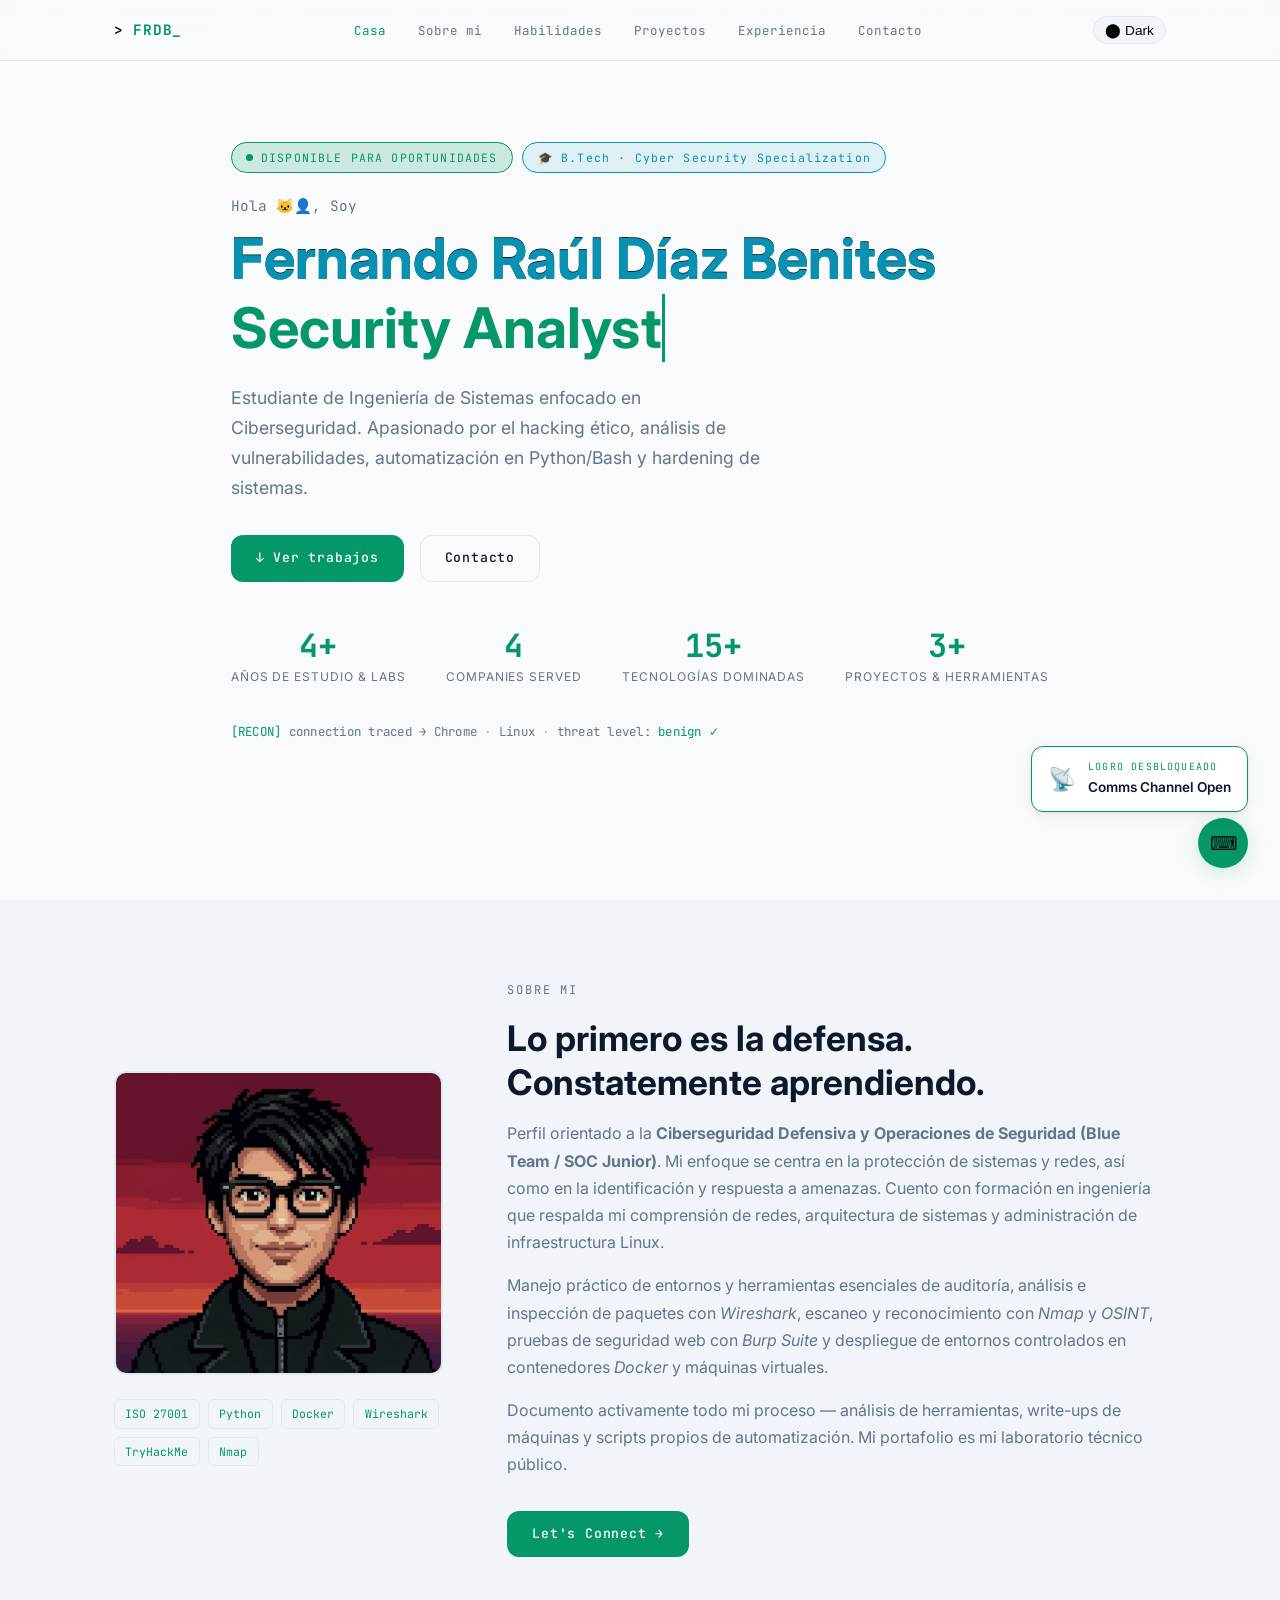
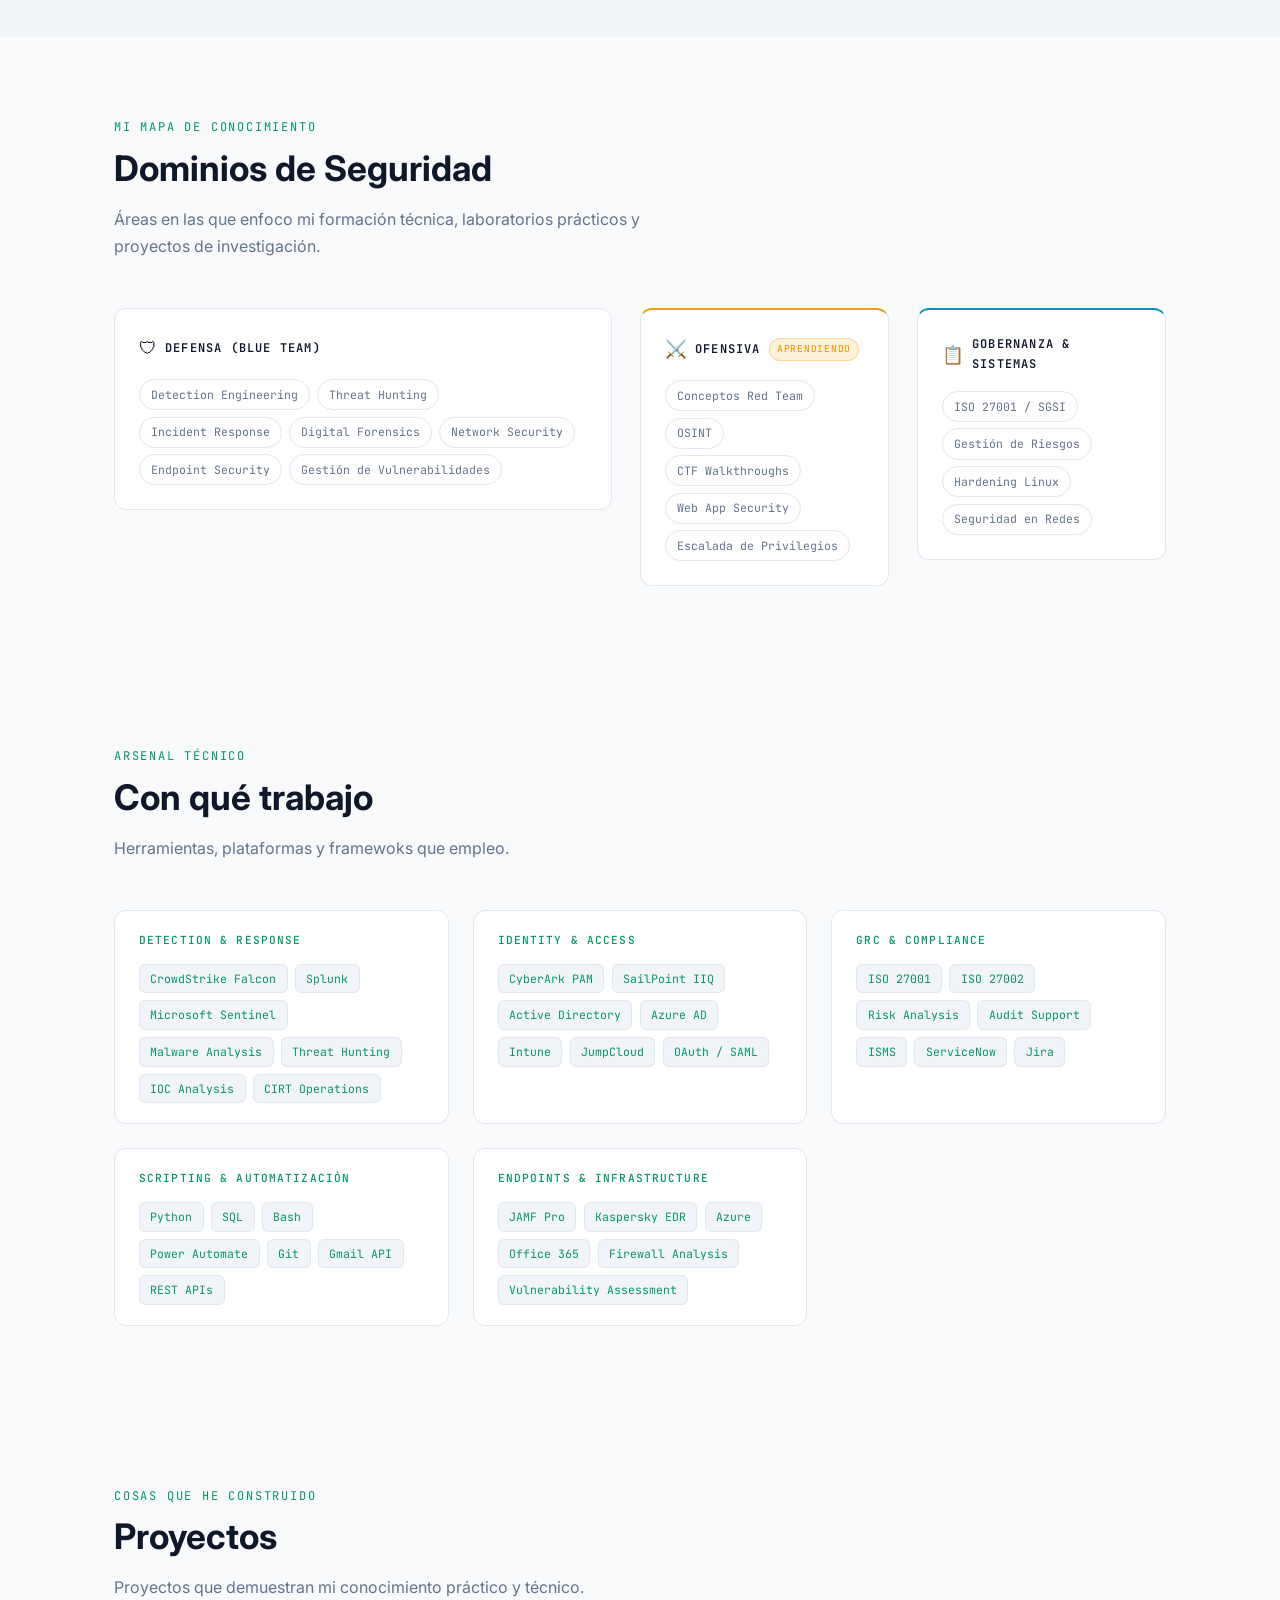
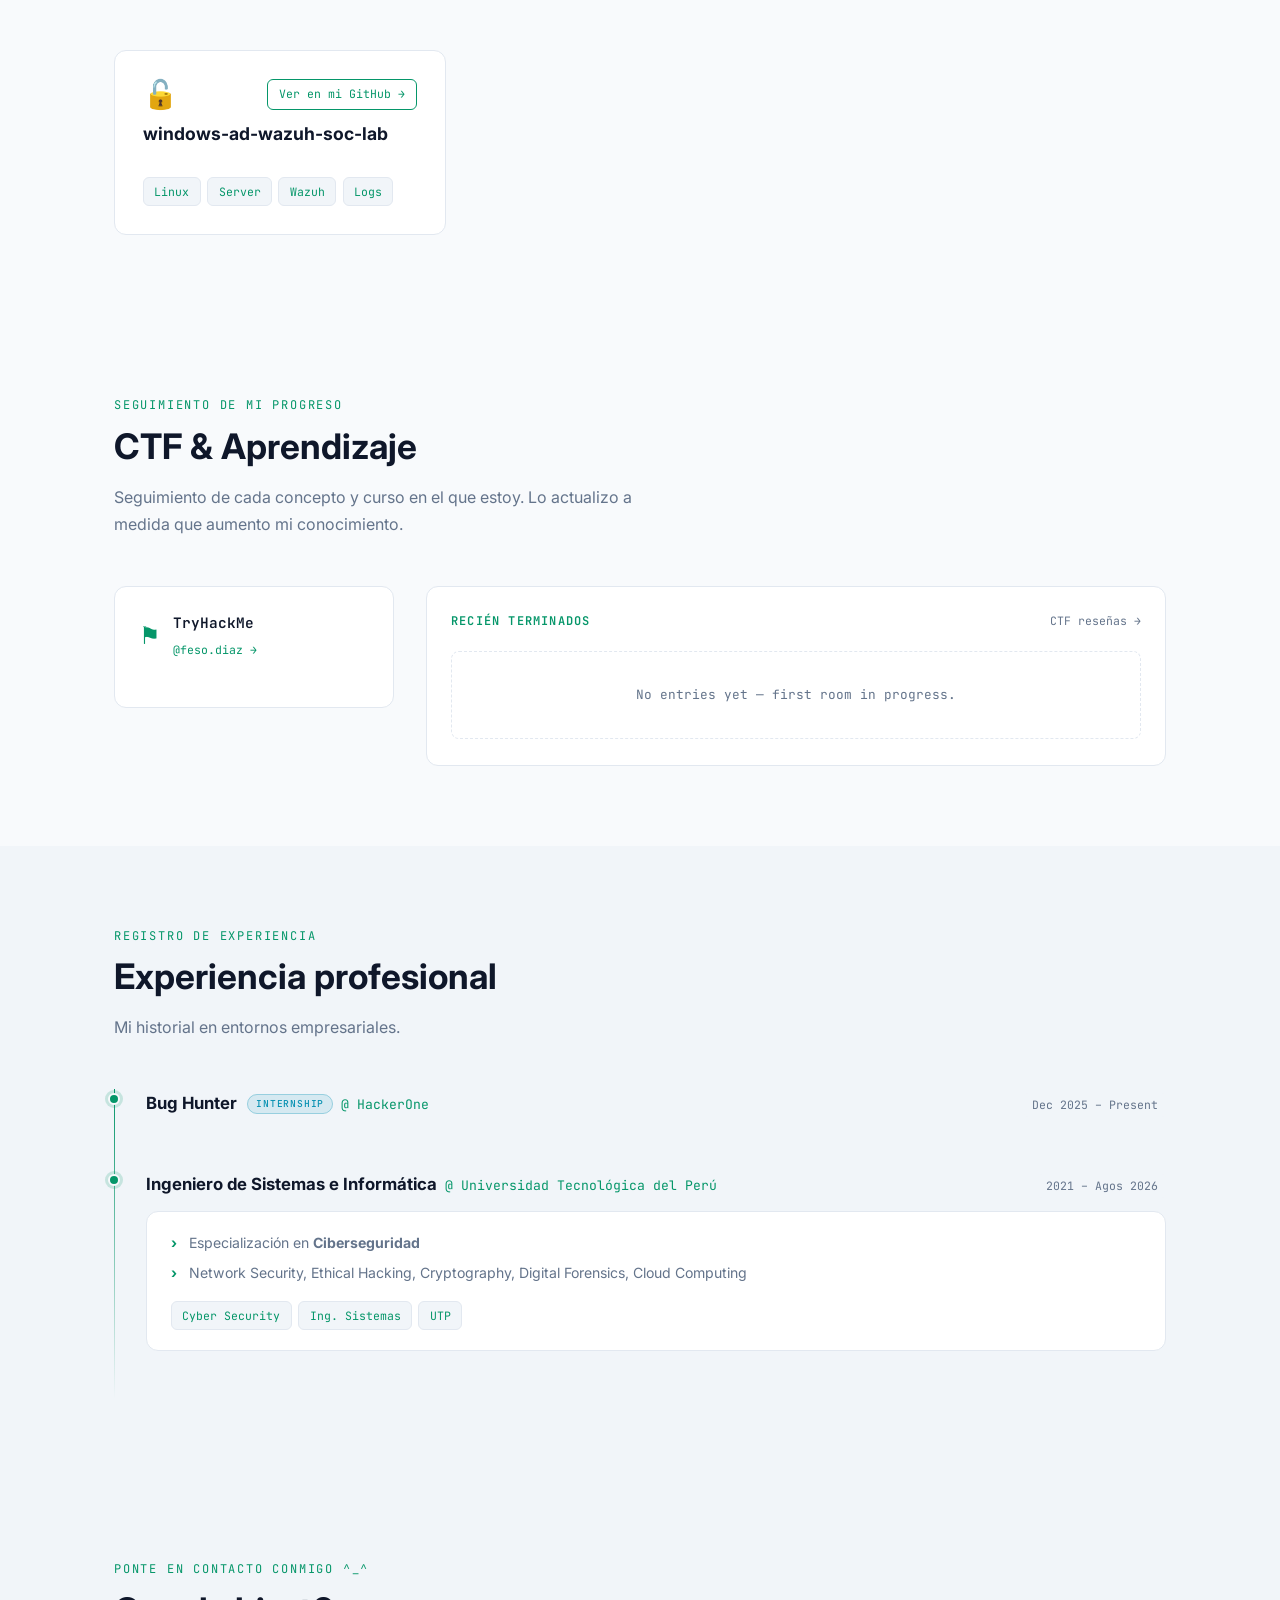
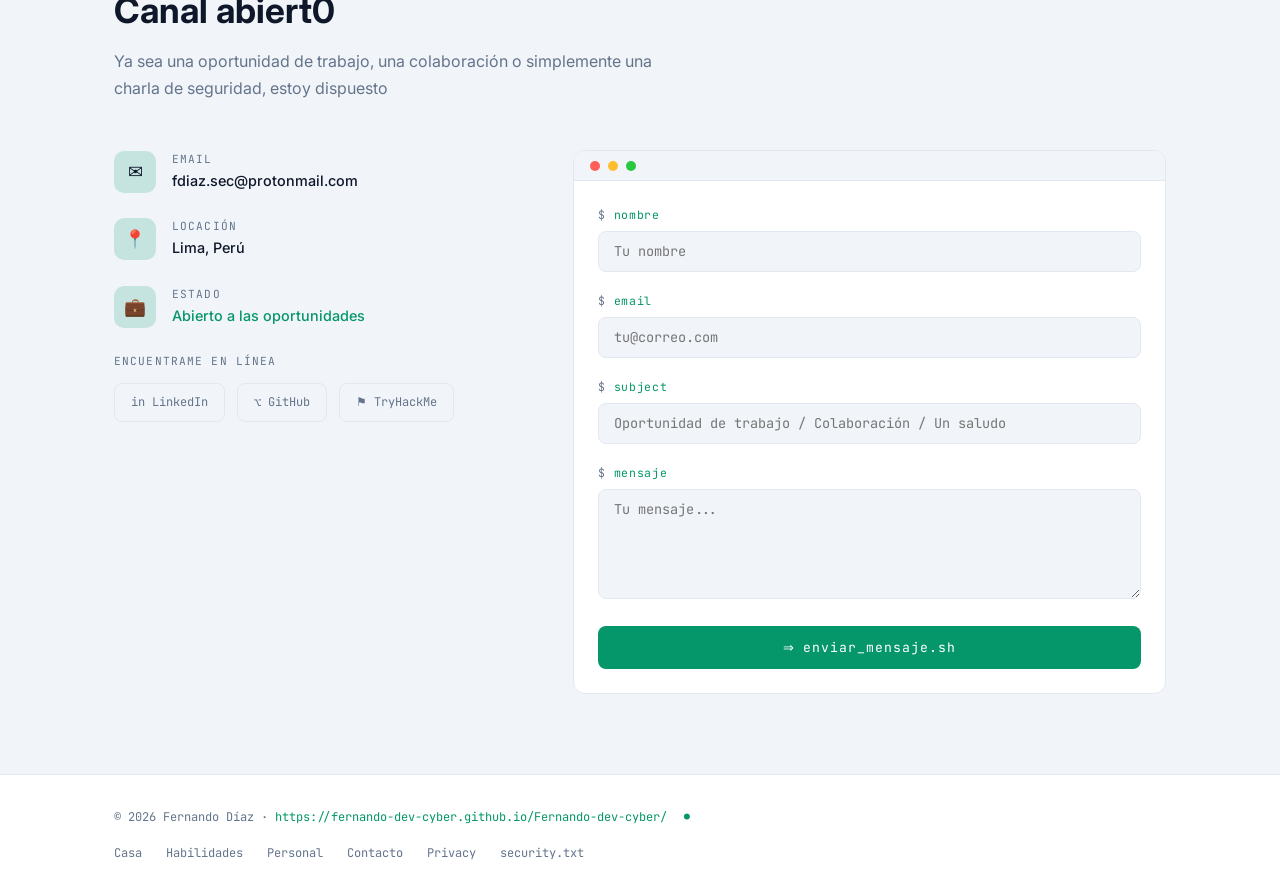
==== index.html @ c115261d "feat: initial commit - cybersecurity portfolio" ====
<!DOCTYPE html>
<html lang="en" data-theme="light">

<head>
  <meta charset="UTF-8">
  <meta name="viewport" content="width=device-width, initial-scale=1.0">

  <!-- SEO -->
  <title>Fernando Raúl Díaz Benites · Security & Automation</title>
  <meta name="description"
    content="Fernando Raúl Díaz Benites – 4+ years building security systems, automation tooling, and detection infrastructure across enterprise environments. Based in Hyderabad, India.">
  <meta name="keywords"
    content="cybersecurity, pentesting, red team, blue team, python, bash, tryhackme, hackthebox, burpsuite, iso27001">
  <meta name="author" content="Fernando Raúl Díaz Benites">
  <link rel="canonical" href="https://fernando-dev-cyber.github.io/Fernando-dev-cyber/">

  <!-- Open Graph -->
  <meta property="og:type" content="website">
  <meta property="og:url" content="https://fernando-dev-cyber.github.io/Fernando-dev-cyber/">
  <meta property="og:title" content="Fernando Raúl Díaz Benites · Ciberseguridad">
  <meta property="og:description"
    content="Portafolio Técnico: Write-ups de CTFs, Análisis de Vulnerabilidades y Proyectos de Ciberseguridad.">
  <meta property="og:image" content="https://fernando-dev-cyber.github.io/Fernando-dev-cyber/winpixel.png">

  <!-- Twitter Card -->
  <meta name="twitter:card" content="summary_large_image">
  <meta name="twitter:title" content="Fernando Raúl Díaz Benites · Ciberseguridad">
  <meta name="twitter:description"
    content="cybersecurity, pentesting, red team, blue team, python, bash, tryhackme, hackthebox, burpsuite, iso27001">

  <!-- JSON-LD Structured Data -->
  <script type="application/ld+json">
  {
    "@context": "https://schema.org",
    "@type": "Person",
    "name": "Fernando Raúl Díaz Benites",
    "jobTitle": "Cybersecurity & Systems Engineer",
    "address": { "@type": "PostalAddress", "addressLocality": "Lima", "addressCountry": "PE" },
    "email": "feso.diaz@gmail.com || fdiaz.sec@proton.me",
    "url": "https://fernando-dev-cyber.github.io/Fernando-dev-cyber/",
    "knowsAbout": ["Cybersecurity", "wireshark", "Pentesting", "Threat Hunting", "Python", "Linux", "TryHackMe"]
  }
  </script>

  <link rel="stylesheet" href="css/style.css">
  <link rel="icon"
    href="data:image/svg+xml,<svg xmlns='http://www.w3.org/2000/svg' viewBox='0 0 100 100'><text y='.9em' font-size='90'>🛡</text></svg>">
</head>

<body>

  <!-- ========== NAV ========== -->
  <nav role="navigation" aria-label="Main navigation">
    <div class="nav-inner">
      <a href="#home" class="nav-logo"><span>&gt;</span> FRDB_</a>
      <ul class="nav-links" id="nav-links" role="list">
        <li><a href="#home">Casa</a></li>
        <li><a href="#about">Sobre mi</a></li>
        <li><a href="#skills">Habilidades</a></li>
        <li><a href="#projects">Proyectos</a></li>
        <!-- <li><a href="blog.html">Blog</a></li> -->
        <li><a href="#experience">Experiencia</a></li>
        <!-- <li><a href="links.html">Personal</a></li> -->
        <li><a href="#contact">Contacto</a></li>
      </ul>
      <div class="nav-actions">
        <button class="theme-toggle" id="theme-toggle" aria-label="Toggle dark/light mode">⬤ Dark</button>
        <button class="hamburger" id="hamburger" aria-label="Open menu" aria-expanded="false">
          <span></span><span></span><span></span>
        </button>
      </div>
    </div>
  </nav>

  <!-- ========== HERO ========== -->
  <section id="home" aria-label="Introduction">
    <canvas id="matrix-canvas" aria-hidden="true"></canvas>
    <div class="container hero-content">
      <div class="hero-badges">
        <div class="hero-badge">
          <span class="status-dot"></span>
          DISPONIBLE PARA OPORTUNIDADES
        </div>
        <div class="hero-badge hero-badge--spec">
          🎓 B.Tech · Cyber Security Specialization
        </div>
      </div>
      <h1 class="hero-title">
        <span class="greeting">Hola 🐱‍👤, Soy</span>
        <span class="glitch" data-text="Fernando Raúl Díaz Benites">Fernando Raúl Díaz Benites</span>
        <span class="typewriter-wrap">
          <span id="typewriter" class="typewriter accent"></span>
        </span>
      </h1>
      <p class="hero-sub">
        Estudiante de Ingeniería de Sistemas enfocado en Ciberseguridad.
        Apasionado por el hacking ético, análisis de vulnerabilidades, automatización en Python/Bash y hardening de
        sistemas.
      </p>
      <div class="hero-cta">
        <a href="#projects" class="btn btn-primary">↓ Ver trabajos</a>
        <a href="#contact" class="btn btn-outline">Contacto</a>
      </div>
      <div class="hero-stats">
        <div class="stat">
          <span class="stat-num counter" data-target="4" data-suffix="+">0</span>
          <span class="stat-label">Años de estudio & labs</span>
        </div>
        <div class="stat">
          <span class="stat-num counter" data-target="4" data-suffix="">0</span>
          <span class="stat-label">Companies Served</span>
        </div>
        <div class="stat">
          <span class="stat-num counter" data-target="15" data-suffix="+">0</span>
          <span class="stat-label">Tecnologías dominadas</span>
        </div>
        <div class="stat">
          <span class="stat-num counter" data-target="3" data-suffix="+">0</span>
          <span class="stat-label">Proyectos & herramientas</span>
        </div>
      </div>
      <div class="recon-line" id="recon-line" hidden aria-hidden="true"></div>
    </div>
  </section>

  <!-- ========== ABOUT ========== -->
  <section id="about" aria-labelledby="about-heading">
    <div class="container">
      <div class="about-grid">
        <div class="about-img-wrap reveal">
          <div class="about-img-frame">
            <img src="winpixel.png" alt="Fernando Díaz" width="300" height="300">
          </div>
          <div class="about-tags">
            <span class="tag">ISO 27001</span>
            <span class="tag">Python</span>
            <span class="tag">Docker</span>
            <span class="tag">Wireshark</span>
            <span class="tag">TryHackMe</span>
            <span class="tag">Nmap</span>
          </div>
        </div>
        <div class="about-text reveal">
          <p class="section-label">Sobre mi</p>
          <h2 id="about-heading" class="section-title">Lo primero es la defensa.<br>Constatemente aprendiendo.</h2>
          <p>
            Perfil orientado a la <strong>Ciberseguridad Defensiva y Operaciones de Seguridad (Blue Team / SOC
              Junior)</strong>.
            Mi enfoque se centra en la protección de sistemas y redes, así como en la identificación y respuesta a
            amenazas.
            Cuento con formación en ingeniería que respalda mi comprensión de redes, arquitectura de sistemas y
            administración de infraestructura Linux.
          </p>
          <p>
            Manejo práctico de entornos y herramientas esenciales de auditoría, análisis e inspección
            de paquetes con <em>Wireshark</em>, escaneo y reconocimiento con <em>Nmap</em> y
            <em>OSINT</em>,
            pruebas de seguridad web con <em>Burp Suite</em> y despliegue de entornos controlados en contenedores
            <em>Docker</em> y máquinas virtuales.
          </p>
          <p>
            Documento activamente todo mi proceso — análisis de herramientas, write-ups de máquinas y scripts propios de
            automatización. Mi portafolio es mi laboratorio técnico público.
          </p>
          <a href="#contact" class="btn btn-primary" style="margin-top:1rem; display:inline-flex;">Let's Connect →</a>
        </div>
      </div>
    </div>
  </section>

  <!-- ========== DOMAINS ========== -->
  <section id="domains" aria-labelledby="domains-heading">
    <div class="container">
      <p class="section-label reveal">MI MAPA DE CONOCIMIENTO</p>
      <h2 id="domains-heading" class="section-title reveal">Dominios de Seguridad</h2>
      <p class="section-subtitle reveal">
        Áreas en las que enfoco mi formación técnica, laboratorios prácticos y proyectos de investigación.
      </p>

      <div class="domain-clusters">

        <!-- DEFENSA -->
        <div class="domain-cluster reveal">
          <div class="domain-cluster-header">
            <span class="domain-cluster-icon">🛡</span>
            <span class="domain-cluster-label">Defensa (Blue Team)</span>
          </div>
          <div class="domain-tags">
            <span class="domain-tag">Detection Engineering</span>
            <span class="domain-tag">Threat Hunting</span>
            <span class="domain-tag">Incident Response</span>
            <span class="domain-tag">Digital Forensics</span>
            <span class="domain-tag">Network Security</span>
            <span class="domain-tag">Endpoint Security</span>
            <span class="domain-tag">Gestión de Vulnerabilidades</span>
          </div>
        </div>

        <!-- OFENSIVA -->
        <div class="domain-cluster domain-cluster--offense reveal">
          <div class="domain-cluster-header">
            <span class="domain-cluster-icon">⚔️</span>
            <span class="domain-cluster-label">Ofensiva <span class="learning-badge">Aprendiendo</span></span>
          </div>
          <div class="domain-tags">
            <span class="domain-tag domain-tag--offense">Conceptos Red Team</span>
            <span class="domain-tag domain-tag--offense">OSINT</span>
            <span class="domain-tag domain-tag--offense">CTF Walkthroughs</span>
            <span class="domain-tag domain-tag--offense">Web App Security</span>
            <span class="domain-tag domain-tag--offense">Escalada de Privilegios</span>
          </div>
        </div>

        <!-- GOBERNANZA Y SISTEMAS -->
        <div class="domain-cluster domain-cluster--gov reveal">
          <div class="domain-cluster-header">
            <span class="domain-cluster-icon">📋</span>
            <span class="domain-cluster-label">Gobernanza & Sistemas</span>
          </div>
          <div class="domain-tags">
            <span class="domain-tag domain-tag--gov">ISO 27001 / SGSI</span>
            <span class="domain-tag domain-tag--gov">Gestión de Riesgos</span>
            <span class="domain-tag domain-tag--gov">Hardening Linux</span>
            <span class="domain-tag domain-tag--gov">Seguridad en Redes</span>
          </div>
        </div>

      </div>
    </div>
  </section>

  <!-- ========== SKILLS ========== -->
  <section id="skills" aria-labelledby="skills-heading">
    <div class="container">
      <p class="section-label reveal">Arsenal técnico</p>
      <h2 id="skills-heading" class="section-title reveal">Con qué trabajo</h2>
      <p class="section-subtitle reveal">Herramientas, plataformas y framewoks que empleo.</p>
      <div class="skills-categories">

        <div class="skill-category reveal">
          <p class="skill-category-label">Detection &amp; Response</p>
          <div class="skill-tags">
            <span class="tag">CrowdStrike Falcon</span>
            <span class="tag">Splunk</span>
            <span class="tag">Microsoft Sentinel</span>
            <span class="tag">Malware Analysis</span>
            <span class="tag">Threat Hunting</span>
            <span class="tag">IOC Analysis</span>
            <span class="tag">CIRT Operations</span>
          </div>
        </div>

        <div class="skill-category reveal">
          <p class="skill-category-label">Identity &amp; Access</p>
          <div class="skill-tags">
            <span class="tag">CyberArk PAM</span>
            <span class="tag">SailPoint IIQ</span>
            <span class="tag">Active Directory</span>
            <span class="tag">Azure AD</span>
            <span class="tag">Intune</span>
            <span class="tag">JumpCloud</span>
            <span class="tag">OAuth / SAML</span>
          </div>
        </div>

        <div class="skill-category reveal">
          <p class="skill-category-label">GRC &amp; Compliance</p>
          <div class="skill-tags">
            <span class="tag">ISO 27001</span>
            <span class="tag">ISO 27002</span>
            <span class="tag">Risk Analysis</span>
            <span class="tag">Audit Support</span>
            <span class="tag">ISMS</span>
            <span class="tag">ServiceNow</span>
            <span class="tag">Jira</span>
          </div>
        </div>

        <div class="skill-category reveal">
          <p class="skill-category-label">Scripting &amp; Automatización</p>
          <div class="skill-tags">
            <span class="tag">Python</span>
            <span class="tag">SQL</span>
            <span class="tag">Bash</span>
            <span class="tag">Power Automate</span>
            <span class="tag">Git</span>
            <span class="tag">Gmail API</span>
            <span class="tag">REST APIs</span>
          </div>
        </div>

        <div class="skill-category reveal">
          <p class="skill-category-label">Endpoints &amp; Infrastructure</p>
          <div class="skill-tags">
            <span class="tag">JAMF Pro</span>
            <span class="tag">Kaspersky EDR</span>
            <span class="tag">Azure</span>
            <span class="tag">Office 365</span>
            <span class="tag">Firewall Analysis</span>
            <span class="tag">Vulnerability Assessment</span>
          </div>
        </div>

      </div>
    </div>
  </section>

  <!-- ========== PROJECTS ========== -->
  <section id="projects" aria-labelledby="projects-heading">
    <div class="container">
      <p class="section-label reveal">Cosas que he construido</p>
      <h2 id="projects-heading" class="section-title reveal">Proyectos</h2>
      <p class="section-subtitle reveal">Proyectos que demuestran mi conocimiento práctico y técnico.</p>
      <div class="projects-grid">

        <div class="project-card reveal">
          <div class="project-header">
            <div class="project-icon">🔓</div>
            <a href="https://github.com/Fernando-dev-cyber/windows-ad-wazuh-soc-lab" target="_blank" rel="noopener"
              class="project-link">Ver en mi
              GitHub →</a>
          </div>
          <h3 class="project-title">windows-ad-wazuh-soc-lab</h3>
          <p class="project-desc"> </p>
          <div class="project-tags">
            <span class="tag">Linux</span><span class="tag">Server</span><span class="tag">Wazuh</span><span
              class="tag">Logs</span>
          </div>
        </div>

      </div>

      <div class="gh-live" id="gh-live" hidden>
        <div class="gh-live-header">
          <span class="gh-live-title"><span class="gh-live-dot"></span> Actualmente en mi Github</span>
          <a href="https://github.com/Fernando-dev-cyber" target="_blank" rel="noopener" class="project-link">@FernanDEV
            →</a>
        </div>
        <div class="gh-repos" id="gh-repos"></div>
      </div>
    </div>
  </section>

  <!-- ========== CTF & LEARNING ========== -->
  <section id="ctf" aria-labelledby="ctf-heading">
    <div class="container">
      <p class="section-label reveal">SEGUIMIENTO DE MI PROGRESO</p>
      <h2 id="ctf-heading" class="section-title reveal">CTF &amp; Aprendizaje</h2>
      <p class="section-subtitle reveal">Seguimiento de cada concepto y curso en el que estoy.
        Lo actualizo a medida que aumento mi conocimiento.</p>
      <div class="ctf-grid">

        <div class="ctf-platform-card reveal">
          <div class="ctf-platform-header">
            <span class="ctf-platform-icon">⚑</span>
            <div>
              <div class="ctf-platform-name">TryHackMe</div>
              <a href="https://tryhackme.com/p/feso.diaz" target="_blank" rel="noopener"
                class="ctf-profile-link">@feso.diaz →</a>
            </div>
          </div>
          <img src="https://tryhackme-badges.s3.amazonaws.com/feso.diaz.png" alt="TryHackMe rank badge para feso.diaz"
            class="ctf-badge-img" loading="lazy" onerror="this.style.display='none'">
          <div class="thm-stats" id="thm-stats" hidden></div>
        </div>

        <div class="ctf-log reveal">
          <div class="ctf-log-header">
            <span class="ctf-log-title">Recién terminados</span>
            <a href="blog.html?domain=ctf" class="ctf-view-all">CTF reseñas →</a>
          </div>
          <div id="ctf-completions-list"></div>
          <!-- populated by ctf-data.js -->
        </div>
      </div>

    </div>
    </div>
  </section>

  <!-- ========== EXPERIENCE ========== -->
  <section id="experience" aria-labelledby="exp-heading">
    <div class="container">
      <p class="section-label reveal">REGISTRO DE EXPERIENCIA</p>
      <h2 id="exp-heading" class="section-title reveal">Experiencia profesional</h2>
      <p class="section-subtitle reveal">Mi historial en entornos empresariales.</p>

      <div class="timeline">



        <div class="timeline-item">
          <div class="timeline-dot"></div>
          <div class="timeline-header">
            <span class="timeline-role">Bug Hunter <span class="timeline-type-badge">Internship</span></span>
            <span class="timeline-company">@ HackerOne</span>
            <span class="timeline-period">Dec 2025 – Present</span>
          </div>
        </div>



        <!-- Education -->
        <div class="timeline-item">
          <div class="timeline-dot"></div>
          <div class="timeline-header">
            <span class="timeline-role">Ingeniero de Sistemas e Informática</span>
            <span class="timeline-company">@ Universidad Tecnológica del Perú</span>
            <span class="timeline-period"> 2021 – Agos 2026</span>
          </div>
          <div class="timeline-card">
            <ul class="timeline-bullets">
              <li>Especialización en <strong>Ciberseguridad</strong></li>
              <li>Network Security, Ethical Hacking, Cryptography, Digital Forensics, Cloud Computing</li>
            </ul>
            <div class="timeline-tags">
              <span class="tag">Cyber Security</span><span class="tag">Ing. Sistemas</span><span class="tag">UTP
              </span>
            </div>
          </div>
        </div>

      </div>
    </div>
  </section>

  <!-- ========== CONTACT ========== -->
  <section id="contact" aria-labelledby="contact-heading">
    <div class="container">
      <p class="section-label reveal">Ponte en contacto conmigo ^_^</p>
      <h2 id="contact-heading" class="section-title reveal">Canal abierto</h2>
      <p class="section-subtitle reveal">Ya sea una oportunidad de trabajo, una colaboración o simplemente una charla de
        seguridad, estoy
        dispuesto</p>
      <div class="contact-grid">
        <div class="contact-info reveal">
          <div class="contact-item">
            <div class="contact-icon">✉</div>
            <div>
              <div class="contact-label">Email</div>
              <div class="contact-val">fdiaz.sec@protonmail.com</div>
            </div>
          </div>
          <div class="contact-item">
            <div class="contact-icon">📍</div>
            <div>
              <div class="contact-label">Locación</div>
              <div class="contact-val">Lima, Perú</div>
            </div>
          </div>
          <div class="contact-item">
            <div class="contact-icon">💼</div>
            <div>
              <div class="contact-label">Estado</div>
              <div class="contact-val" style="color:var(--accent);">Abierto a las oportunidades</div>
            </div>
          </div>
          <div>
            <div class="contact-label" style="margin-bottom:0.75rem;">Encuentrame en línea</div>
            <div class="contact-links">
              <a href="https://www.linkedin.com/in/fernando-ra%C3%BAl-d%C3%ADaz-benites-161936354/" target="_blank"
                rel="noopener" class="social-btn">in
                LinkedIn</a>
              <a href="https://github.com/Fernando-dev-cyber" target="_blank" rel="noopener" class="social-btn">⌥
                GitHub</a>
              <a href="https://tryhackme.com/p/feso.diaz" target="_blank" rel="noopener" class="social-btn">⚑
                TryHackMe</a>
            </div>
          </div>
        </div>
        <div class="reveal">
          <div class="terminal-form">
            <div class="term-bar">
              <div class="term-dot term-dot-r"></div>
              <div class="term-dot term-dot-y"></div>
              <div class="term-dot term-dot-g"></div>
              <span class="term-title"></span>
            </div>
            <form class="term-body" id="contact-form">
              <div class="form-group">
                <label class="form-label" for="f-name">nombre</label>
                <input type="text" id="f-name" name="name" class="form-input" placeholder="Tu nombre" required
                  autocomplete="name">
              </div>
              <div class="form-group">
                <label class="form-label" for="f-email">email</label>
                <input type="email" id="f-email" name="email" class="form-input" placeholder="tu@correo.com" required
                  autocomplete="email">
              </div>
              <div class="form-group">
                <label class="form-label" for="f-subject">subject</label>
                <input type="text" id="f-subject" name="subject" class="form-input"
                  placeholder="Oportunidad de trabajo / Colaboración / Un saludo">
              </div>
              <div class="form-group">
                <label class="form-label" for="f-message">mensaje</label>
                <textarea id="f-message" name="message" class="form-textarea" placeholder="Tu mensaje..."
                  required></textarea>
              </div>
              <button type="submit" class="form-submit">
                <span>⇒</span> enviar_mensaje.sh
              </button>

            </form>
          </div>
        </div>
      </div>
    </div>
  </section>



  <!-- ========== FOOTER ========== -->
  <footer>
    <div class="container footer-inner">
      <div class="footer-copy">
        © 2026 Fernando Díaz · <span class="mono"
          style="color:var(--accent);">https://fernando-dev-cyber.github.io/Fernando-dev-cyber/</span>
        <span class="last-updated" id="last-updated" hidden></span>
      </div>

      <nav class="footer-links" aria-label="Footer navigation">
        <a href="#home">Casa</a>
        <a href="#skills">Habilidades</a>
        <a href="links.html">Personal</a>
        <a href="#contact">Contacto</a>
        <a href="privacy.txt">Privacy</a>
        <a href=".well-known/security.txt">security.txt</a>
      </nav>
    </div>
  </footer>

  <!-- ========== TERMINAL FAB ========== -->
  <button class="terminal-fab" id="terminal-fab" aria-label="Open terminal" title="Open terminal">⌨</button>

  <div class="terminal-window" id="terminal-window" role="dialog" aria-label="Interactive terminal">
    <div class="term-bar">
      <div class="term-dot term-dot-r"></div>
      <div class="term-dot term-dot-y"></div>
      <div class="term-dot term-dot-g"></div>
      <span class="term-title">FRDB@pm-terminal ~ bash</span>
    </div>
    <div class="terminal-output" id="term-output"></div>
    <div class="terminal-input-wrap">
      <span class="term-prompt">FRDB@pm ~ $</span>
      <input type="text" class="terminal-input" id="term-input" placeholder="type a command... 👻" autocomplete="off"
        spellcheck="false">
    </div>
  </div>

  <!-- ========== ACHIEVEMENT TOAST ========== -->
  <div class="achievement-toast" id="achievement-toast" role="status" aria-live="polite">
    <div class="achievement-icon">🏆</div>
    <div class="achievement-text">
      <div class="achievement-label">Logro Desbloqueado</div>
      <div class="achievement-name"></div>
    </div>
  </div>

  <script src="ctf-data.js"></script>
  <script>
    (function () {
      var list = document.getElementById('ctf-completions-list');
      if (!list || typeof CTF_DATA === 'undefined') return;
      var items = CTF_DATA.completions;
      if (!items || items.length === 0) {
        list.innerHTML = '<div class="ctf-empty">No entries yet — first room in progress.</div>';
        return;
      }
      list.innerHTML = items.slice(0, 5).map(function (c) {
        return '<a href="' + (c.url || '#') + '" target="_blank" rel="noopener" class="ctf-entry">' +
          '<div class="ctf-entry-name">' + c.name + '</div>' +
          '<div class="ctf-entry-meta">' +
          '<span class="ctf-platform-tag">' + c.platform + '</span>' +
          '<span class="ctf-category">' + c.category + '</span>' +
          '<span class="ctf-diff ctf-diff--' + c.difficulty + '">' + c.difficulty + '</span>' +
          '<span class="ctf-date">' + c.date + '</span>' +
          '</div>' +
          '</a>';
      }).join('');
    })();

    /* TryHackMe live stats — points / rank / rooms.
      THM has no official public API and most endpoints don't send CORS headers,
      so this is best-effort: it tries the public-profile endpoint and, on
      failure, falls back to a CORS proxy. If both fail it stays hidden and the
       badge still shows. Nothing here ever blocks or errors the page. */
    (function () {
      var box = document.getElementById('thm-stats');
      if (!box || typeof CTF_DATA === 'undefined') return;
      var thm = (CTF_DATA.platforms || []).find(function (p) { return p.name === 'TryHackMe'; });
      var user = thm && thm.handle;
      if (!user) return;

      var cacheKey = 'pm-thm-stats';
      function fmt(n) { return (typeof n === 'number') ? n.toLocaleString() : n; }

      function pick(obj, keys) {
        for (var i = 0; i < keys.length; i++) {
          var v = obj && obj[keys[i]];
          if (v !== undefined && v !== null && v !== '') return v;
        }
        return null;
      }

      function render(data) {
        var d = (data && data.data) ? data.data : data;
        if (!d) return;
        var points = pick(d, ['points', 'userPoints', 'totalPoints']);
        var rank = pick(d, ['rank', 'userRank']);
        var rooms = pick(d, ['completedRoomsCount', 'roomsCompleted', 'completedRooms', 'rooms']);
        if (typeof rooms === 'object' && rooms) rooms = rooms.length || pick(rooms, ['count', 'total']);
        var cells = [];
        if (points != null) cells.push(['Points', fmt(points)]);
        if (rank != null) cells.push(['Rank', '#' + fmt(rank)]);
        if (rooms != null) cells.push(['Rooms', fmt(rooms)]);
        if (!cells.length) return;
        box.innerHTML = cells.map(function (c) {
          return '<div class="thm-stat"><span class="thm-stat-num">' + c[1] +
            '</span><span class="thm-stat-lbl">' + c[0] + '</span></div>';
        }).join('');
        box.hidden = false;
      }

      // Serve instantly from cache (24h) so it shows even if the network is slow.
      try {
        var c = JSON.parse(sessionStorage.getItem(cacheKey) || 'null');
        if (c && Date.now() - c.t < 86400000) render(c.data);
      } catch (e) { }

      var api = 'https://tryhackme.com/api/v2/public-profile?username=' + encodeURIComponent(user);
      var proxy = 'https://api.allorigins.win/raw?url=' + encodeURIComponent(api);

      function tryFetch(url) {
        return fetch(url, { headers: { 'Accept': 'application/json' } })
          .then(function (r) { return r.ok ? r.json() : Promise.reject(); });
      }

      tryFetch(api).catch(function () { return tryFetch(proxy); })
        .then(function (data) {
          render(data);
          try { sessionStorage.setItem(cacheKey, JSON.stringify({ t: Date.now(), data: data })); } catch (e) { }
        })
        .catch(function () { /* keep hidden; badge still shows */ });
    })();
  </script>
  <script src="js/main.js"></script>
</body>

</html>





<!--
  Portafolio Técnico de Fernando Raúl Díaz Benites
  Basado en la arquitectura web original de Pranay Mokida (github.com/pranayesse/home).
  Modificado y optimizado para entornos de Ciberseguridad / Blue Team.
-->
---- css/style.css ----
/* ============================================================
  Fernando Raúl Díaz Benites – Cybersecurity Portfolio
  style.css
   ============================================================ */

/* ---------- Google Fonts ---------- */
@import url('https://fonts.googleapis.com/css2?family=JetBrains+Mono:wght@300;400;500;700&family=Inter:wght@300;400;500;600;700&display=swap');

/* ---------- CSS Custom Properties ---------- */
:root {
  --bg: #f8fafc;
  --surface: #ffffff;
  --surface2: #f1f5f9;
  --text: #0f172a;
  --muted: #64748b;
  --accent: #059669;
  --accent2: #0891b2;
  --accent-glow: rgba(5, 150, 105, 0.18);
  --border: #e2e8f0;
  --code-bg: #f1f5f9;
  --nav-bg: rgba(248, 250, 252, 0.85);
  --shadow: 0 1px 3px rgba(0, 0, 0, 0.08), 0 4px 16px rgba(0, 0, 0, 0.06);
  --radius: 12px;
  --mono: 'JetBrains Mono', monospace;
  --sans: 'Inter', sans-serif;
  --transition: 0.25s cubic-bezier(0.4, 0, 0.2, 1);
}

[data-theme="dark"] {
  --bg: #030712;
  /* Casi negro absoluto */
  --surface: #0f172a;
  /* Azul noche muy oscuro */
  --surface2: #1e293b;
  --text: #f1f5f9;
  --muted: #94a3b8;
  --accent: #10b981;
  /* Verde Neón / Matrix */
  --accent2: #06b6d4;
  /* Cian Electrónico */
  --accent-glow: rgba(16, 185, 129, 0.15);
  --border: #1e293b;
  --code-bg: #1e293b;
  --nav-bg: rgba(3, 7, 18, 0.85);
  --shadow: 0 1px 3px rgba(0, 0, 0, 0.4), 0 4px 16px rgba(0, 0, 0, 0.3);
}

/* ---------- Reset & Base ---------- */
*,
*::before,
*::after {
  box-sizing: border-box;
  margin: 0;
  padding: 0;
}

html {
  scroll-behavior: smooth;
  font-size: 16px;
}

body {
  background-color: var(--bg);
  color: var(--text);
  font-family: var(--sans);
  line-height: 1.7;
  transition: background-color var(--transition), color var(--transition);
  overflow-x: hidden;
}

a {
  color: var(--accent);
  text-decoration: none;
  transition: color var(--transition);
}

a:hover {
  color: var(--accent2);
}

img {
  max-width: 100%;
  display: block;
}

/* ---------- Scrollbar ---------- */
::-webkit-scrollbar {
  width: 6px;
}

::-webkit-scrollbar-track {
  background: var(--bg);
}

::-webkit-scrollbar-thumb {
  background: var(--border);
  border-radius: 3px;
}

::-webkit-scrollbar-thumb:hover {
  background: var(--accent);
}

/* ---------- Selection ---------- */
::-moz-selection {
  background: var(--accent-glow);
  color: var(--accent);
}

::selection {
  background: var(--accent-glow);
  color: var(--accent);
}

/* ---------- Typography ---------- */
h1,
h2,
h3,
h4 {
  line-height: 1.25;
  font-weight: 700;
}

h1 {
  font-size: clamp(2rem, 5vw, 3.5rem);
}

h2 {
  font-size: clamp(1.5rem, 3vw, 2rem);
}

h3 {
  font-size: 1.15rem;
}

.mono {
  font-family: var(--mono);
}

.muted {
  color: var(--muted);
}

.accent {
  color: var(--accent);
}

/* ---------- Layout Helpers ---------- */
.container {
  max-width: 1100px;
  margin: 0 auto;
  padding: 0 1.5rem;
}

section {
  padding: 5rem 0;
}

.section-label {
  font-family: var(--mono);
  font-size: 0.75rem;
  letter-spacing: 0.15em;
  text-transform: uppercase;
  color: var(--accent);
  margin-bottom: 0.5rem;
}

.section-title {
  font-size: clamp(1.6rem, 3vw, 2.2rem);
  margin-bottom: 1rem;
}

.section-subtitle {
  color: var(--muted);
  max-width: 560px;
  margin-bottom: 3rem;
}

/* ---------- Navigation ---------- */
nav:not(.footer-links) {
  position: fixed;
  top: 0;
  left: 0;
  right: 0;
  z-index: 100;
  background: var(--nav-bg);
  backdrop-filter: blur(12px);
  -webkit-backdrop-filter: blur(12px);
  border-bottom: 1px solid var(--border);
  transition: background var(--transition), border-color var(--transition);
}

.nav-inner {
  display: flex;
  align-items: center;
  justify-content: space-between;
  padding: 1rem 1.5rem;
  max-width: 1100px;
  margin: 0 auto;
}

.nav-logo {
  font-family: var(--mono);
  font-size: 0.9rem;
  font-weight: 700;
  color: var(--accent);
  letter-spacing: 0.05em;
}

.nav-logo span {
  color: var(--text);
}

.nav-links {
  display: flex;
  align-items: center;
  gap: 2rem;
  list-style: none;
}

.nav-links a {
  font-family: var(--mono);
  font-size: 0.78rem;
  letter-spacing: 0.08em;
  color: var(--muted);
  transition: color var(--transition);
}

.nav-links a:hover,
.nav-links a.active {
  color: var(--accent);
}

.nav-actions {
  display: flex;
  align-items: center;
  gap: 1rem;
}

/* Theme Toggle */
.theme-toggle {
  background: var(--surface2);
  border: 1px solid var(--border);
  border-radius: 20px;
  padding: 0.3rem 0.7rem;
  cursor: pointer;
  font-size: 0.85rem;
  transition: all var(--transition);
  display: flex;
  align-items: center;
  gap: 0.4rem;
}

.theme-toggle:hover {
  border-color: var(--accent);
}

.hamburger {
  display: none;
  background: none;
  border: none;
  cursor: pointer;
  padding: 0.4rem;
  flex-direction: column;
  gap: 5px;
}

.hamburger span {
  display: block;
  width: 22px;
  height: 2px;
  background: var(--text);
  border-radius: 2px;
  transition: all var(--transition);
}

/* ---------- Hero ---------- */
#home {
  min-height: 100vh;
  display: flex;
  align-items: center;
  position: relative;
  overflow: hidden;
  padding-top: 4rem;
}

#matrix-canvas {
  position: absolute;
  inset: 0;
  opacity: 0.04;
  pointer-events: none;
}

[data-theme="dark"] #matrix-canvas {
  opacity: 0.12;
}

.hero-content {
  position: relative;
  z-index: 2;
}

.hero-badges {
  display: flex;
  flex-wrap: wrap;
  gap: 0.6rem;
  margin-bottom: 1.5rem;
}

.hero-badge {
  display: inline-flex;
  align-items: center;
  gap: 0.5rem;
  background: var(--accent-glow);
  border: 1px solid var(--accent);
  border-radius: 20px;
  padding: 0.3rem 0.9rem;
  font-family: var(--mono);
  font-size: 0.72rem;
  letter-spacing: 0.1em;
  color: var(--accent);
}

.hero-badge--spec {
  background: rgba(8, 145, 178, 0.1);
  border-color: var(--accent2);
  color: var(--accent2);
}

.status-dot {
  width: 7px;
  height: 7px;
  border-radius: 50%;
  background: var(--accent);
  -webkit-animation: pulse 2s infinite;
  animation: pulse 2s infinite;
}

@-webkit-keyframes pulse {

  0%,
  100% {
    opacity: 1;
    box-shadow: 0 0 0 0 var(--accent-glow);
  }

  50% {
    opacity: 0.6;
    box-shadow: 0 0 0 6px transparent;
  }
}

@keyframes pulse {

  0%,
  100% {
    opacity: 1;
    box-shadow: 0 0 0 0 var(--accent-glow);
  }

  50% {
    opacity: 0.6;
    box-shadow: 0 0 0 6px transparent;
  }
}

.hero-title {
  margin-bottom: 0.5rem;
}

.hero-title .greeting {
  display: block;
  font-family: var(--mono);
  font-size: 0.9rem;
  color: var(--muted);
  font-weight: 400;
  margin-bottom: 0.5rem;
}

.typewriter-wrap {
  display: block;
  overflow: hidden;
}

.typewriter {
  color: var(--accent);
  border-right: 3px solid var(--accent);
  white-space: nowrap;
  -webkit-animation: blink-cursor 0.8s step-end infinite;
  animation: blink-cursor 0.8s step-end infinite;
}

@-webkit-keyframes blink-cursor {

  0%,
  100% {
    border-color: var(--accent);
  }

  50% {
    border-color: transparent;
  }
}

@keyframes blink-cursor {

  0%,
  100% {
    border-color: var(--accent);
  }

  50% {
    border-color: transparent;
  }
}

.hero-sub {
  font-size: 1.1rem;
  color: var(--muted);
  max-width: 540px;
  margin: 1.25rem 0 2rem;
}

.hero-cta {
  display: flex;
  gap: 1rem;
  flex-wrap: wrap;
}

.btn {
  display: inline-flex;
  align-items: center;
  gap: 0.5rem;
  padding: 0.7rem 1.5rem;
  border-radius: var(--radius);
  font-family: var(--mono);
  font-size: 0.82rem;
  letter-spacing: 0.06em;
  font-weight: 500;
  cursor: pointer;
  transition: all var(--transition);
  border: 1px solid transparent;
  text-decoration: none;
}

.btn-primary {
  background: var(--accent);
  color: #fff;
}

.btn-primary:hover {
  background: var(--accent2);
  color: #fff;
  transform: translateY(-2px);
  box-shadow: 0 8px 24px var(--accent-glow);
}

.btn-outline {
  background: transparent;
  border-color: var(--border);
  color: var(--text);
}

.btn-outline:hover {
  border-color: var(--accent);
  color: var(--accent);
  transform: translateY(-2px);
}

.hero-stats {
  display: flex;
  gap: 2.5rem;
  margin-top: 3rem;
  flex-wrap: wrap;
}

.stat {
  text-align: center;
}

.stat-num {
  font-family: var(--mono);
  font-size: 2rem;
  font-weight: 700;
  color: var(--accent);
  display: block;
  line-height: 1;
}

.stat-label {
  font-size: 0.75rem;
  color: var(--muted);
  letter-spacing: 0.08em;
  text-transform: uppercase;
  margin-top: 0.3rem;
}

/* ---------- About ---------- */
#about {
  background: var(--surface2);
}

.about-grid {
  display: grid;
  grid-template-columns: 1fr 2fr;
  gap: 4rem;
  align-items: center;
}

.about-img-wrap {
  position: relative;
}

.about-img-frame {
  border-radius: var(--radius);
  overflow: hidden;
  border: 2px solid var(--border);
  position: relative;
}

.about-img-frame::after {
  content: '';
  position: absolute;
  inset: 0;
  border-radius: var(--radius);
  border: 2px solid var(--accent);
  transform: translate(8px, 8px);
  z-index: -1;
}

.about-img-frame img {
  width: 100%;
  -o-object-fit: cover;
  object-fit: cover;
  display: block;
  -webkit-filter: grayscale(20%);
  filter: grayscale(20%);
  transition: -webkit-filter var(--transition);
  transition: filter var(--transition);
  transition: filter var(--transition), -webkit-filter var(--transition);
}

.about-img-frame:hover img {
  -webkit-filter: grayscale(0%);
  filter: grayscale(0%);
}

.about-tags {
  display: flex;
  flex-wrap: wrap;
  gap: 0.5rem;
  margin-top: 1.5rem;
}

.tag {
  background: var(--code-bg);
  border: 1px solid var(--border);
  border-radius: 6px;
  padding: 0.25rem 0.65rem;
  font-family: var(--mono);
  font-size: 0.72rem;
  color: var(--accent);
}

.about-text p {
  color: var(--muted);
  margin-bottom: 1rem;
}

/* ---------- Skills ---------- */
#skills {}

.skills-header {
  display: flex;
  justify-content: space-between;
  align-items: flex-end;
  flex-wrap: wrap;
  gap: 1rem;
  margin-bottom: 3rem;
}

.scan-btn {
  font-family: var(--mono);
  font-size: 0.78rem;
  background: transparent;
  border: 1px solid var(--accent);
  color: var(--accent);
  padding: 0.5rem 1.1rem;
  border-radius: 6px;
  cursor: pointer;
  letter-spacing: 0.08em;
  transition: all var(--transition);
  display: flex;
  align-items: center;
  gap: 0.5rem;
}

.scan-btn:hover {
  background: var(--accent);
  color: #fff;
}

.scan-btn.scanning {
  -webkit-animation: scanning 1s steps(2) infinite;
  animation: scanning 1s steps(2) infinite;
}

@-webkit-keyframes scanning {

  0%,
  100% {
    opacity: 1;
  }

  50% {
    opacity: 0.4;
  }
}

@keyframes scanning {

  0%,
  100% {
    opacity: 1;
  }

  50% {
    opacity: 0.4;
  }
}

.skills-grid {
  display: grid;
  grid-template-columns: repeat(auto-fill, minmax(320px, 1fr));
  gap: 1.5rem;
}

.skill-card {
  background: var(--surface);
  border: 1px solid var(--border);
  border-radius: var(--radius);
  padding: 1.5rem;
  transition: all var(--transition);
  position: relative;
  overflow: hidden;
}

.skill-card::before {
  content: '';
  position: absolute;
  top: 0;
  left: 0;
  right: 0;
  height: 2px;
  background: linear-gradient(90deg, var(--accent), var(--accent2));
  transform: scaleX(0);
  transform-origin: left;
  transition: transform 0.4s ease;
}

.skill-card:hover {
  border-color: var(--accent);
  box-shadow: var(--shadow);
}

.skill-card:hover::before {
  transform: scaleX(1);
}

.skill-card-header {
  display: flex;
  align-items: center;
  gap: 0.75rem;
  margin-bottom: 1.2rem;
}

.skill-icon {
  width: 36px;
  height: 36px;
  background: var(--accent-glow);
  border-radius: 8px;
  display: flex;
  align-items: center;
  justify-content: center;
  font-size: 1rem;
}

.skill-card-title {
  font-family: var(--mono);
  font-size: 0.82rem;
  font-weight: 600;
  letter-spacing: 0.06em;
  color: var(--text);
}

.skill-items {
  display: flex;
  flex-direction: column;
  gap: 0.6rem;
}

.skill-item {}

.skill-item-top {
  display: flex;
  justify-content: space-between;
  align-items: center;
  margin-bottom: 0.3rem;
}

.skill-name {
  font-size: 0.82rem;
  color: var(--text);
}

.skill-pct {
  font-family: var(--mono);
  font-size: 0.7rem;
  color: var(--accent);
}

.skill-bar {
  height: 4px;
  background: var(--surface2);
  border-radius: 2px;
  overflow: hidden;
}

.skill-bar-fill {
  height: 100%;
  background: linear-gradient(90deg, var(--accent), var(--accent2));
  border-radius: 2px;
  width: 0;
  transition: width 1.2s cubic-bezier(0.4, 0, 0.2, 1);
}

/* ---------- Experience ---------- */
#experience {
  background: var(--surface2);
}

.timeline {
  position: relative;
  padding-left: 2rem;
}

.timeline::before {
  content: '';
  position: absolute;
  left: 0;
  top: 0;
  bottom: 0;
  width: 1px;
  background: linear-gradient(to bottom, var(--accent), transparent);
}

.timeline-item {
  position: relative;
  padding-bottom: 3rem;
  opacity: 0;
  transform: translateY(24px);
  transition: opacity 0.6s ease, transform 0.6s ease;
}

.timeline-item.visible {
  opacity: 1;
  transform: translateY(0);
}

.timeline-dot {
  position: absolute;
  left: -2.35rem;
  top: 0.25rem;
  width: 12px;
  height: 12px;
  border-radius: 50%;
  background: var(--accent);
  border: 2px solid var(--bg);
  box-shadow: 0 0 0 3px var(--accent-glow);
}

.timeline-header {
  display: flex;
  flex-wrap: wrap;
  gap: 0.5rem;
  align-items: baseline;
  margin-bottom: 0.25rem;
}

.timeline-role {
  font-weight: 700;
  font-size: 1.05rem;
}

.timeline-company {
  font-family: var(--mono);
  font-size: 0.82rem;
  color: var(--accent);
}

.timeline-period {
  font-family: var(--mono);
  font-size: 0.72rem;
  color: var(--muted);
  background: var(--code-bg);
  padding: 0.15rem 0.5rem;
  border-radius: 4px;
  margin-left: auto;
}

.timeline-type-badge {
  font-family: var(--mono);
  font-size: 0.6rem;
  font-weight: 500;
  text-transform: uppercase;
  letter-spacing: 0.08em;
  padding: 0.15rem 0.5rem;
  border-radius: 20px;
  background: rgba(8, 145, 178, 0.12);
  color: var(--accent2);
  border: 1px solid rgba(8, 145, 178, 0.3);
  vertical-align: middle;
  margin-left: 0.4rem;
}

.timeline-card {
  background: var(--surface);
  border: 1px solid var(--border);
  border-radius: var(--radius);
  padding: 1.25rem 1.5rem;
  margin-top: 0.75rem;
  transition: border-color var(--transition);
}

.timeline-card:hover {
  border-color: var(--accent);
}

.timeline-bullets {
  list-style: none;
  display: flex;
  flex-direction: column;
  gap: 0.5rem;
}

.timeline-bullets li {
  font-size: 0.88rem;
  color: var(--muted);
  padding-left: 1.1rem;
  position: relative;
  line-height: 1.6;
}

.timeline-bullets li::before {
  content: '›';
  position: absolute;
  left: 0;
  color: var(--accent);
  font-weight: 700;
}

.timeline-tags {
  display: flex;
  flex-wrap: wrap;
  gap: 0.4rem;
  margin-top: 1rem;
}

/* ---------- Blog ---------- */
#blog {}

.blog-grid {
  display: grid;
  grid-template-columns: repeat(auto-fill, minmax(300px, 1fr));
  gap: 1.5rem;
}

.blog-card {
  background: var(--surface);
  border: 1px solid var(--border);
  border-radius: var(--radius);
  padding: 1.5rem;
  transition: all var(--transition);
  display: flex;
  flex-direction: column;
  text-decoration: none;
  color: inherit;
  position: relative;
  overflow: hidden;
}

.blog-card::after {
  content: '';
  position: absolute;
  bottom: 0;
  left: 0;
  right: 0;
  height: 2px;
  background: linear-gradient(90deg, var(--accent), var(--accent2));
  transform: scaleX(0);
  transition: transform 0.3s ease;
}

.blog-card:hover {
  border-color: var(--accent);
  box-shadow: var(--shadow);
  transform: translateY(-3px);
}

.blog-card:hover::after {
  transform: scaleX(1);
}

.blog-card-meta {
  display: flex;
  gap: 0.75rem;
  font-family: var(--mono);
  font-size: 0.7rem;
  color: var(--muted);
  margin-bottom: 0.75rem;
  align-items: center;
}

.blog-cat {
  background: var(--accent-glow);
  color: var(--accent);
  padding: 0.15rem 0.5rem;
  border-radius: 4px;
}

.blog-card-title {
  font-size: 1rem;
  font-weight: 600;
  margin-bottom: 0.5rem;
  line-height: 1.4;
  color: var(--text);
}

.blog-card-excerpt {
  font-size: 0.85rem;
  color: var(--muted);
  flex: 1;
  line-height: 1.6;
}

.blog-card-footer {
  display: flex;
  justify-content: space-between;
  align-items: center;
  margin-top: 1rem;
  font-family: var(--mono);
  font-size: 0.72rem;
  color: var(--muted);
}

.blog-read-more {
  color: var(--accent);
}

.blog-empty {
  text-align: center;
  padding: 3rem;
  color: var(--muted);
  font-family: var(--mono);
  font-size: 0.85rem;
  grid-column: 1/-1;
}

/* ---------- Contact ---------- */
#contact {
  background: var(--surface2);
}

.contact-grid {
  display: grid;
  grid-template-columns: 1fr 1.5fr;
  gap: 4rem;
  align-items: start;
}

.contact-info {
  display: flex;
  flex-direction: column;
  gap: 1.5rem;
}

.contact-item {
  display: flex;
  align-items: center;
  gap: 1rem;
}

.contact-icon {
  width: 42px;
  height: 42px;
  background: var(--accent-glow);
  border-radius: 10px;
  display: flex;
  align-items: center;
  justify-content: center;
  font-size: 1.1rem;
  flex-shrink: 0;
}

.contact-label {
  font-family: var(--mono);
  font-size: 0.7rem;
  color: var(--muted);
  text-transform: uppercase;
  letter-spacing: 0.1em;
}

.contact-val {
  font-size: 0.9rem;
  color: var(--text);
  font-weight: 500;
}

.contact-links {
  display: flex;
  gap: 0.75rem;
  flex-wrap: wrap;
  margin-top: 0.5rem;
}

.social-btn {
  display: inline-flex;
  align-items: center;
  gap: 0.4rem;
  padding: 0.5rem 1rem;
  border-radius: 8px;
  border: 1px solid var(--border);
  font-family: var(--mono);
  font-size: 0.75rem;
  color: var(--muted);
  transition: all var(--transition);
}

.social-btn:hover {
  border-color: var(--accent);
  color: var(--accent);
  transform: translateY(-2px);
}

/* Terminal Form */
.terminal-form {
  background: var(--surface);
  border: 1px solid var(--border);
  border-radius: var(--radius);
  overflow: hidden;
}

.term-bar {
  background: var(--surface2);
  padding: 0.6rem 1rem;
  display: flex;
  align-items: center;
  gap: 0.5rem;
  border-bottom: 1px solid var(--border);
}

.term-dot {
  width: 10px;
  height: 10px;
  border-radius: 50%;
}

.term-dot-r {
  background: #ff5f57;
}

.term-dot-y {
  background: #febc2e;
}

.term-dot-g {
  background: #28c840;
}

.term-title {
  font-family: var(--mono);
  font-size: 0.72rem;
  color: var(--muted);
  margin-left: 0.5rem;
}

.term-body {
  padding: 1.5rem;
}

.form-group {
  margin-bottom: 1.2rem;
}

.form-label {
  display: block;
  font-family: var(--mono);
  font-size: 0.72rem;
  color: var(--accent);
  margin-bottom: 0.4rem;
  letter-spacing: 0.06em;
}

.form-label::before {
  content: '$ ';
  color: var(--muted);
}

.form-input,
.form-textarea {
  width: 100%;
  background: var(--code-bg);
  border: 1px solid var(--border);
  border-radius: 8px;
  padding: 0.65rem 0.9rem;
  font-family: var(--mono);
  font-size: 0.85rem;
  color: var(--text);
  transition: border-color var(--transition);
  resize: vertical;
}

.form-input:focus,
.form-textarea:focus {
  outline: none;
  border-color: var(--accent);
  box-shadow: 0 0 0 3px var(--accent-glow);
}

.form-textarea {
  min-height: 110px;
}

.form-submit {
  width: 100%;
  padding: 0.8rem;
  background: var(--accent);
  color: #fff;
  border: none;
  border-radius: 8px;
  font-family: var(--mono);
  font-size: 0.82rem;
  letter-spacing: 0.08em;
  cursor: pointer;
  transition: all var(--transition);
  display: flex;
  align-items: center;
  justify-content: center;
  gap: 0.5rem;
}

.form-submit:hover {
  background: var(--accent2);
  transform: translateY(-1px);
}

.form-hint {
  margin-top: 0.6rem;
  font-family: var(--mono);
  font-size: 0.7rem;
  letter-spacing: 0.05em;
  color: var(--muted);
  text-align: center;
}

/* ---------- Explore More (pre-footer CTA) ---------- */
.explore-section {
  padding-top: 0;
}

.explore-grid {
  display: grid;
  grid-template-columns: 1fr 1fr;
  gap: 1.5rem;
}

.explore-card {
  display: flex;
  align-items: center;
  gap: 1.25rem;
  background: var(--surface);
  border: 1px solid var(--border);
  border-radius: var(--radius);
  padding: 1.75rem;
  color: inherit;
  transition: all var(--transition);
}

.explore-card:hover {
  border-color: var(--accent);
  box-shadow: var(--shadow);
  transform: translateY(-3px);
}

.explore-icon {
  font-size: 1.8rem;
}

.explore-text {
  display: flex;
  flex-direction: column;
  gap: 0.35rem;
}

.explore-title {
  font-family: var(--mono);
  font-weight: 700;
  color: var(--accent);
  letter-spacing: 0.04em;
}

.explore-desc {
  color: var(--muted);
  font-size: 0.9rem;
}

.explore-arrow {
  margin-left: auto;
  font-size: 1.4rem;
  color: var(--accent);
  flex-shrink: 0;
  transition: transform var(--transition);
}

.explore-card:hover .explore-arrow {
  transform: translateX(4px);
}

/* ---------- Footer ---------- */
footer {
  background: var(--surface);
  border-top: 1px solid var(--border);
  padding: 2rem 0;
}

.footer-inner {
  display: flex;
  justify-content: space-between;
  align-items: center;
  flex-wrap: wrap;
  gap: 1rem;
}

.footer-copy {
  font-family: var(--mono);
  font-size: 0.75rem;
  color: var(--muted);
}

.footer-links {
  display: flex;
  gap: 1.5rem;
}

.footer-links a {
  font-family: var(--mono);
  font-size: 0.75rem;
  color: var(--muted);
  transition: color var(--transition);
}

.footer-links a:hover {
  color: var(--accent);
}

/* ---------- Terminal Easter Egg ---------- */
.terminal-fab {
  position: fixed;
  bottom: 2rem;
  right: 2rem;
  width: 50px;
  height: 50px;
  background: var(--accent);
  border-radius: 50%;
  border: none;
  cursor: pointer;
  display: flex;
  align-items: center;
  justify-content: center;
  font-size: 1.2rem;
  box-shadow: 0 4px 20px var(--accent-glow);
  transition: all var(--transition);
  z-index: 200;
}

.terminal-fab:hover {
  transform: scale(1.1);
  background: var(--accent2);
}

.terminal-overlay {
  position: fixed;
  inset: 0;
  background: rgba(0, 0, 0, 0.5);
  z-index: 300;
  opacity: 0;
  pointer-events: none;
  transition: opacity var(--transition);
}

.terminal-overlay.open {
  opacity: 1;
  pointer-events: all;
}

.terminal-window {
  position: fixed;
  bottom: 6rem;
  right: 2rem;
  width: 480px;
  max-width: calc(100vw - 2rem);
  background: #0d1117;
  border: 1px solid var(--accent);
  border-radius: var(--radius);
  overflow: hidden;
  z-index: 301;
  transform: translateY(20px) scale(0.97);
  opacity: 0;
  pointer-events: none;
  transition: all 0.25s cubic-bezier(0.4, 0, 0.2, 1);
  box-shadow: 0 0 40px rgba(16, 185, 129, 0.2);
}

.terminal-window.open {
  transform: translateY(0) scale(1);
  opacity: 1;
  pointer-events: all;
}

.terminal-window .term-bar {
  background: #161b22;
}

.terminal-output {
  padding: 1rem;
  height: 280px;
  overflow-y: auto;
  font-family: var(--mono);
  font-size: 0.78rem;
  line-height: 1.7;
  color: #c9d1d9;
}

.term-line-accent {
  color: #10b981;
}

.term-line-muted {
  color: #6e7681;
}

.term-line-cyan {
  color: #06b6d4;
}

.term-line-err {
  color: #f85149;
}

.terminal-input-wrap {
  display: flex;
  align-items: center;
  padding: 0.6rem 1rem;
  border-top: 1px solid #21262d;
  gap: 0.5rem;
}

.term-prompt {
  font-family: var(--mono);
  font-size: 0.78rem;
  color: #10b981;
  white-space: nowrap;
}

.terminal-input {
  flex: 1;
  background: transparent;
  border: none;
  font-family: var(--mono);
  font-size: 0.78rem;
  color: #c9d1d9;
  outline: none;
  caret-color: #10b981;
}

/* ---------- Achievement Toast ---------- */
.achievement-toast {
  position: fixed;
  bottom: 5.5rem;
  right: 2rem;
  background: var(--surface);
  border: 1px solid var(--accent);
  border-radius: var(--radius);
  padding: 0.75rem 1rem;
  display: flex;
  align-items: center;
  gap: 0.75rem;
  z-index: 500;
  transform: translateX(110%);
  transition: transform 0.4s cubic-bezier(0.34, 1.56, 0.64, 1);
  box-shadow: var(--shadow);
  max-width: 300px;
}

.achievement-toast.show {
  transform: translateX(0);
}

.achievement-icon {
  font-size: 1.4rem;
}

.achievement-text {}

.achievement-label {
  font-family: var(--mono);
  font-size: 0.62rem;
  color: var(--accent);
  text-transform: uppercase;
  letter-spacing: 0.12em;
}

.achievement-name {
  font-size: 0.85rem;
  font-weight: 600;
  color: var(--text);
}

/* ---------- Blog Page ---------- */
.blog-page-hero {
  padding: 8rem 0 4rem;
  background: var(--surface2);
}

.blog-page-grid {
  padding: 4rem 0;
}

.blog-filters {
  display: flex;
  gap: 0.5rem;
  flex-wrap: wrap;
  margin-bottom: 2rem;
}

.filter-btn {
  font-family: var(--mono);
  font-size: 0.75rem;
  padding: 0.4rem 0.9rem;
  border-radius: 20px;
  border: 1px solid var(--border);
  background: transparent;
  color: var(--muted);
  cursor: pointer;
  transition: all var(--transition);
}

.filter-btn.active,
.filter-btn:hover {
  border-color: var(--accent);
  color: var(--accent);
  background: var(--accent-glow);
}

/* ---------- Post Page ---------- */
.post-hero {
  padding: 8rem 0 3rem;
  background: var(--surface2);
}

.post-meta {
  display: flex;
  gap: 1rem;
  flex-wrap: wrap;
  align-items: center;
  font-family: var(--mono);
  font-size: 0.75rem;
  color: var(--muted);
  margin-top: 0.75rem;
}

.post-body {
  max-width: 740px;
  margin: 3rem auto;
  padding: 0 1.5rem;
}

.post-body h2 {
  margin: 2rem 0 1rem;
}

.post-body h3 {
  margin: 1.5rem 0 0.75rem;
}

.post-body p {
  color: var(--muted);
  margin-bottom: 1rem;
}

.post-body ul,
.post-body ol {
  margin: 1rem 0 1rem 1.5rem;
  color: var(--muted);
}

.post-body li {
  margin-bottom: 0.4rem;
}

.post-body pre {
  background: var(--code-bg);
  padding: 1.25rem;
  border-radius: 8px;
  overflow-x: auto;
  margin: 1.25rem 0;
  border: 1px solid var(--border);
}

.post-body code {
  font-family: var(--mono);
  font-size: 0.85rem;
  background: var(--code-bg);
  padding: 0.15em 0.4em;
  border-radius: 4px;
  color: var(--accent);
}

.post-body pre code {
  background: transparent;
  padding: 0;
  color: #c9d1d9;
}

.post-body blockquote {
  border-left: 3px solid var(--accent);
  padding-left: 1.25rem;
  margin: 1.25rem 0;
  color: var(--muted);
  font-style: italic;
}

.post-body a {
  color: var(--accent);
  text-decoration: underline;
}

.post-body hr {
  border: none;
  border-top: 1px solid var(--border);
  margin: 2rem 0;
}

/* ---------- Glitch effect ---------- */
@-webkit-keyframes glitch {

  0%,
  100% {
    -webkit-clip-path: inset(0 0 98% 0);
    clip-path: inset(0 0 98% 0);
    transform: translateX(-3px);
  }

  20% {
    -webkit-clip-path: inset(30% 0 60% 0);
    clip-path: inset(30% 0 60% 0);
    transform: translateX(3px);
  }

  40% {
    -webkit-clip-path: inset(60% 0 30% 0);
    clip-path: inset(60% 0 30% 0);
    transform: translateX(-3px);
  }

  60% {
    -webkit-clip-path: inset(80% 0 10% 0);
    clip-path: inset(80% 0 10% 0);
    transform: translateX(2px);
  }

  80% {
    -webkit-clip-path: inset(10% 0 80% 0);
    clip-path: inset(10% 0 80% 0);
    transform: translateX(-2px);
  }
}

@keyframes glitch {

  0%,
  100% {
    -webkit-clip-path: inset(0 0 98% 0);
    clip-path: inset(0 0 98% 0);
    transform: translateX(-3px);
  }

  20% {
    -webkit-clip-path: inset(30% 0 60% 0);
    clip-path: inset(30% 0 60% 0);
    transform: translateX(3px);
  }

  40% {
    -webkit-clip-path: inset(60% 0 30% 0);
    clip-path: inset(60% 0 30% 0);
    transform: translateX(-3px);
  }

  60% {
    -webkit-clip-path: inset(80% 0 10% 0);
    clip-path: inset(80% 0 10% 0);
    transform: translateX(2px);
  }

  80% {
    -webkit-clip-path: inset(10% 0 80% 0);
    clip-path: inset(10% 0 80% 0);
    transform: translateX(-2px);
  }
}

.glitch {
  position: relative;
}

.glitch::before,
.glitch::after {
  content: attr(data-text);
  position: absolute;
  top: 0;
  left: 0;
  width: 100%;
  color: var(--text);
}

.glitch::before {
  color: var(--accent);
  animation: glitch 3s infinite linear alternate-reverse;
}

.glitch::after {
  color: var(--accent2);
  -webkit-animation: glitch 2.5s infinite linear alternate;
  animation: glitch 2.5s infinite linear alternate;
}

/* ---------- Scroll reveal ---------- */
.reveal {
  opacity: 0;
  transform: translateY(30px);
  transition: opacity 0.7s ease, transform 0.7s ease;
}

.reveal.visible {
  opacity: 1;
  transform: translateY(0);
}

/* ---------- Domain Knowledge Map ---------- */
.domain-clusters {
  display: grid;
  grid-template-columns: 2fr 1fr 1fr;
  gap: 1.75rem;
  margin-top: 2.5rem;
  align-items: start;
}

.domain-cluster {
  background: var(--surface);
  border: 1px solid var(--border);
  border-radius: var(--radius);
  padding: 1.5rem;
  transition: border-color var(--transition);
}

.domain-cluster:hover {
  border-color: var(--accent);
}

.domain-cluster--offense {
  border-top: 2px solid #f59e0b;
}

.domain-cluster--gov {
  border-top: 2px solid var(--accent2);
}

.domain-cluster-header {
  display: flex;
  align-items: center;
  gap: 0.5rem;
  margin-bottom: 1rem;
}

.domain-cluster-icon {
  font-size: 1.1rem;
}

.domain-cluster-label {
  font-family: var(--mono);
  font-size: 0.75rem;
  font-weight: 600;
  text-transform: uppercase;
  letter-spacing: 0.1em;
  color: var(--text);
  display: flex;
  align-items: center;
  gap: 0.5rem;
}

.learning-badge {
  font-family: var(--mono);
  font-size: 0.6rem;
  font-weight: 500;
  padding: 0.15rem 0.45rem;
  border-radius: 20px;
  background: rgba(245, 158, 11, 0.15);
  color: #f59e0b;
  border: 1px solid rgba(245, 158, 11, 0.3);
  text-transform: uppercase;
  letter-spacing: 0.08em;
}

.domain-tags {
  display: flex;
  flex-wrap: wrap;
  gap: 0.4rem;
}

.domain-tag {
  font-family: var(--mono);
  font-size: 0.72rem;
  padding: 0.3rem 0.7rem;
  border-radius: 20px;
  border: 1px solid var(--border);
  color: var(--muted);
  background: transparent;
  text-decoration: none;
  transition: all var(--transition);
  white-space: nowrap;
}

.domain-tag:hover {
  border-color: var(--accent);
  color: var(--accent);
  background: var(--accent-glow);
}

.domain-tag--offense:hover {
  border-color: #f59e0b;
  color: #f59e0b;
  background: rgba(245, 158, 11, 0.1);
}

.domain-tag--gov:hover {
  border-color: var(--accent2);
  color: var(--accent2);
  background: rgba(8, 145, 178, 0.1);
}

/* ---------- CTF & Learning ---------- */
.ctf-grid {
  display: grid;
  grid-template-columns: 280px 1fr;
  gap: 2rem;
  margin-top: 2rem;
  align-items: start;
}

.ctf-platform-card {
  background: var(--surface);
  border: 1px solid var(--border);
  border-radius: var(--radius);
  padding: 1.5rem;
}

.ctf-platform-header {
  display: flex;
  align-items: center;
  gap: 0.75rem;
  margin-bottom: 1.25rem;
}

.ctf-platform-icon {
  font-size: 1.5rem;
  color: var(--accent);
}

.ctf-platform-name {
  font-family: var(--mono);
  font-weight: 600;
  font-size: 0.9rem;
  color: var(--text);
}

.ctf-profile-link {
  font-family: var(--mono);
  font-size: 0.72rem;
  color: var(--accent);
  text-decoration: none;
}

.ctf-profile-link:hover {
  text-decoration: underline;
}

.ctf-badge-img {
  width: 100%;
  border-radius: 8px;
  display: block;
}

.ctf-log {
  background: var(--surface);
  border: 1px solid var(--border);
  border-radius: var(--radius);
  padding: 1.5rem;
  min-height: 180px;
}

.ctf-log-header {
  display: flex;
  justify-content: space-between;
  align-items: center;
  margin-bottom: 1.25rem;
}

.ctf-log-title {
  font-family: var(--mono);
  font-size: 0.75rem;
  font-weight: 600;
  text-transform: uppercase;
  letter-spacing: 0.1em;
  color: var(--accent);
}

.ctf-view-all {
  font-family: var(--mono);
  font-size: 0.72rem;
  color: var(--muted);
  text-decoration: none;
  transition: color var(--transition);
}

.ctf-view-all:hover {
  color: var(--accent);
}

.ctf-empty {
  font-family: var(--mono);
  font-size: 0.8rem;
  color: var(--muted);
  padding: 2rem 0;
  text-align: center;
  border: 1px dashed var(--border);
  border-radius: 8px;
}

.ctf-entry {
  display: block;
  padding: 0.75rem 0;
  border-bottom: 1px solid var(--border);
  text-decoration: none;
  transition: background var(--transition);
}

.ctf-entry:last-child {
  border-bottom: none;
}

.ctf-entry:hover .ctf-entry-name {
  color: var(--accent);
}

.ctf-entry-name {
  font-size: 0.9rem;
  font-weight: 500;
  color: var(--text);
  margin-bottom: 0.3rem;
  transition: color var(--transition);
}

.ctf-entry-meta {
  display: flex;
  gap: 0.5rem;
  flex-wrap: wrap;
  align-items: center;
  font-family: var(--mono);
  font-size: 0.68rem;
  color: var(--muted);
}

.ctf-platform-tag {
  background: var(--accent-glow);
  color: var(--accent);
  padding: 0.1rem 0.4rem;
  border-radius: 4px;
}

.ctf-diff--easy {
  color: var(--accent);
}

.ctf-diff--medium {
  color: #f59e0b;
}

.ctf-diff--hard {
  color: #ef4444;
}

.ctf-diff--info {
  color: var(--muted);
}

.ctf-diff--insane {
  color: #b91c1c;
}

/* ---------- Blog domain & type badges ---------- */
.blog-filter-section {
  display: flex;
  flex-direction: column;
  gap: 0.6rem;
  margin-bottom: 2rem;
}

.blog-filters--type {
  margin-top: 0;
}

.filter-label {
  font-family: var(--mono);
  font-size: 0.65rem;
  text-transform: uppercase;
  letter-spacing: 0.1em;
  color: var(--muted);
  margin-right: 0.25rem;
}

.filter-btn--defense.active,
.filter-btn--defense:hover {
  border-color: var(--accent);
  color: var(--accent);
  background: var(--accent-glow);
}

.filter-btn--offense.active,
.filter-btn--offense:hover {
  border-color: #f59e0b;
  color: #f59e0b;
  background: rgba(245, 158, 11, 0.1);
}

.filter-btn--gov.active,
.filter-btn--gov:hover {
  border-color: var(--accent2);
  color: var(--accent2);
  background: rgba(8, 145, 178, 0.1);
}

.blog-domain-badge {
  font-family: var(--mono);
  font-size: 0.65rem;
  padding: 0.15rem 0.45rem;
  border-radius: 4px;
  font-weight: 500;
}

.blog-domain-badge--defense {
  background: var(--accent-glow);
  color: var(--accent);
}

.blog-domain-badge--offense {
  background: rgba(245, 158, 11, 0.12);
  color: #f59e0b;
}

.blog-domain-badge--governance {
  background: rgba(8, 145, 178, 0.12);
  color: var(--accent2);
}

.blog-domain-badge--automation {
  background: var(--surface2);
  color: var(--muted);
}

.blog-domain-badge--other {
  background: var(--surface2);
  color: var(--muted);
}

.blog-type-badge {
  font-family: var(--mono);
  font-size: 0.65rem;
  color: var(--muted);
}

.blog-difficulty {
  font-size: 0.55rem;
}

.blog-difficulty--beginner {
  color: var(--accent);
}

.blog-difficulty--intermediate {
  color: #f59e0b;
}

.blog-difficulty--advanced {
  color: #ef4444;
}

.blog-active-filter {
  display: inline-block;
  margin-top: 0.75rem;
  font-family: var(--mono);
  font-size: 0.72rem;
  color: var(--accent);
  background: var(--accent-glow);
  padding: 0.3rem 0.75rem;
  border-radius: 20px;
  border: 1px solid var(--accent);
}

.blog-tag-list {
  display: flex;
  gap: 0.3rem;
  flex-wrap: wrap;
}

.tag--sm {
  font-size: 0.65rem;
  padding: 0.1rem 0.4rem;
}

/* Post page diff badge */
.post-diff {
  font-family: var(--mono);
  font-size: 0.65rem;
  padding: 0.15rem 0.45rem;
  border-radius: 4px;
  margin-left: 0.25rem;
}

.post-diff--beginner {
  background: var(--accent-glow);
  color: var(--accent);
}

.post-diff--intermediate {
  background: rgba(245, 158, 11, 0.12);
  color: #f59e0b;
}

.post-diff--advanced {
  background: rgba(239, 68, 68, 0.12);
  color: #ef4444;
}

/* ---------- Skills Categories ---------- */
.skills-categories {
  display: grid;
  grid-template-columns: repeat(auto-fit, minmax(260px, 1fr));
  gap: 1.5rem;
  margin-top: 2rem;
}

.skill-category {
  background: var(--surface);
  border: 1px solid var(--border);
  border-radius: var(--radius);
  padding: 1.25rem 1.5rem;
  transition: border-color var(--transition), box-shadow var(--transition);
}

.skill-category:hover {
  border-color: var(--accent);
  box-shadow: 0 0 0 1px var(--accent-glow), var(--shadow);
}

.skill-category-label {
  font-family: var(--mono);
  font-size: 0.7rem;
  font-weight: 500;
  text-transform: uppercase;
  letter-spacing: 0.1em;
  color: var(--accent);
  margin-bottom: 0.85rem;
}

.skill-tags {
  display: flex;
  flex-wrap: wrap;
  gap: 0.45rem;
}

/* ---------- Projects ---------- */
.projects-grid {
  display: grid;
  grid-template-columns: repeat(auto-fill, minmax(320px, 1fr));
  gap: 1.75rem;
  margin-top: 2rem;
}

.project-card {
  background: var(--surface);
  border: 1px solid var(--border);
  border-radius: var(--radius);
  padding: 1.75rem;
  display: flex;
  flex-direction: column;
  gap: 0.85rem;
  transition: border-color var(--transition), box-shadow var(--transition), transform var(--transition);
  position: relative;
  overflow: hidden;
}

.project-card::after {
  content: '';
  position: absolute;
  bottom: 0;
  left: 0;
  right: 0;
  height: 3px;
  background: linear-gradient(90deg, var(--accent), var(--accent2));
  transform: scaleX(0);
  transform-origin: left;
  transition: transform 0.35s cubic-bezier(0.4, 0, 0.2, 1);
}

.project-card:hover {
  border-color: var(--accent);
  box-shadow: var(--shadow);
  transform: translateY(-3px);
}

.project-card:hover::after {
  transform: scaleX(1);
}

.project-header {
  display: flex;
  align-items: center;
  justify-content: space-between;
}

.project-icon {
  font-size: 1.75rem;
  line-height: 1;
}

.project-link {
  font-family: var(--mono);
  font-size: 0.72rem;
  color: var(--accent);
  text-decoration: none;
  border: 1px solid var(--accent);
  padding: 0.3rem 0.7rem;
  border-radius: 6px;
  transition: background var(--transition), color var(--transition);
}

.project-link:hover {
  background: var(--accent);
  color: #fff;
}

.project-title {
  font-size: 1.1rem;
  font-weight: 700;
  color: var(--text);
  margin: 0;
}

.project-desc {
  font-size: 0.88rem;
  color: var(--muted);
  line-height: 1.65;
  flex: 1;
}

.project-tags {
  display: flex;
  flex-wrap: wrap;
  gap: 0.4rem;
  margin-top: 0.25rem;
}

/* ---------- Responsive ---------- */
@media (max-width: 768px) {
  .nav-links {
    display: none;
    flex-direction: column;
    position: absolute;
    top: 100%;
    left: 0;
    right: 0;
    background: var(--nav-bg);
    -webkit-backdrop-filter: blur(12px);
    backdrop-filter: blur(12px);
    border-bottom: 1px solid var(--border);
    padding: 1rem 1.5rem;
    gap: 1rem;
  }

  .nav-links.open {
    display: flex;
  }

  .hamburger {
    display: flex;
  }

  .about-grid {
    grid-template-columns: 1fr;
    gap: 2rem;
  }

  .about-img-wrap {
    max-width: 260px;
    margin: 0 auto;
  }

  .contact-grid {
    grid-template-columns: 1fr;
    gap: 2rem;
  }

  .explore-grid {
    grid-template-columns: 1fr;
  }

  .hero-stats {
    gap: 1.5rem;
  }

  .skills-grid {
    grid-template-columns: 1fr;
  }

  .skills-categories {
    grid-template-columns: 1fr;
  }

  .projects-grid {
    grid-template-columns: 1fr;
  }

  .domain-clusters {
    grid-template-columns: 1fr;
  }

  .ctf-grid {
    grid-template-columns: 1fr;
  }

  .terminal-window {
    bottom: 4.5rem;
    right: 1rem;
    width: calc(100vw - 2rem);
  }

  .achievement-toast {
    right: 1rem;
    bottom: 5rem;
  }
}

@media (max-width: 480px) {
  section {
    padding: 3.5rem 0;
  }

  .timeline {
    padding-left: 1.5rem;
  }

  .timeline-dot {
    left: -1.85rem;
  }
}

/* ---------- Utility ---------- */
.sr-only {
  position: absolute;
  width: 1px;
  height: 1px;
  padding: 0;
  margin: -1px;
  overflow: hidden;
  clip: rect(0, 0, 0, 0);
  white-space: nowrap;
  border: 0;
}

/* ---------- Scroll Progress Bar ---------- */
#scroll-progress {
  position: fixed;
  top: 0;
  left: 0;
  width: 100%;
  height: 3px;
  background: linear-gradient(90deg, var(--accent), var(--accent2));
  transform: scaleX(0);
  transform-origin: left;
  z-index: 600;
  pointer-events: none;
}

/* ---------- Cursor Spotlight ---------- */
#cursor-spotlight {
  position: fixed;
  inset: 0;
  pointer-events: none;
  z-index: 550;
  background: radial-gradient(480px circle at var(--spot-x, 50%) var(--spot-y, 50%), var(--accent-glow), transparent 65%);
  opacity: 0;
  transition: opacity 0.5s ease;
}

#cursor-spotlight.on {
  opacity: 0.35;
}

[data-theme="dark"] #cursor-spotlight.on {
  opacity: 0.6;
}

/* ---------- Recon Line (hero) ---------- */
.recon-line {
  margin-top: 2rem;
  font-family: var(--mono);
  font-size: 0.78rem;
  color: var(--muted);
  letter-spacing: 0.02em;
  opacity: 0;
  transform: translateY(6px);
  transition: opacity 0.7s ease, transform 0.7s ease;
}

.recon-line.on {
  opacity: 1;
  transform: none;
}

.recon-line .ok {
  color: var(--accent);
}

.recon-line .sep {
  margin: 0 0.45rem;
  opacity: 0.5;
}

/* ---------- Live from GitHub ---------- */
.gh-live {
  margin-top: 2.75rem;
}

.gh-live-header {
  display: flex;
  align-items: center;
  justify-content: space-between;
  margin-bottom: 1.1rem;
}

.gh-live-title {
  font-family: var(--mono);
  font-size: 0.78rem;
  letter-spacing: 0.12em;
  text-transform: uppercase;
  color: var(--muted);
  display: inline-flex;
  align-items: center;
  gap: 0.5rem;
}

.gh-live-dot {
  width: 8px;
  height: 8px;
  border-radius: 50%;
  background: var(--accent);
  -webkit-animation: pulse-dot 2s ease-in-out infinite;
  animation: pulse-dot 2s ease-in-out infinite;
}

@-webkit-keyframes pulse-dot {

  0%,
  100% {
    box-shadow: 0 0 0 0 var(--accent-glow);
  }

  50% {
    box-shadow: 0 0 0 6px transparent;
  }
}

@keyframes pulse-dot {

  0%,
  100% {
    box-shadow: 0 0 0 0 var(--accent-glow);
  }

  50% {
    box-shadow: 0 0 0 6px transparent;
  }
}

.gh-repos {
  display: grid;
  grid-template-columns: repeat(auto-fill, minmax(250px, 1fr));
  gap: 1rem;
}

.gh-repo {
  display: flex;
  flex-direction: column;
  gap: 0.45rem;
  background: var(--surface);
  border: 1px solid var(--border);
  border-radius: var(--radius);
  padding: 1.1rem 1.25rem;
  text-decoration: none;
  transition: border-color var(--transition), transform var(--transition), box-shadow var(--transition);
}

.gh-repo:hover {
  border-color: var(--accent);
  transform: translateY(-2px);
  box-shadow: var(--shadow);
}

.gh-repo-name {
  font-family: var(--mono);
  font-size: 0.85rem;
  font-weight: 700;
  color: var(--accent);
  word-break: break-word;
}

.gh-repo-desc {
  font-size: 0.8rem;
  color: var(--muted);
  line-height: 1.55;
  flex: 1;
}

.gh-repo-meta {
  display: flex;
  flex-wrap: wrap;
  align-items: center;
  gap: 0.85rem;
  font-family: var(--mono);
  font-size: 0.7rem;
  color: var(--muted);
}

.gh-repo-meta .lang-dot {
  display: inline-block;
  width: 8px;
  height: 8px;
  border-radius: 50%;
  background: var(--accent2);
  margin-right: 0.3rem;
  vertical-align: middle;
}

/* ---------- Last Updated Badge ---------- */
.last-updated {
  display: inline-block;
  margin-left: 0.6rem;
  font-family: var(--mono);
  font-size: 0.72rem;
  color: var(--muted);
}

.last-updated::before {
  content: '●';
  color: var(--accent);
  margin-right: 0.35rem;
  font-size: 0.6rem;
  vertical-align: middle;
}

/* ---------- Reduced Motion ---------- */
@media (prefers-reduced-motion: reduce) {
  #cursor-spotlight {
    display: none;
  }

  html {
    scroll-behavior: auto;
  }
}

/* ---------- TryHackMe live stats ---------- */
.thm-stats {
  display: grid;
  grid-template-columns: repeat(3, 1fr);
  gap: 0.5rem;
  margin-top: 1rem;
}

.thm-stat {
  background: var(--surface2);
  border: 1px solid var(--border);
  border-radius: 8px;
  padding: 0.6rem 0.4rem;
  text-align: center;
}

.thm-stat-num {
  display: block;
  font-family: var(--mono);
  font-size: 1rem;
  font-weight: 700;
  color: var(--accent);
  line-height: 1.1;
}

.thm-stat-lbl {
  display: block;
  font-family: var(--mono);
  font-size: 0.6rem;
  letter-spacing: 0.1em;
  text-transform: uppercase;
  color: var(--muted);
  margin-top: 0.25rem;
}
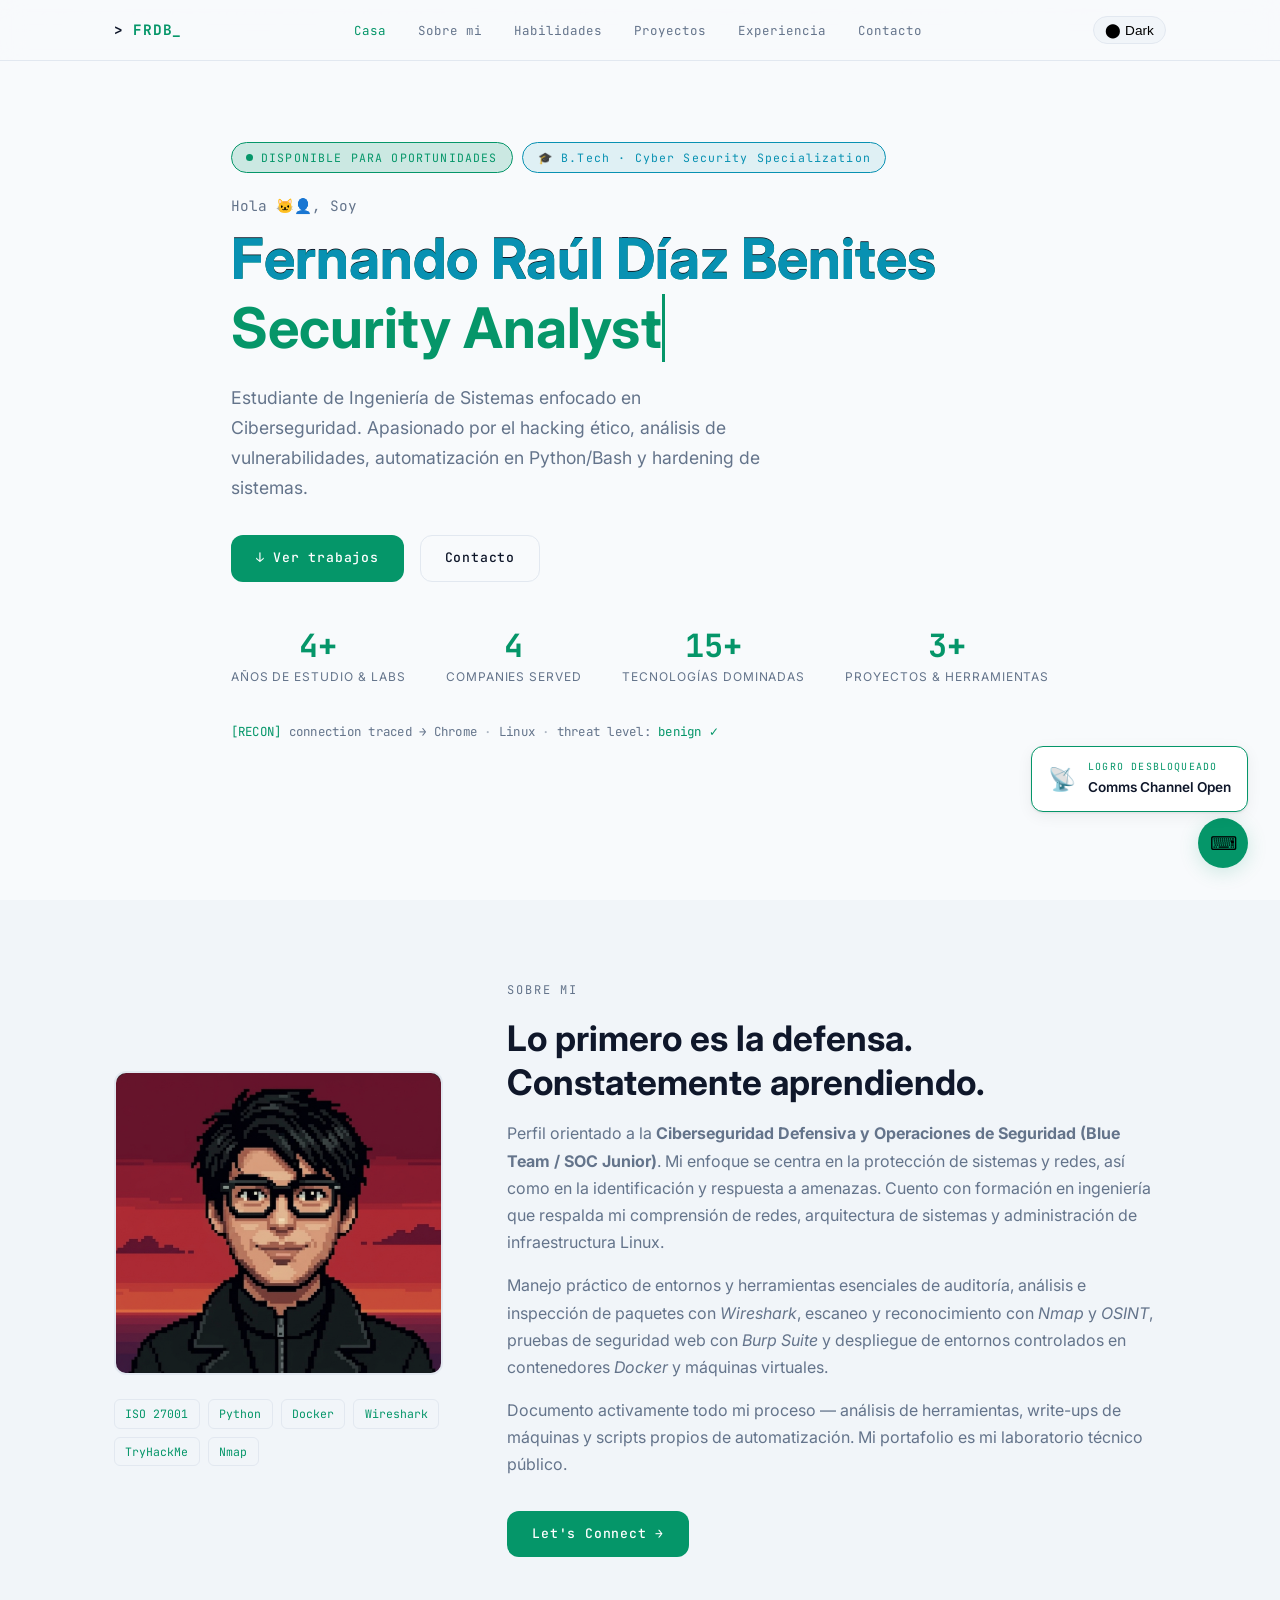
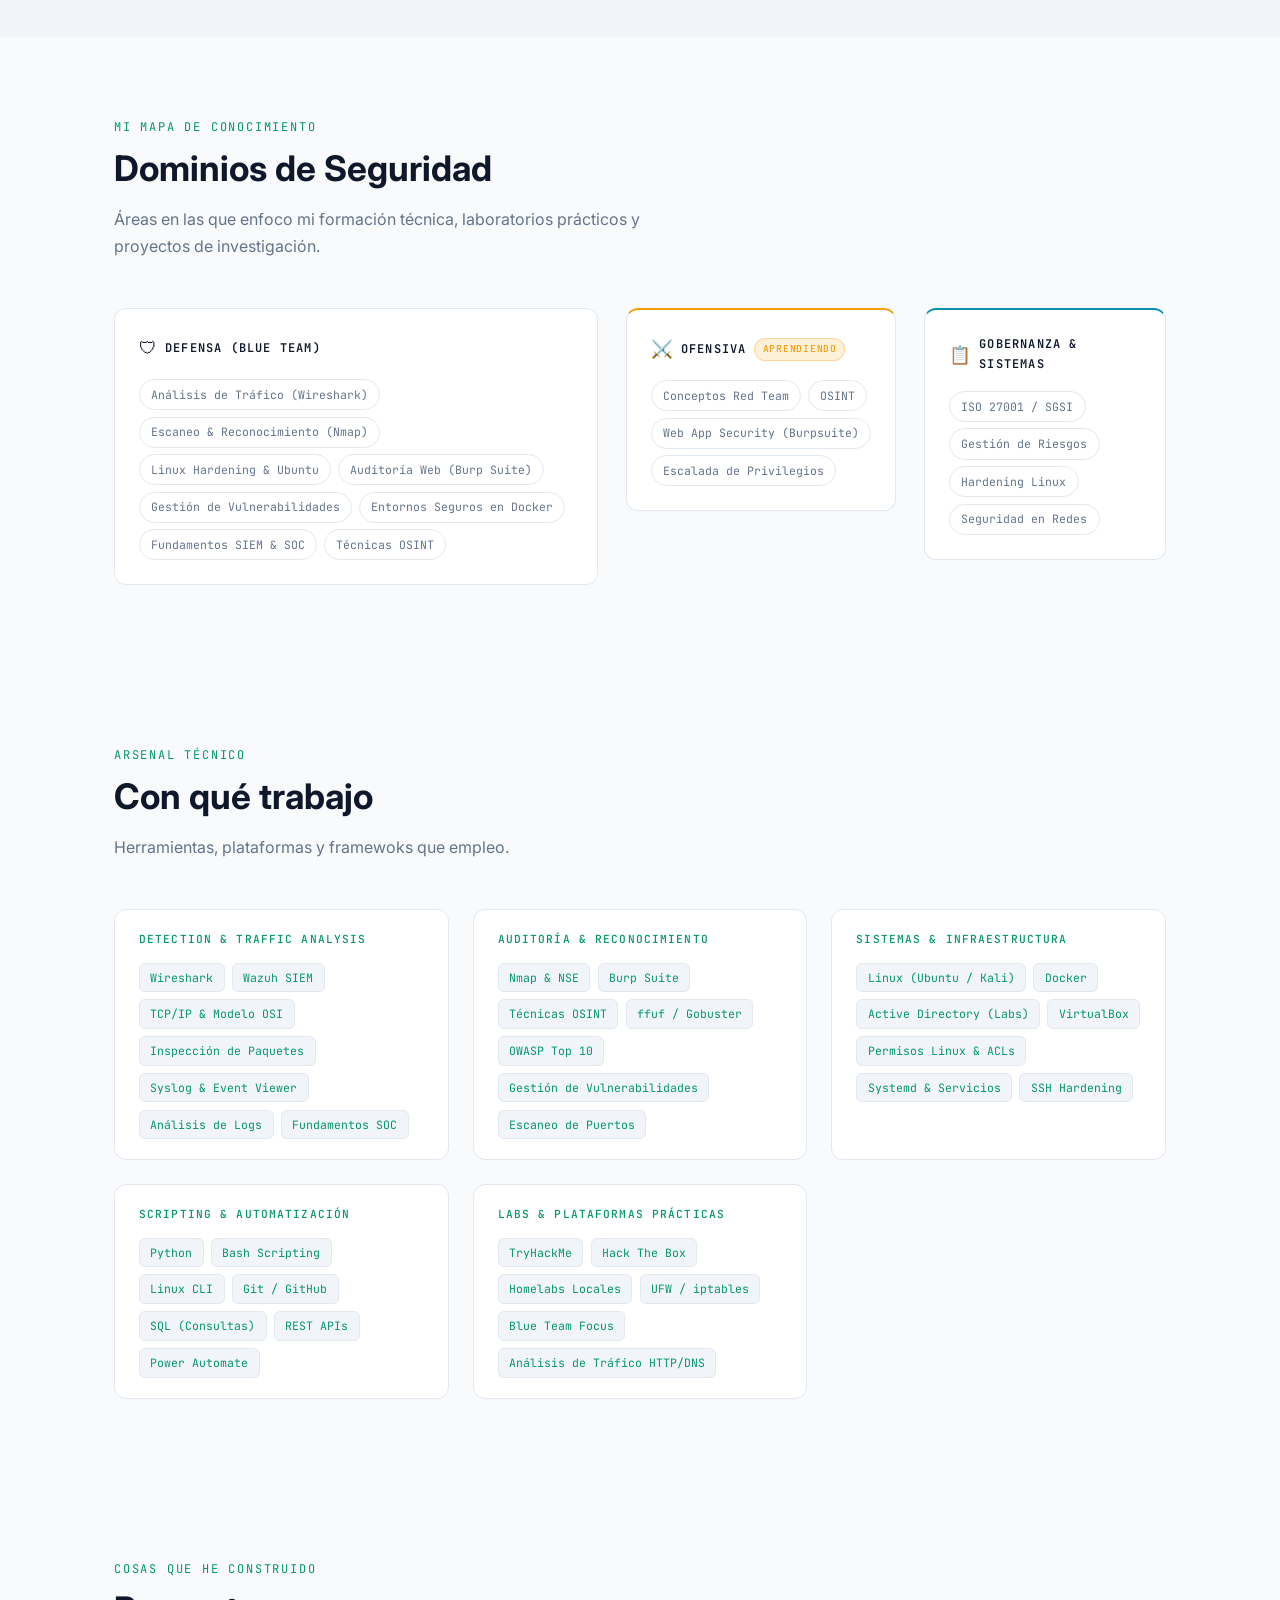
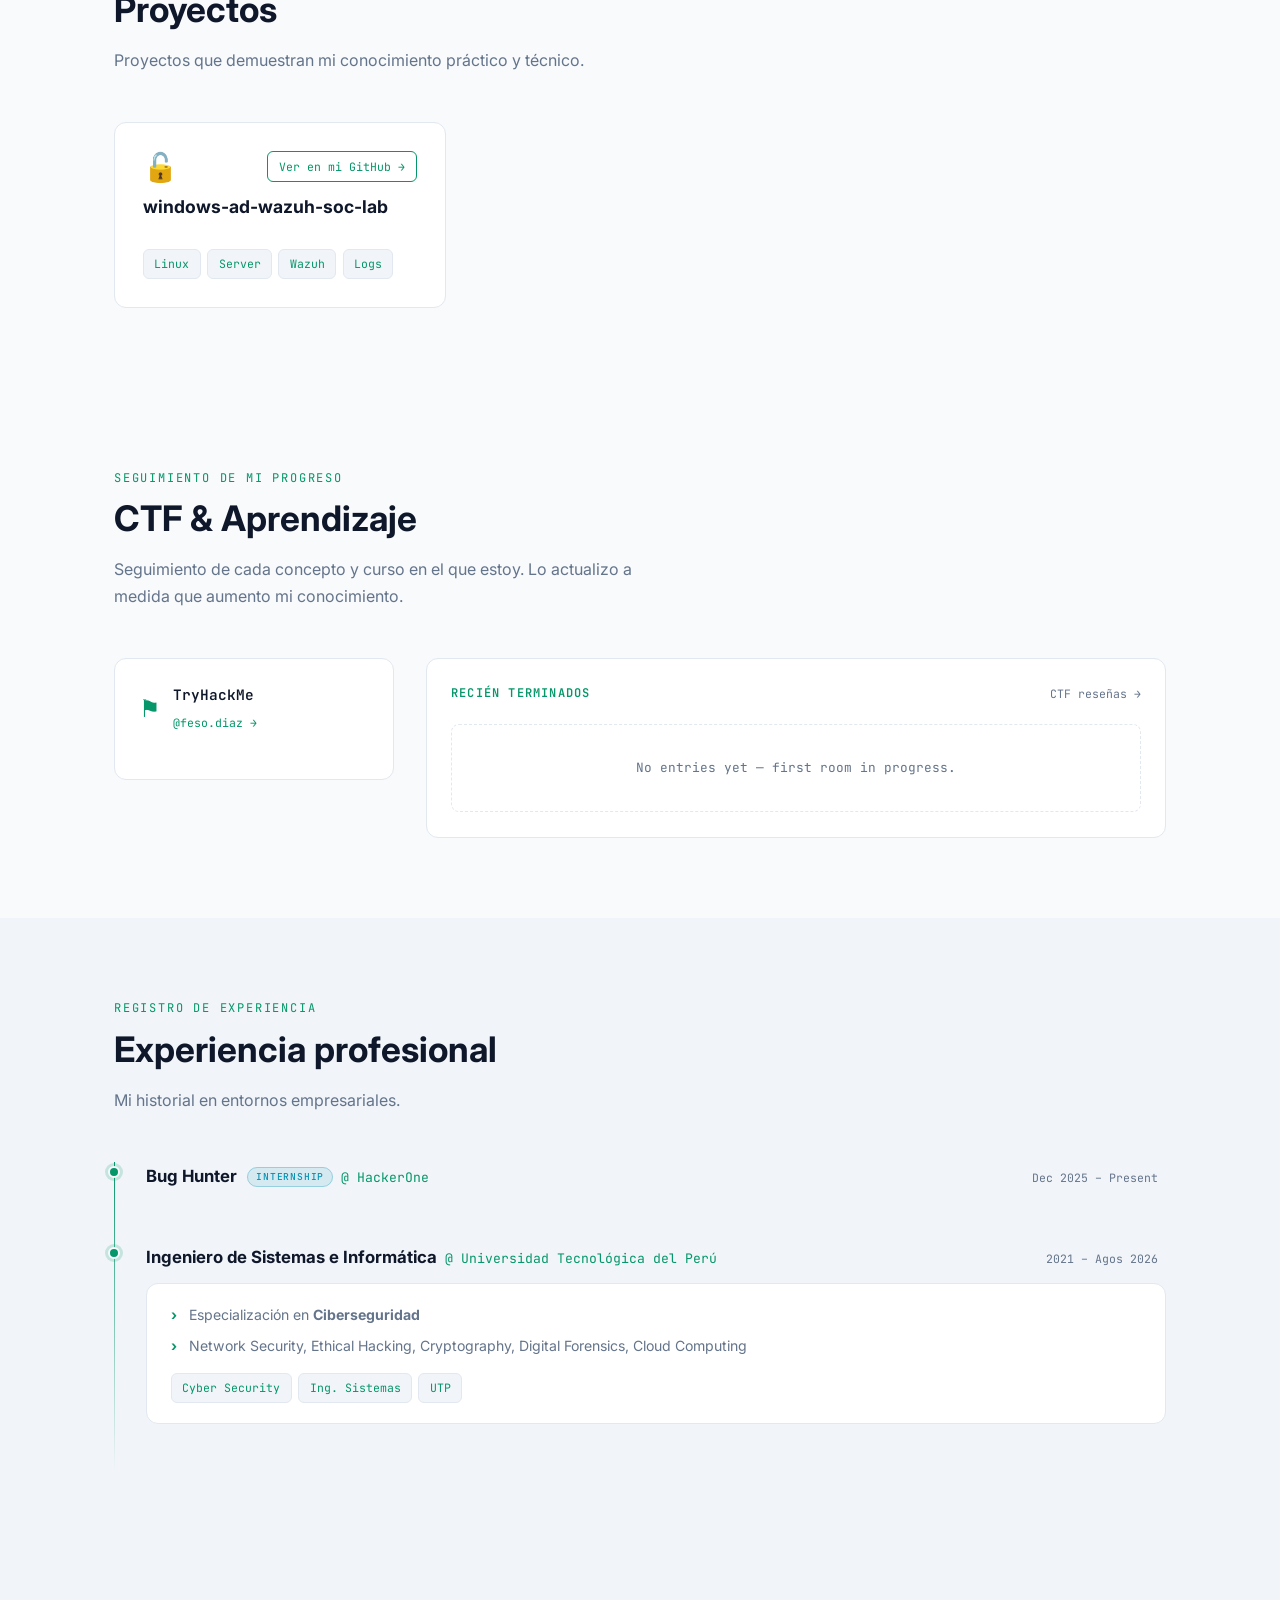
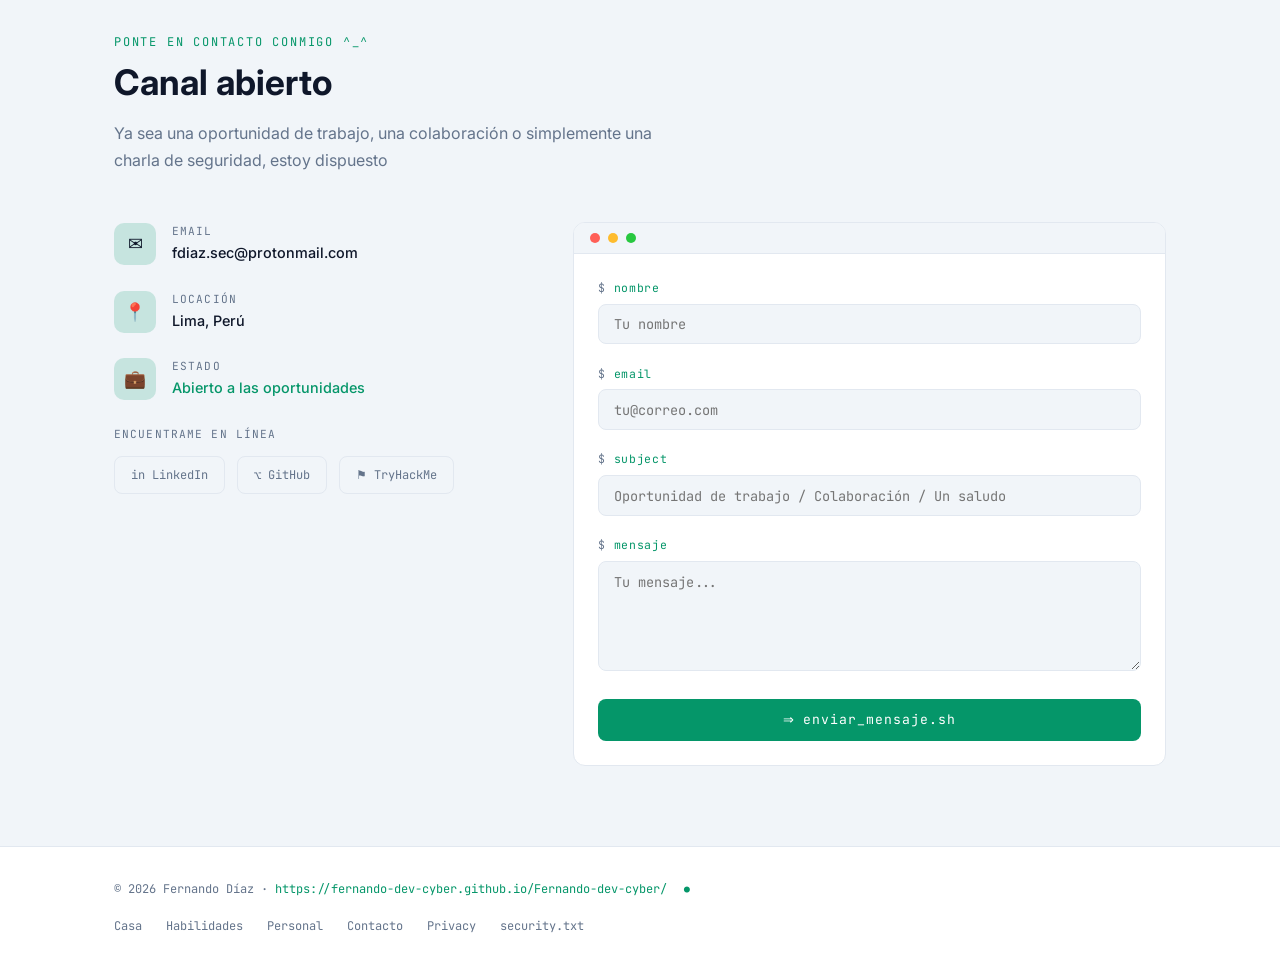
==== commit d201844a: "fix:Update" ====
--- a/index.html
+++ b/index.html
@@ -7,8 +7,7 @@
 
   <!-- SEO -->
   <title>Fernando Raúl Díaz Benites · Security & Automation</title>
-  <meta name="description"
-    content="Fernando Raúl Díaz Benites – 4+ years building security systems, automation tooling, and detection infrastructure across enterprise environments. Based in Hyderabad, India.">
+  <meta name="description" content="Fernando Raúl Díaz Benites –">
   <meta name="keywords"
     content="cybersecurity, pentesting, red team, blue team, python, bash, tryhackme, hackthebox, burpsuite, iso27001">
   <meta name="author" content="Fernando Raúl Díaz Benites">
@@ -43,8 +42,8 @@
   </script>
 
   <link rel="stylesheet" href="css/style.css">
-  <link rel="icon"
-    href="data:image/svg+xml,<svg xmlns='http://www.w3.org/2000/svg' viewBox='0 0 100 100'><text y='.9em' font-size='90'>🛡</text></svg>">
+  <link rel="icon" <link rel="icon"
+    href="data:image/svg+xml,<svg xmlns='http://www.w3.org/2000/svg' viewBox='0 0 100 100'><text y='.85em' font-size='75' font-family='monospace' font-weight='bold' fill='%2310b981'>&gt;&gt;_</text></svg>">
 </head>
 
 <body>
@@ -186,13 +185,14 @@
             <span class="domain-cluster-label">Defensa (Blue Team)</span>
           </div>
           <div class="domain-tags">
-            <span class="domain-tag">Detection Engineering</span>
-            <span class="domain-tag">Threat Hunting</span>
-            <span class="domain-tag">Incident Response</span>
-            <span class="domain-tag">Digital Forensics</span>
-            <span class="domain-tag">Network Security</span>
-            <span class="domain-tag">Endpoint Security</span>
+            <span class="domain-tag">Análisis de Tráfico (Wireshark)</span>
+            <span class="domain-tag">Escaneo & Reconocimiento (Nmap)</span>
+            <span class="domain-tag">Linux Hardening & Ubuntu</span>
+            <span class="domain-tag">Auditoría Web (Burp Suite)</span>
             <span class="domain-tag">Gestión de Vulnerabilidades</span>
+            <span class="domain-tag">Entornos Seguros en Docker</span>
+            <span class="domain-tag">Fundamentos SIEM & SOC</span>
+            <span class="domain-tag">Técnicas OSINT</span>
           </div>
         </div>
 
@@ -205,8 +205,7 @@
           <div class="domain-tags">
             <span class="domain-tag domain-tag--offense">Conceptos Red Team</span>
             <span class="domain-tag domain-tag--offense">OSINT</span>
-            <span class="domain-tag domain-tag--offense">CTF Walkthroughs</span>
-            <span class="domain-tag domain-tag--offense">Web App Security</span>
+            <span class="domain-tag domain-tag--offense">Web App Security (Burpsuite)</span>
             <span class="domain-tag domain-tag--offense">Escalada de Privilegios</span>
           </div>
         </div>
@@ -238,66 +237,69 @@
       <div class="skills-categories">
 
         <div class="skill-category reveal">
-          <p class="skill-category-label">Detection &amp; Response</p>
+          <p class="skill-category-label">Detection &amp; Traffic Analysis</p>
           <div class="skill-tags">
-            <span class="tag">CrowdStrike Falcon</span>
-            <span class="tag">Splunk</span>
-            <span class="tag">Microsoft Sentinel</span>
-            <span class="tag">Malware Analysis</span>
-            <span class="tag">Threat Hunting</span>
-            <span class="tag">IOC Analysis</span>
-            <span class="tag">CIRT Operations</span>
-          </div>
-        </div>
-
+            <span class="tag">Wireshark</span>
+            <span class="tag">Wazuh SIEM</span>
+            <span class="tag">TCP/IP &amp; Modelo OSI</span>
+            <span class="tag">Inspección de Paquetes</span>
+            <span class="tag">Syslog &amp; Event Viewer</span>
+            <span class="tag">Análisis de Logs</span>
+            <span class="tag">Fundamentos SOC</span>
+          </div>
+        </div>
+
+        <!-- Categoría 2: Auditoría y Reconocimiento -->
         <div class="skill-category reveal">
-          <p class="skill-category-label">Identity &amp; Access</p>
+          <p class="skill-category-label">Auditoría &amp; Reconocimiento</p>
           <div class="skill-tags">
-            <span class="tag">CyberArk PAM</span>
-            <span class="tag">SailPoint IIQ</span>
-            <span class="tag">Active Directory</span>
-            <span class="tag">Azure AD</span>
-            <span class="tag">Intune</span>
-            <span class="tag">JumpCloud</span>
-            <span class="tag">OAuth / SAML</span>
-          </div>
-        </div>
-
+            <span class="tag">Nmap &amp; NSE</span>
+            <span class="tag">Burp Suite</span>
+            <span class="tag">Técnicas OSINT</span>
+            <span class="tag">ffuf / Gobuster</span>
+            <span class="tag">OWASP Top 10</span>
+            <span class="tag">Gestión de Vulnerabilidades</span>
+            <span class="tag">Escaneo de Puertos</span>
+          </div>
+        </div>
+
+        <!-- Categoría 3: Sistemas, Virtualización y Hardening -->
         <div class="skill-category reveal">
-          <p class="skill-category-label">GRC &amp; Compliance</p>
+          <p class="skill-category-label">Sistemas &amp; Infraestructura</p>
           <div class="skill-tags">
-            <span class="tag">ISO 27001</span>
-            <span class="tag">ISO 27002</span>
-            <span class="tag">Risk Analysis</span>
-            <span class="tag">Audit Support</span>
-            <span class="tag">ISMS</span>
-            <span class="tag">ServiceNow</span>
-            <span class="tag">Jira</span>
-          </div>
-        </div>
-
+            <span class="tag">Linux (Ubuntu / Kali)</span>
+            <span class="tag">Docker</span>
+            <span class="tag">Active Directory (Labs)</span>
+            <span class="tag">VirtualBox</span>
+            <span class="tag">Permisos Linux &amp; ACLs</span>
+            <span class="tag">Systemd &amp; Servicios</span>
+            <span class="tag">SSH Hardening</span>
+          </div>
+        </div>
+
+        <!-- Categoría 4: Scripting y Automatización -->
         <div class="skill-category reveal">
           <p class="skill-category-label">Scripting &amp; Automatización</p>
           <div class="skill-tags">
             <span class="tag">Python</span>
-            <span class="tag">SQL</span>
-            <span class="tag">Bash</span>
+            <span class="tag">Bash Scripting</span>
+            <span class="tag">Linux CLI</span>
+            <span class="tag">Git / GitHub</span>
+            <span class="tag">SQL (Consultas)</span>
+            <span class="tag">REST APIs</span>
             <span class="tag">Power Automate</span>
-            <span class="tag">Git</span>
-            <span class="tag">Gmail API</span>
-            <span class="tag">REST APIs</span>
           </div>
         </div>
 
         <div class="skill-category reveal">
-          <p class="skill-category-label">Endpoints &amp; Infrastructure</p>
+          <p class="skill-category-label">Labs &amp; Plataformas Prácticas</p>
           <div class="skill-tags">
-            <span class="tag">JAMF Pro</span>
-            <span class="tag">Kaspersky EDR</span>
-            <span class="tag">Azure</span>
-            <span class="tag">Office 365</span>
-            <span class="tag">Firewall Analysis</span>
-            <span class="tag">Vulnerability Assessment</span>
+            <span class="tag">TryHackMe</span>
+            <span class="tag">Hack The Box</span>
+            <span class="tag">Homelabs Locales</span>
+            <span class="tag">UFW / iptables</span>
+            <span class="tag">Blue Team Focus</span>
+            <span class="tag">Análisis de Tráfico HTTP/DNS</span>
           </div>
         </div>
 
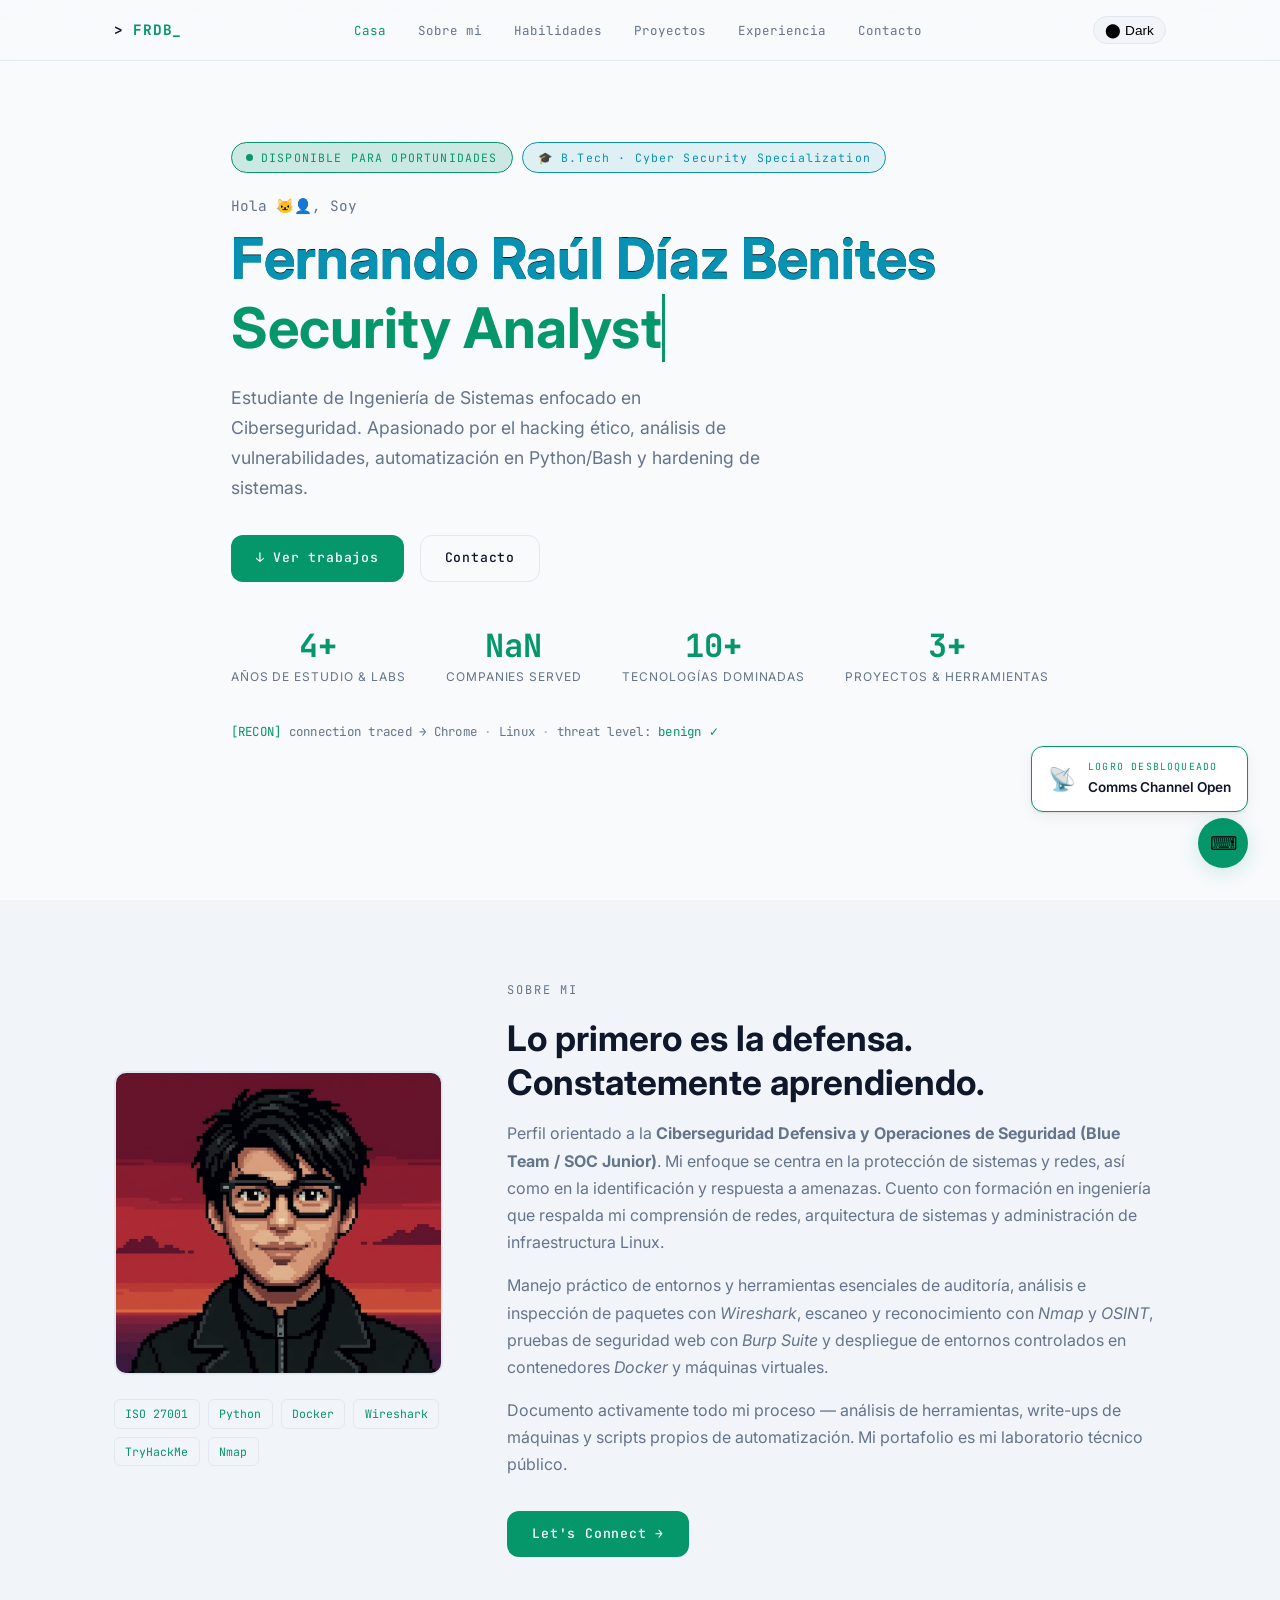
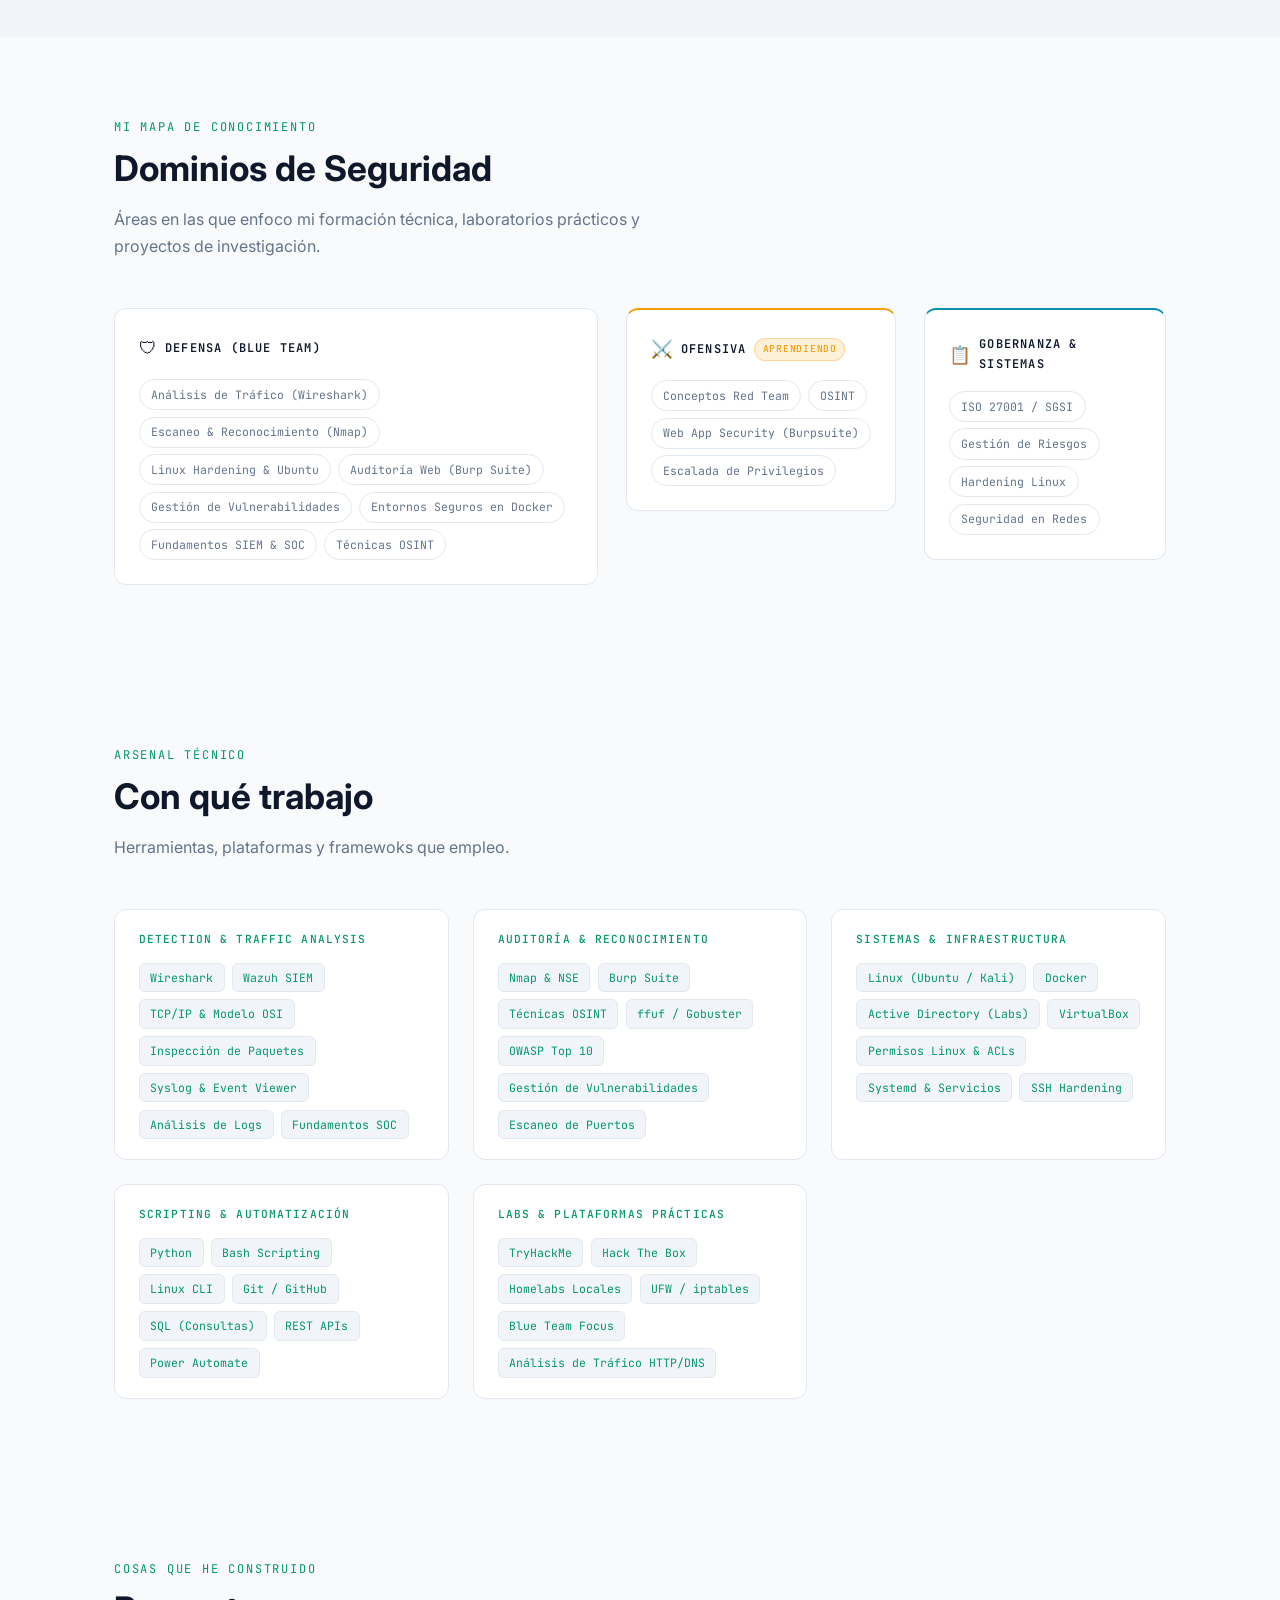
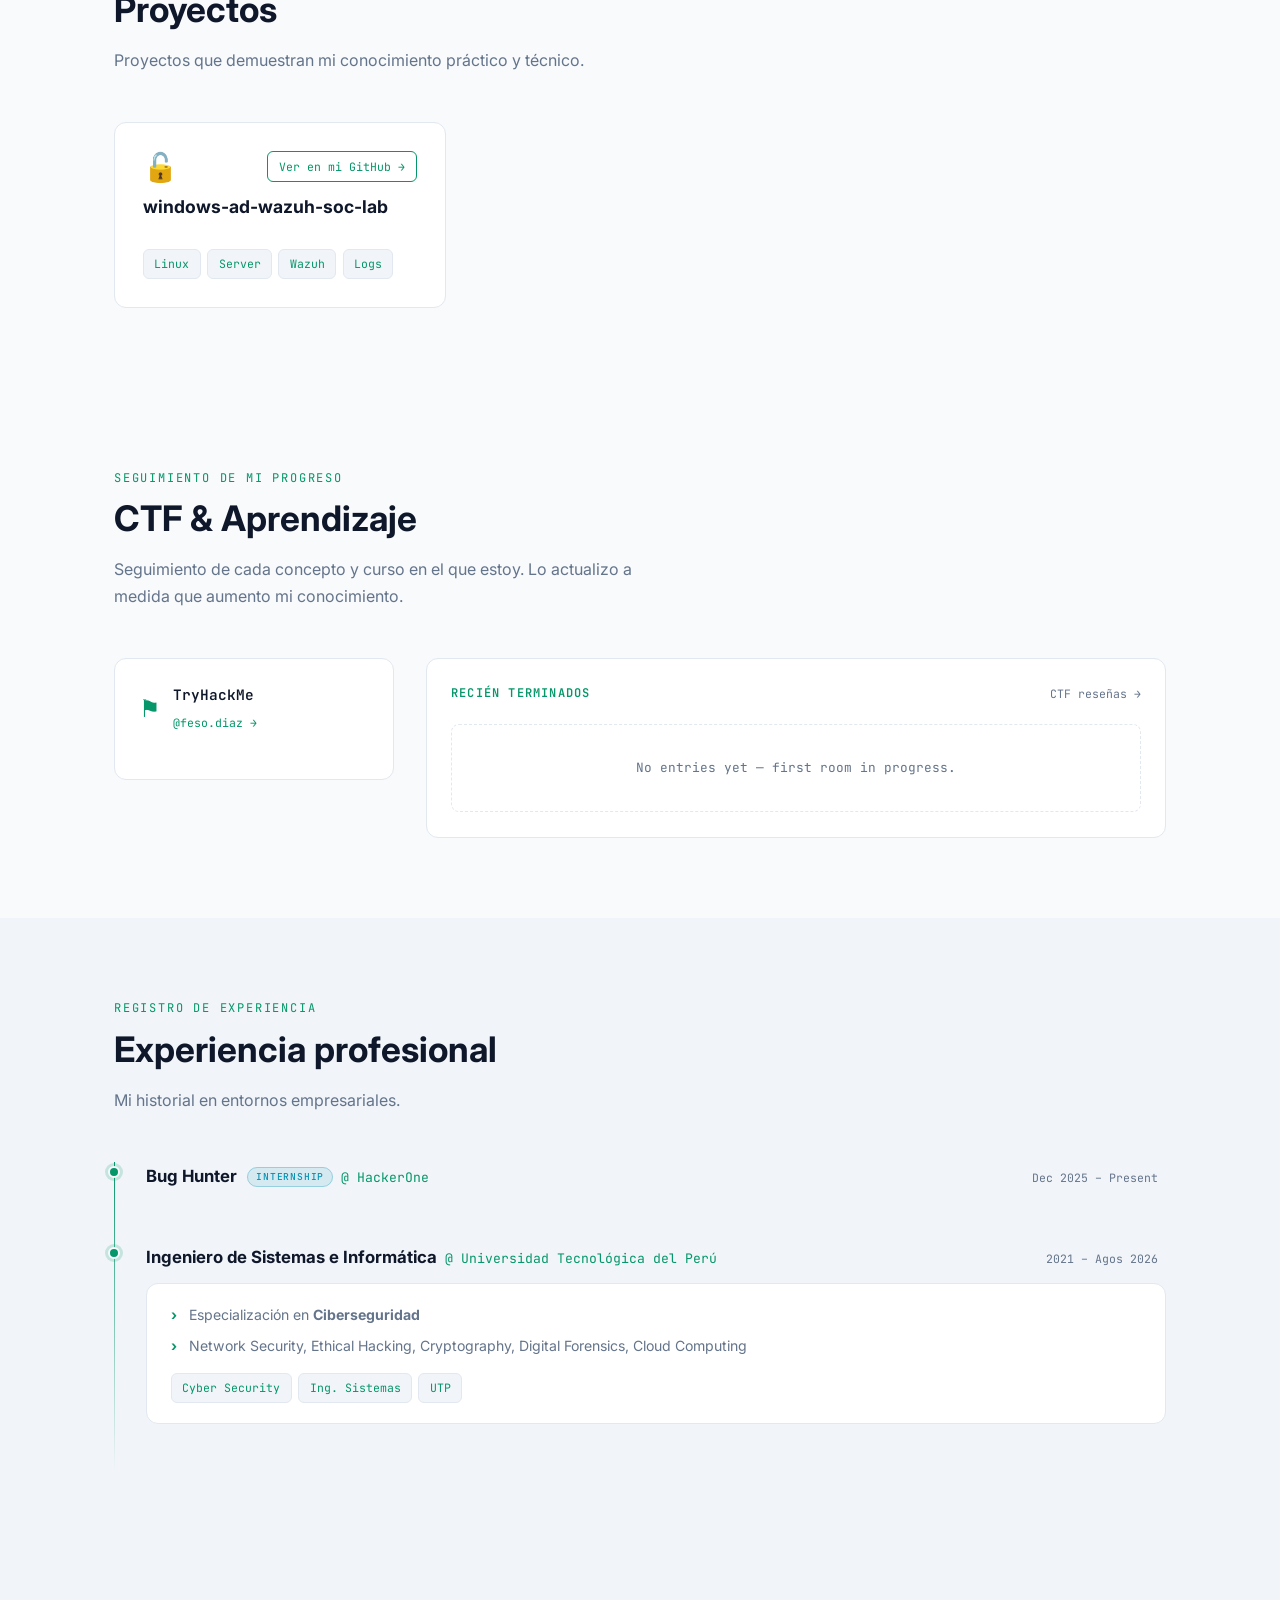
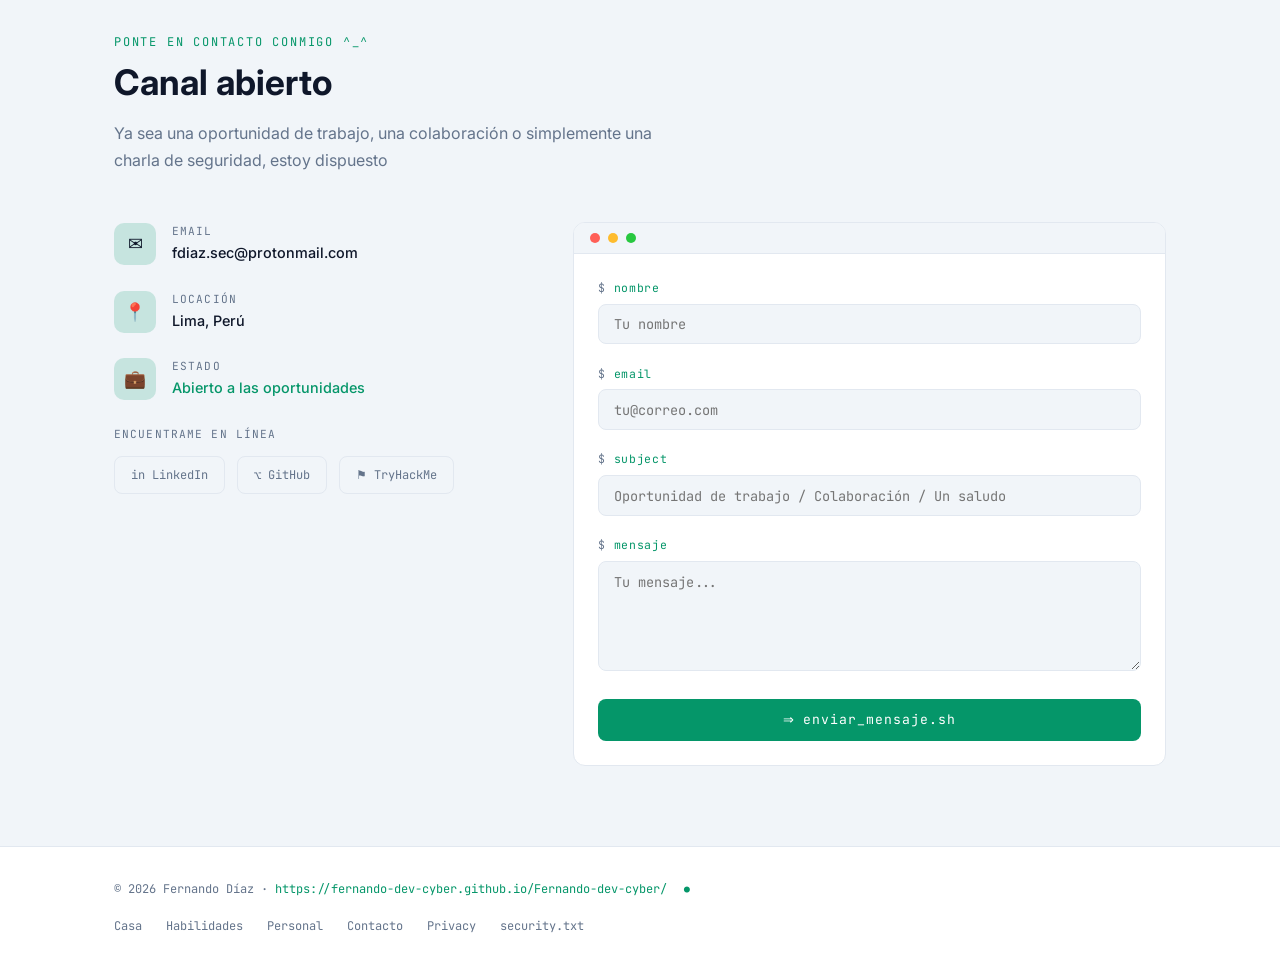
==== commit 69c0cb3e: "fix:Update" ====
--- a/index.html
+++ b/index.html
@@ -106,11 +106,11 @@
           <span class="stat-label">Años de estudio & labs</span>
         </div>
         <div class="stat">
-          <span class="stat-num counter" data-target="4" data-suffix="">0</span>
+          <span class="stat-num counter" data-target="-" data-suffix="">0</span>
           <span class="stat-label">Companies Served</span>
         </div>
         <div class="stat">
-          <span class="stat-num counter" data-target="15" data-suffix="+">0</span>
+          <span class="stat-num counter" data-target="10" data-suffix="+">0</span>
           <span class="stat-label">Tecnologías dominadas</span>
         </div>
         <div class="stat">
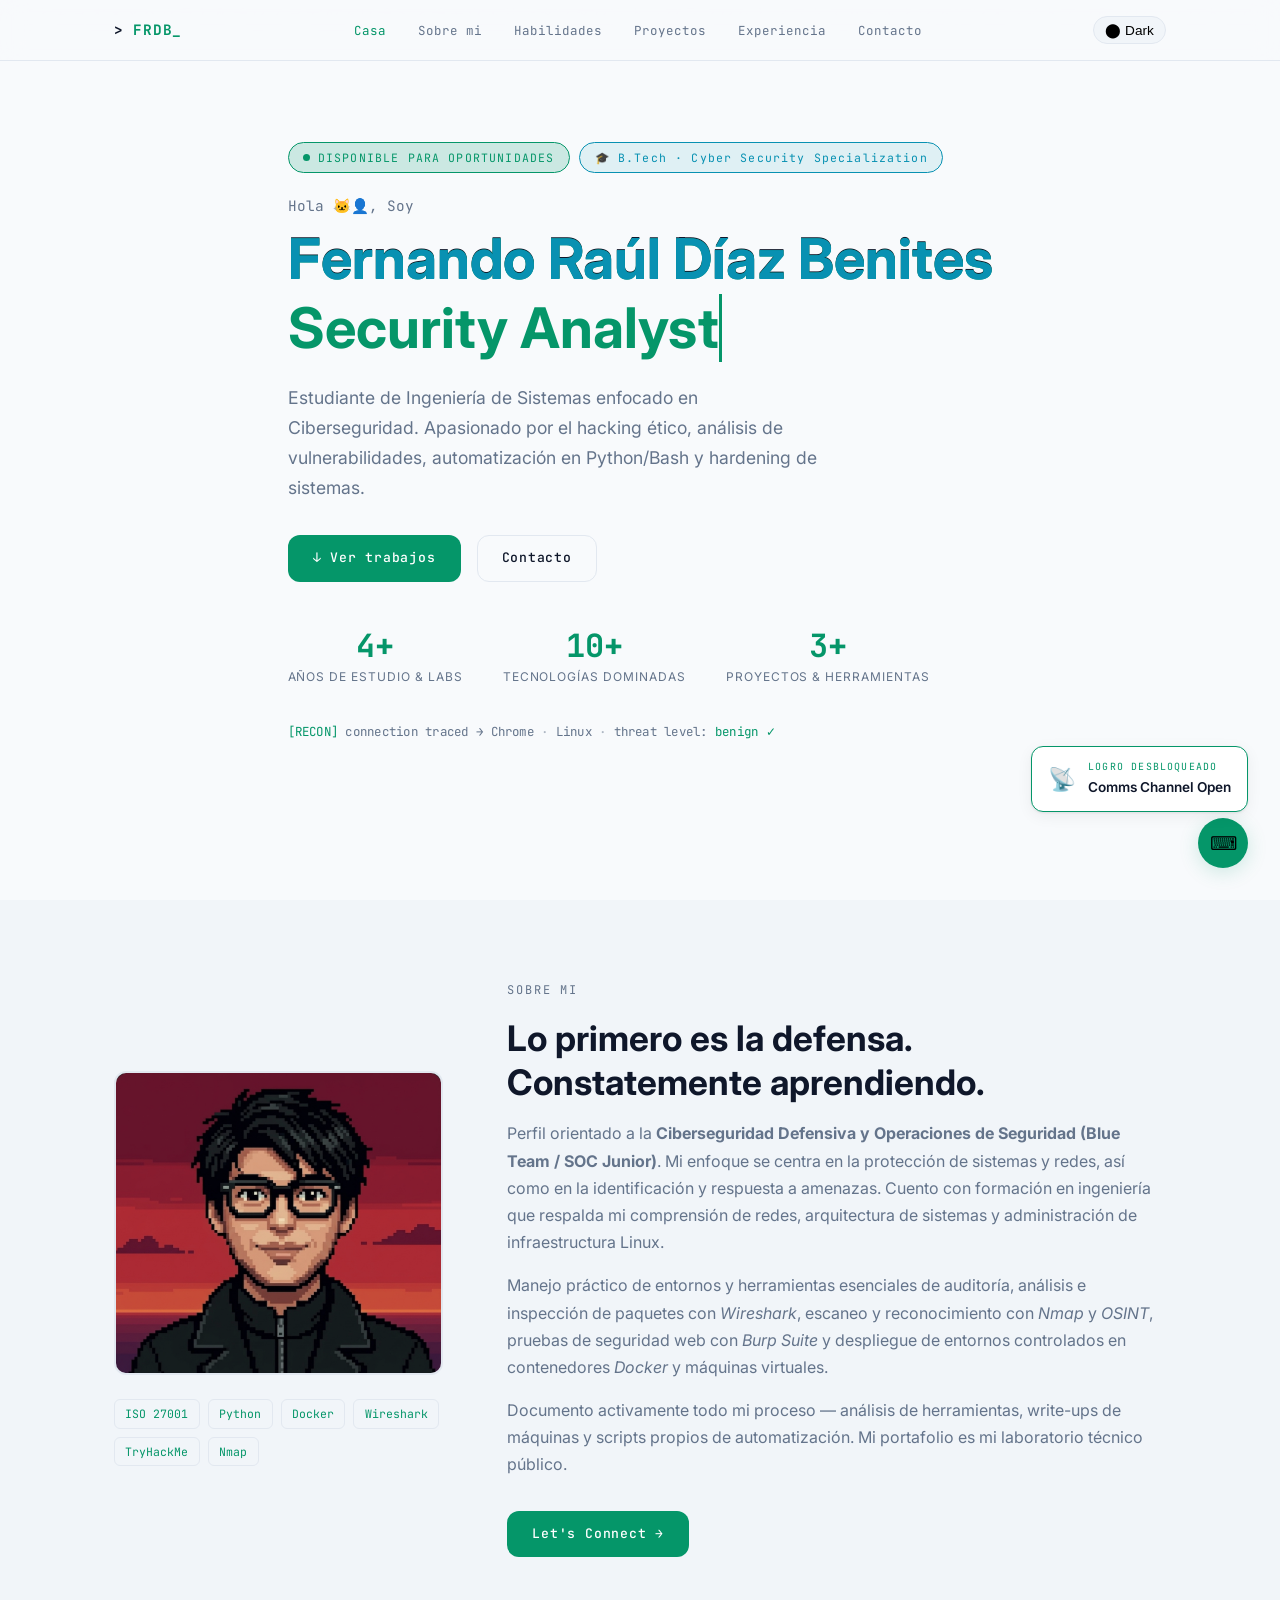
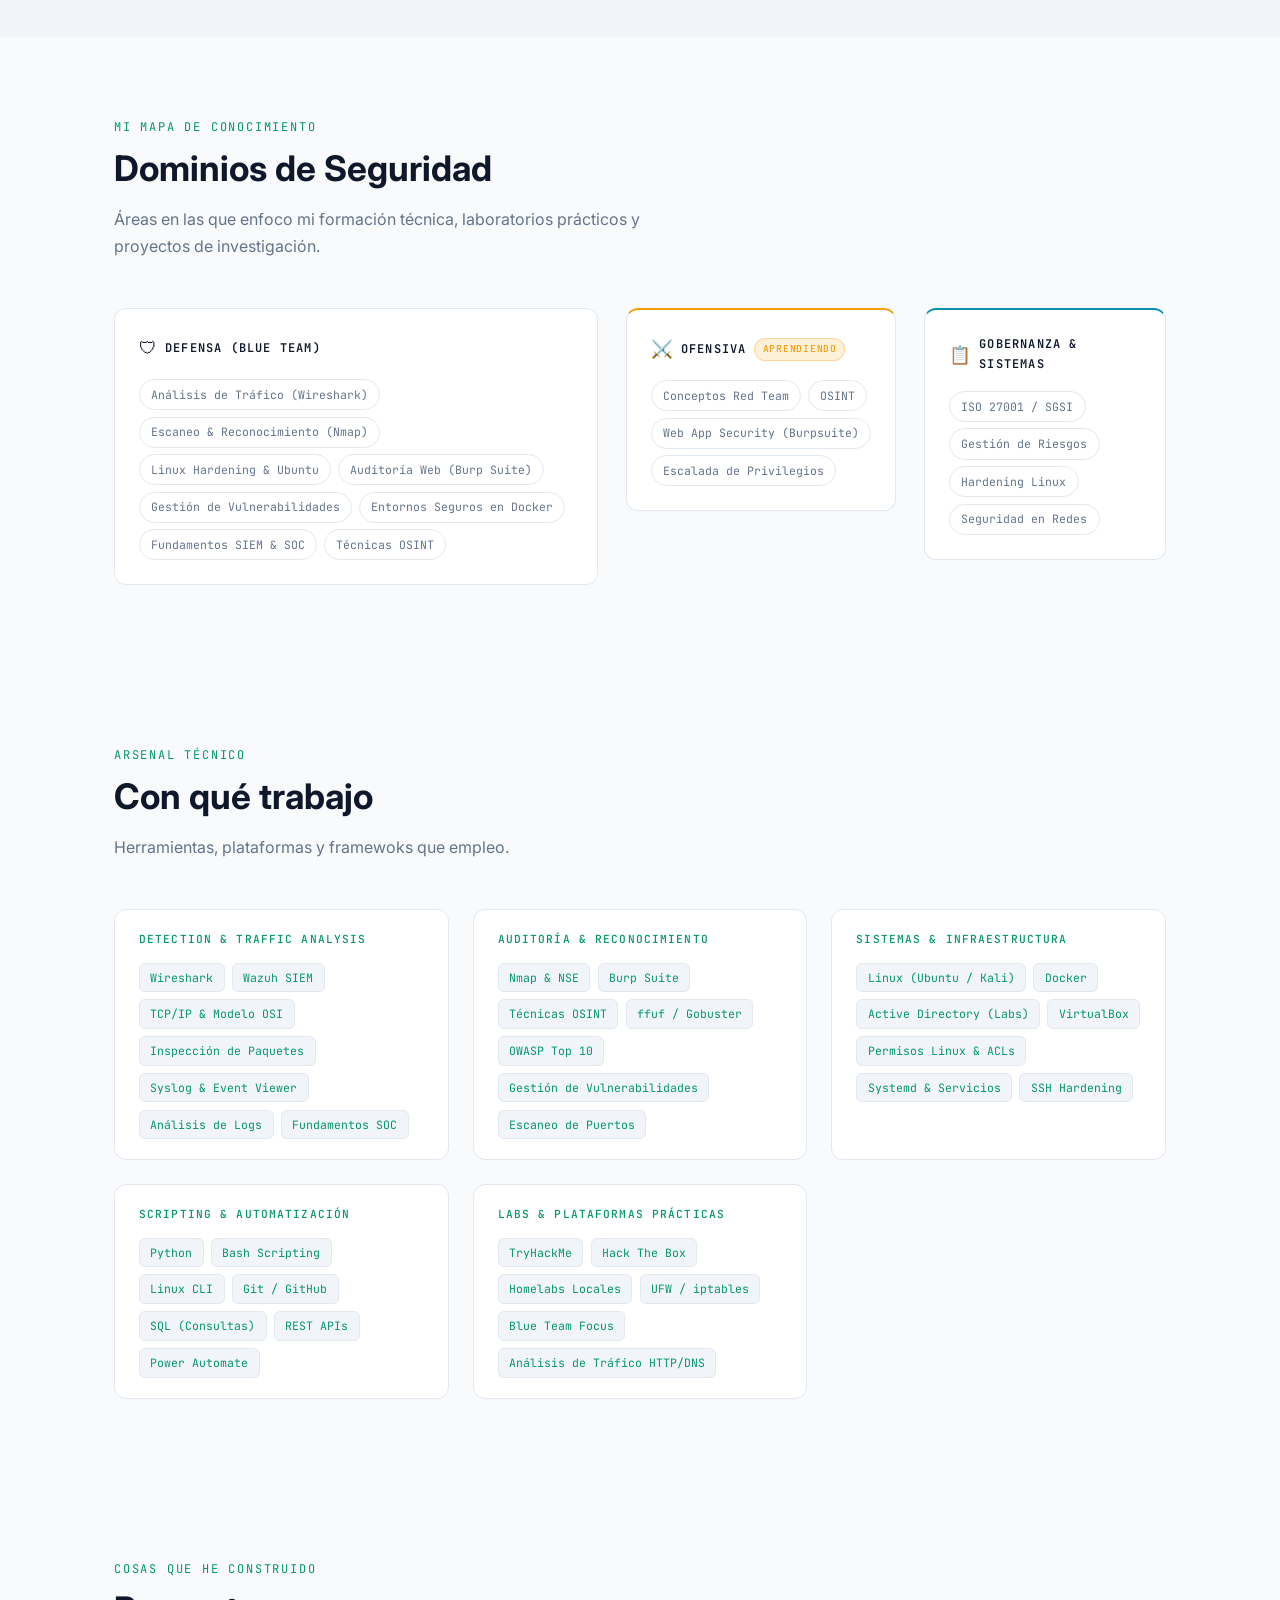
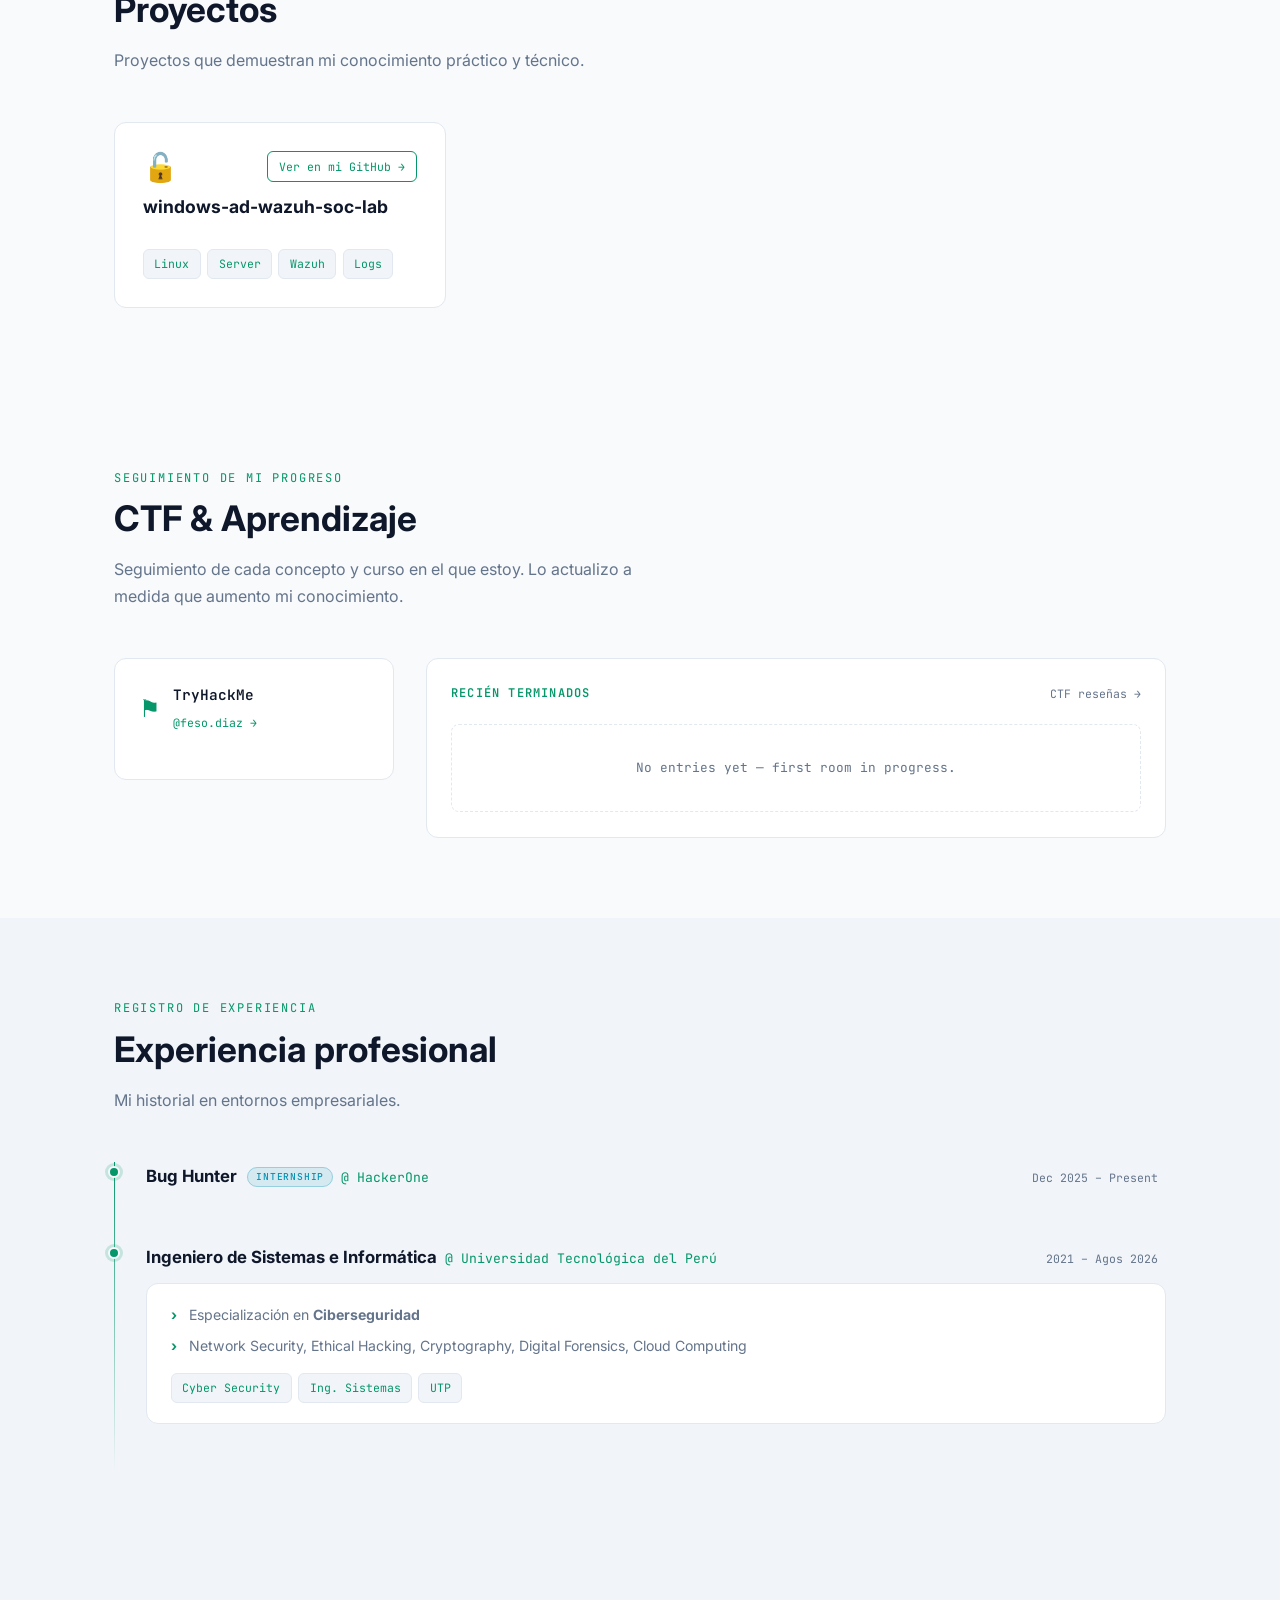
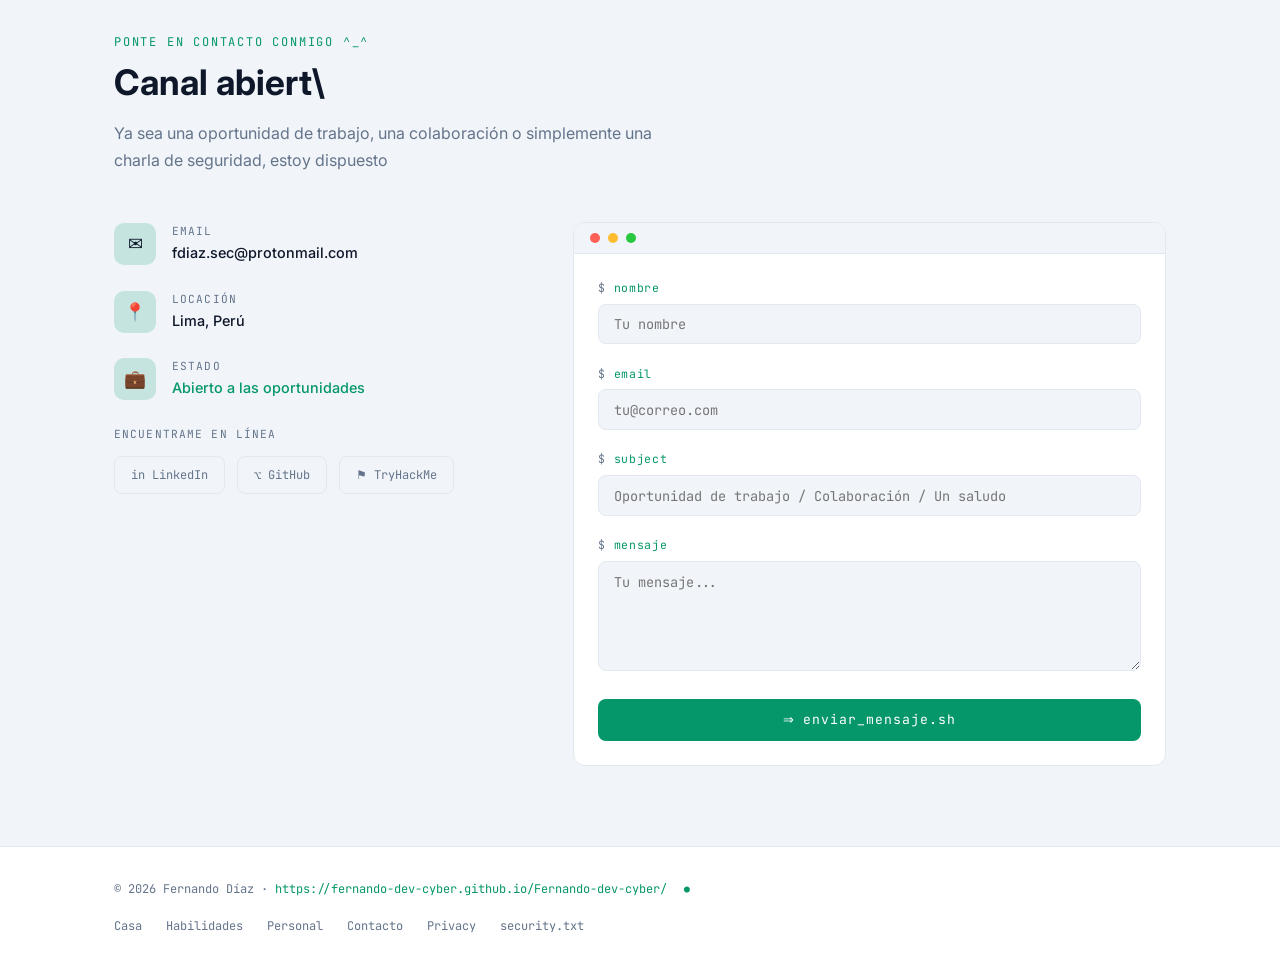
==== commit 25609fd7: "fix:Update" ====
--- a/index.html
+++ b/index.html
@@ -104,10 +104,6 @@
         <div class="stat">
           <span class="stat-num counter" data-target="4" data-suffix="+">0</span>
           <span class="stat-label">Años de estudio & labs</span>
-        </div>
-        <div class="stat">
-          <span class="stat-num counter" data-target="-" data-suffix="">0</span>
-          <span class="stat-label">Companies Served</span>
         </div>
         <div class="stat">
           <span class="stat-num counter" data-target="10" data-suffix="+">0</span>
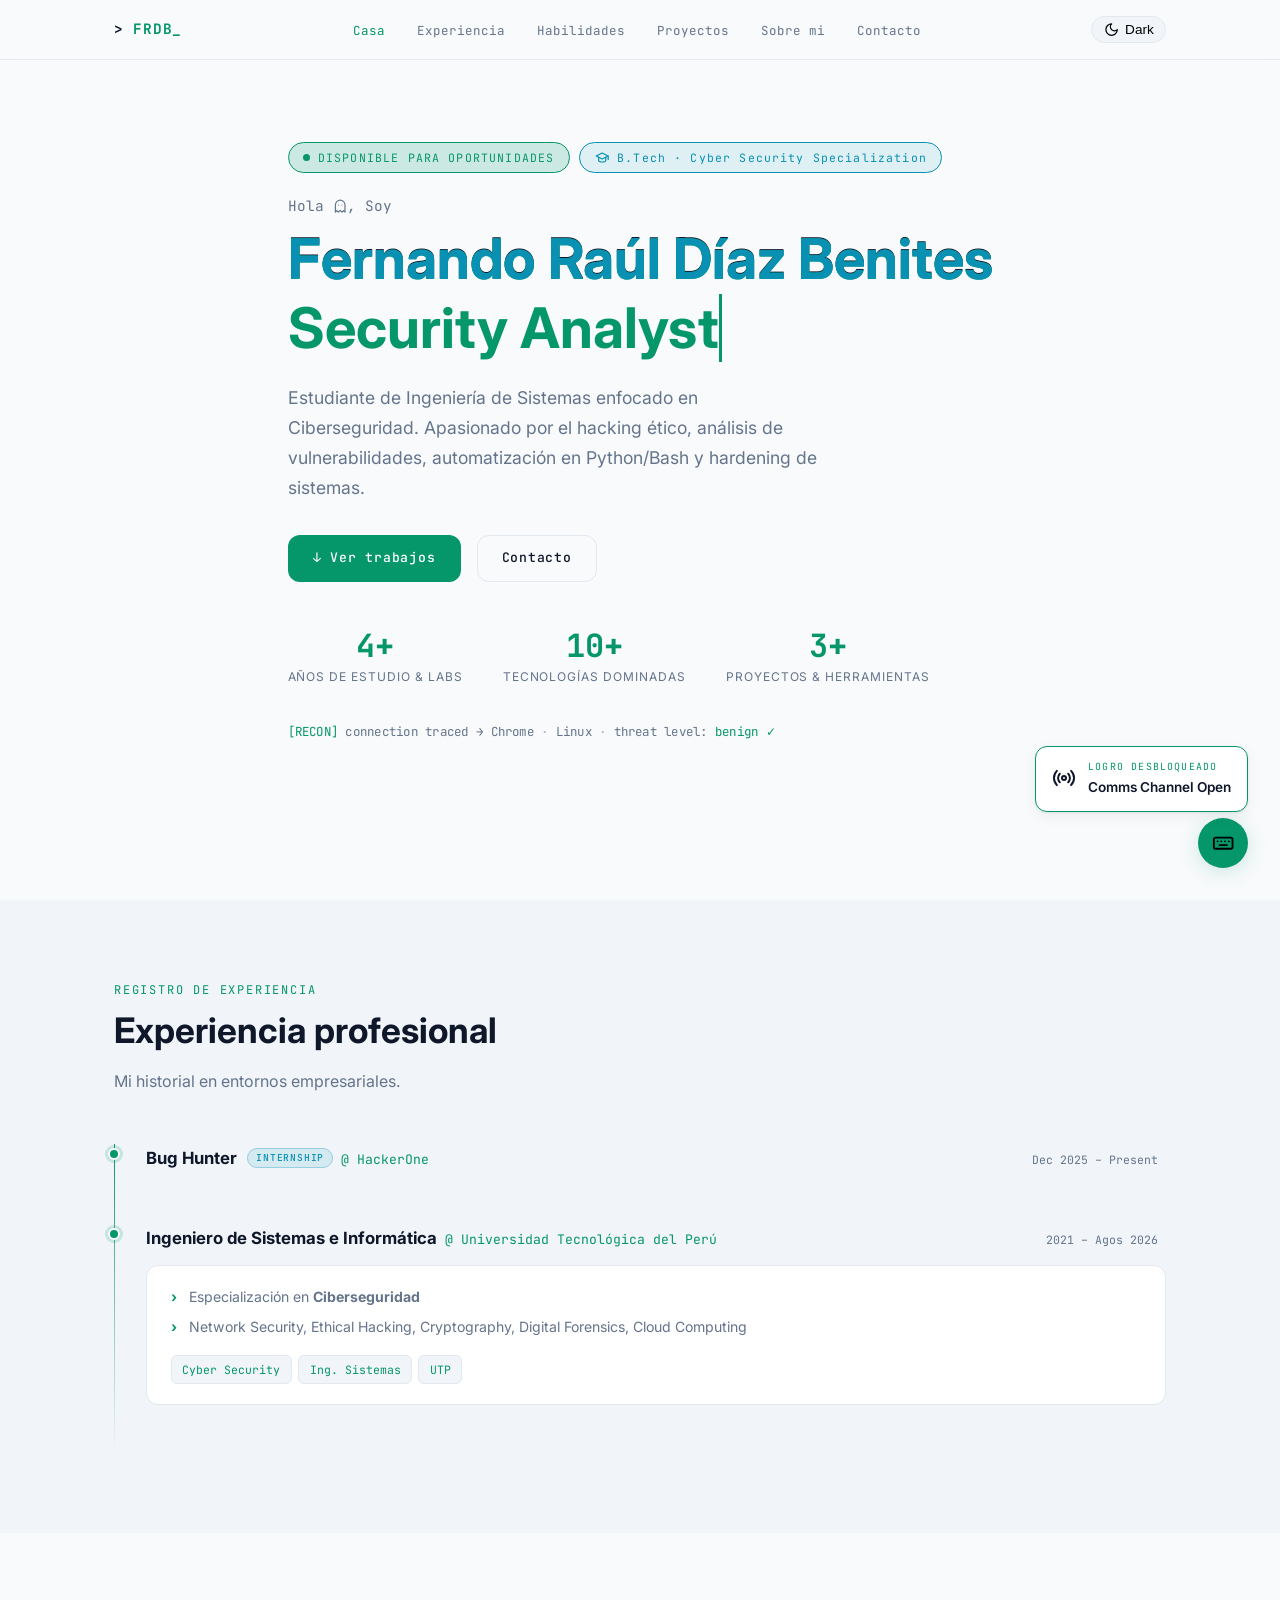
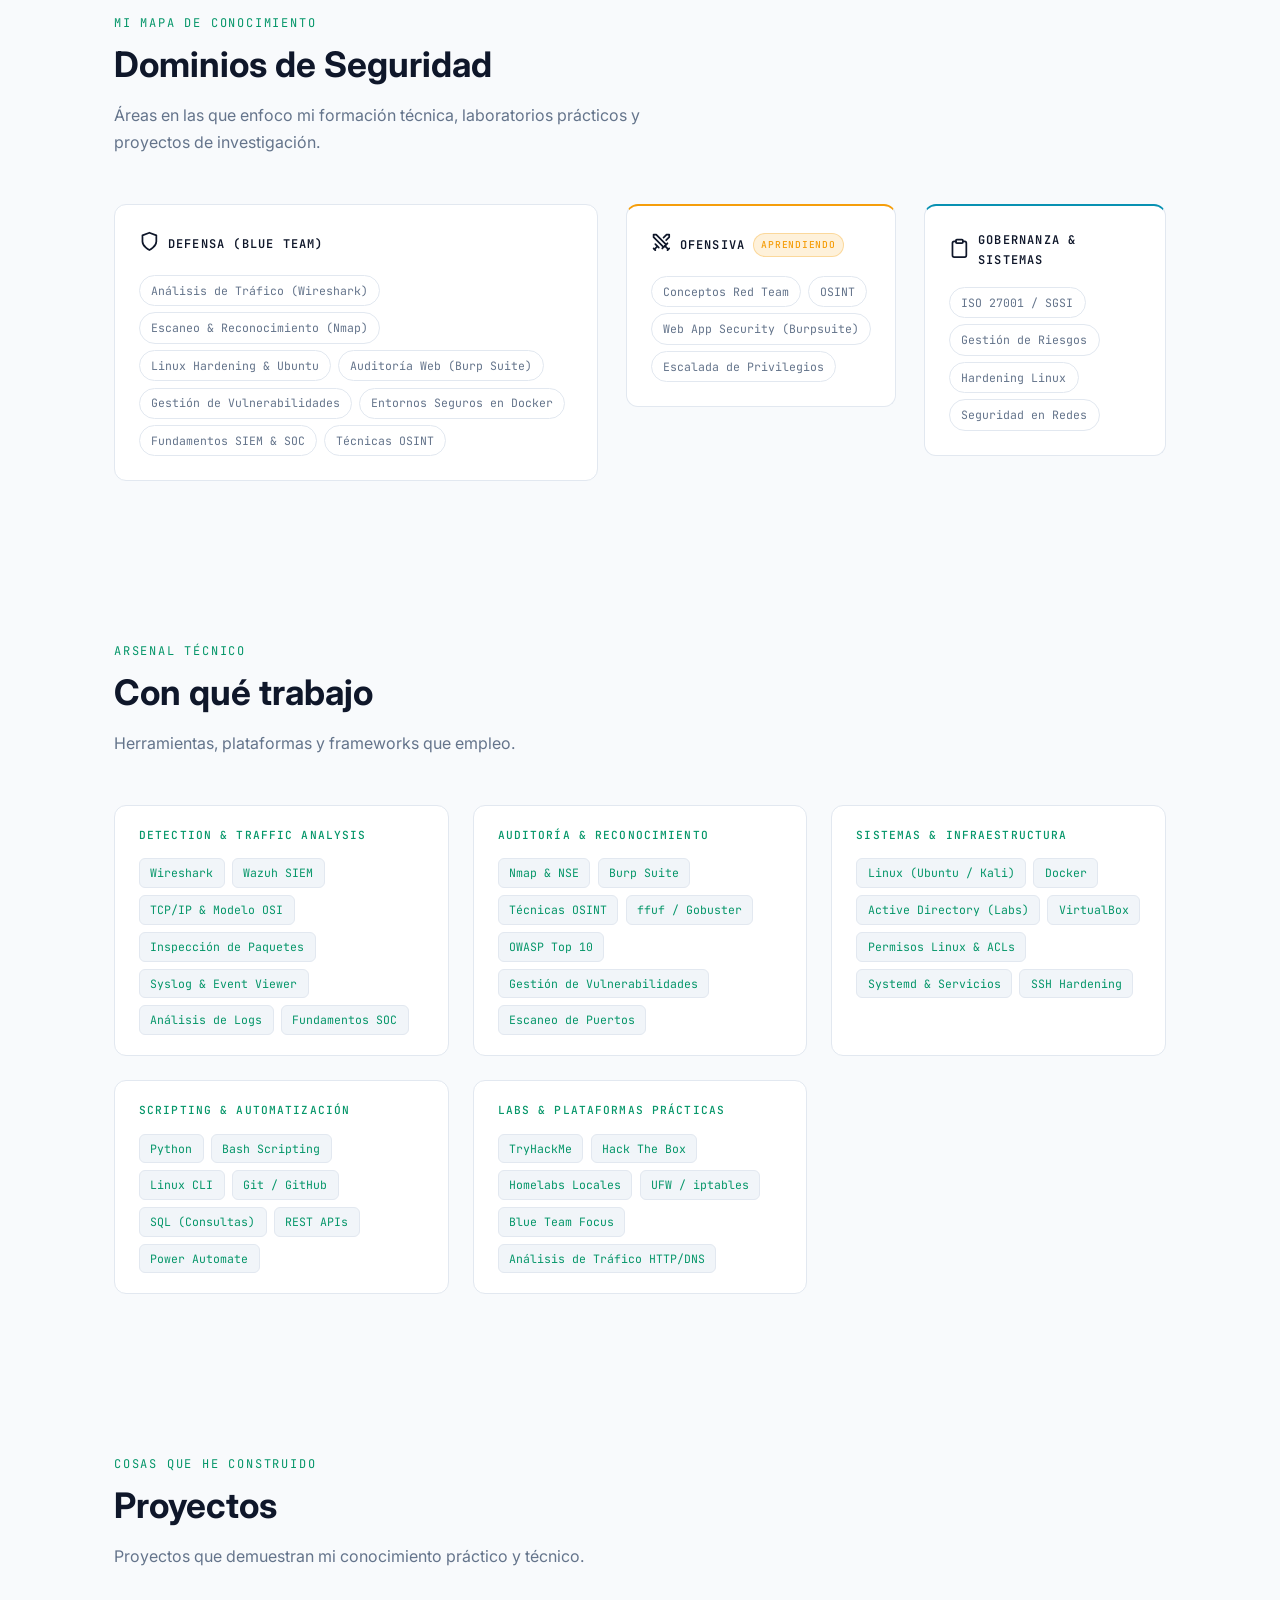
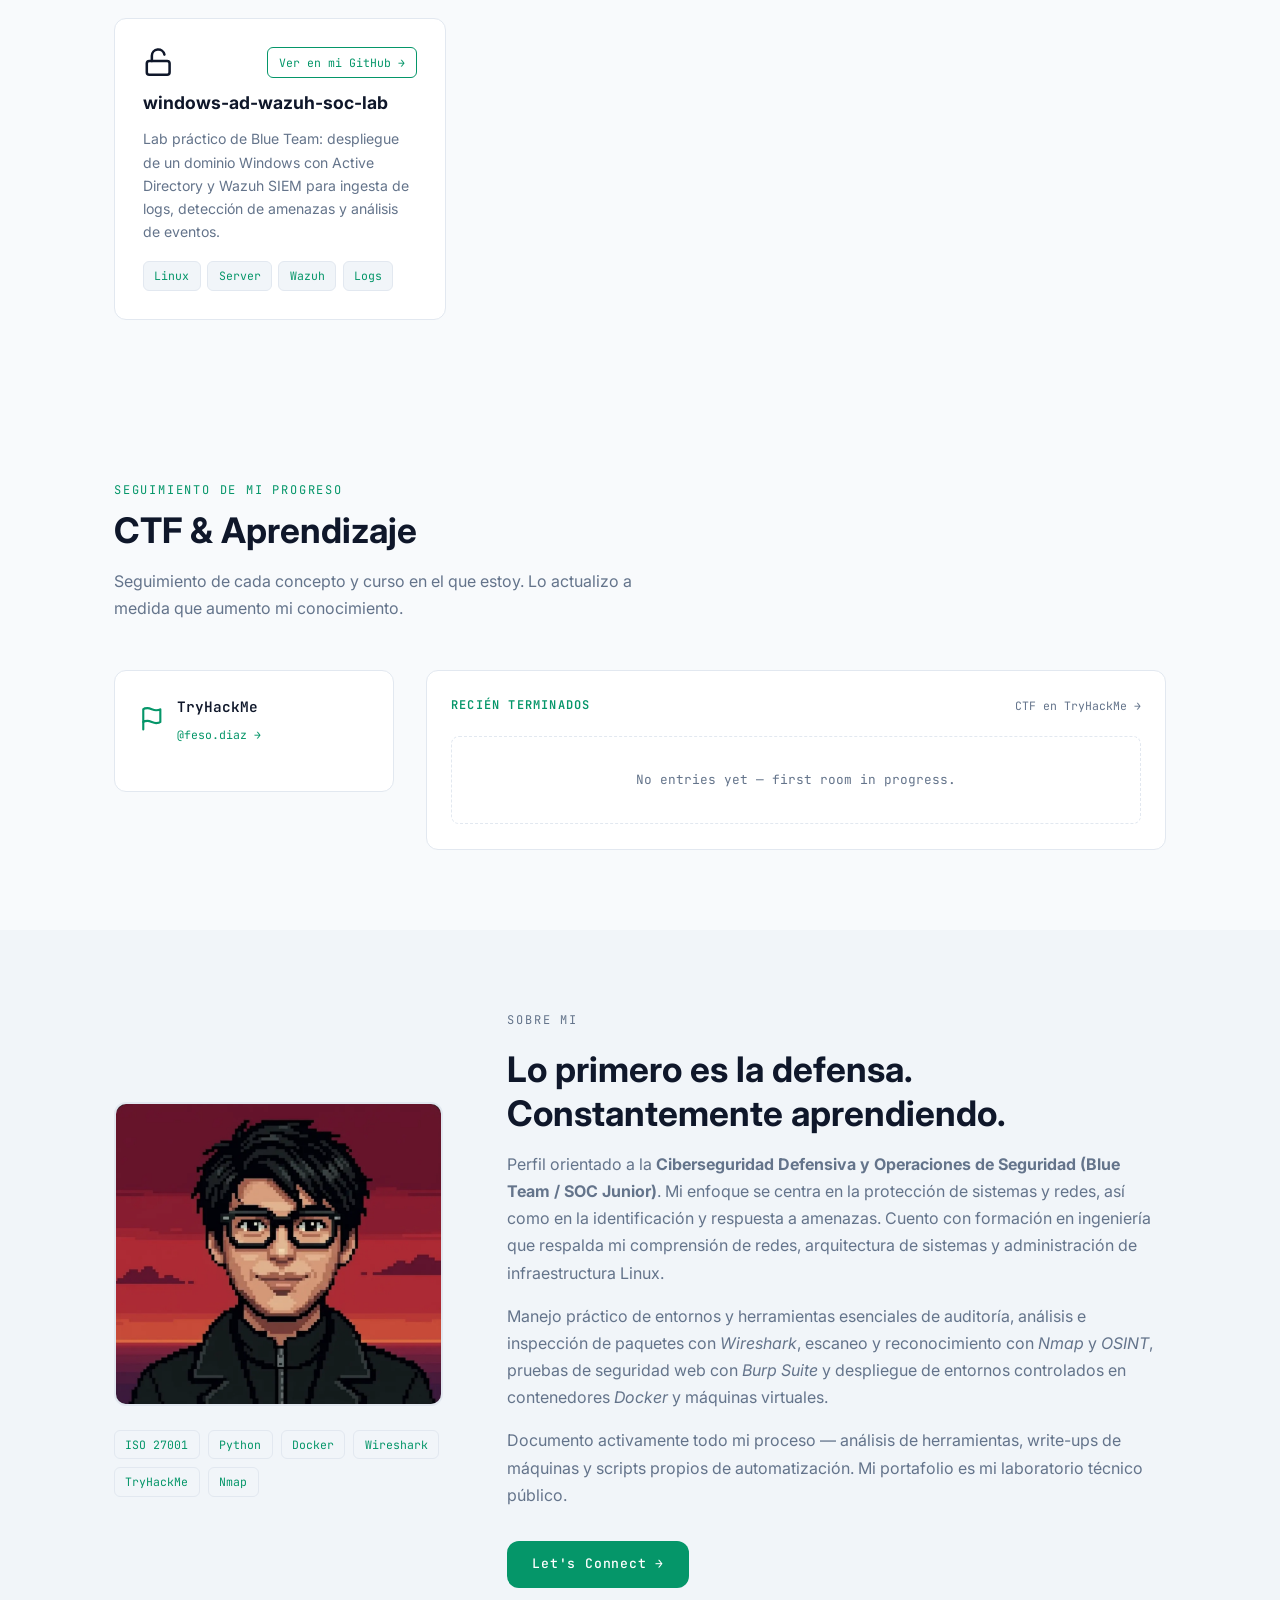
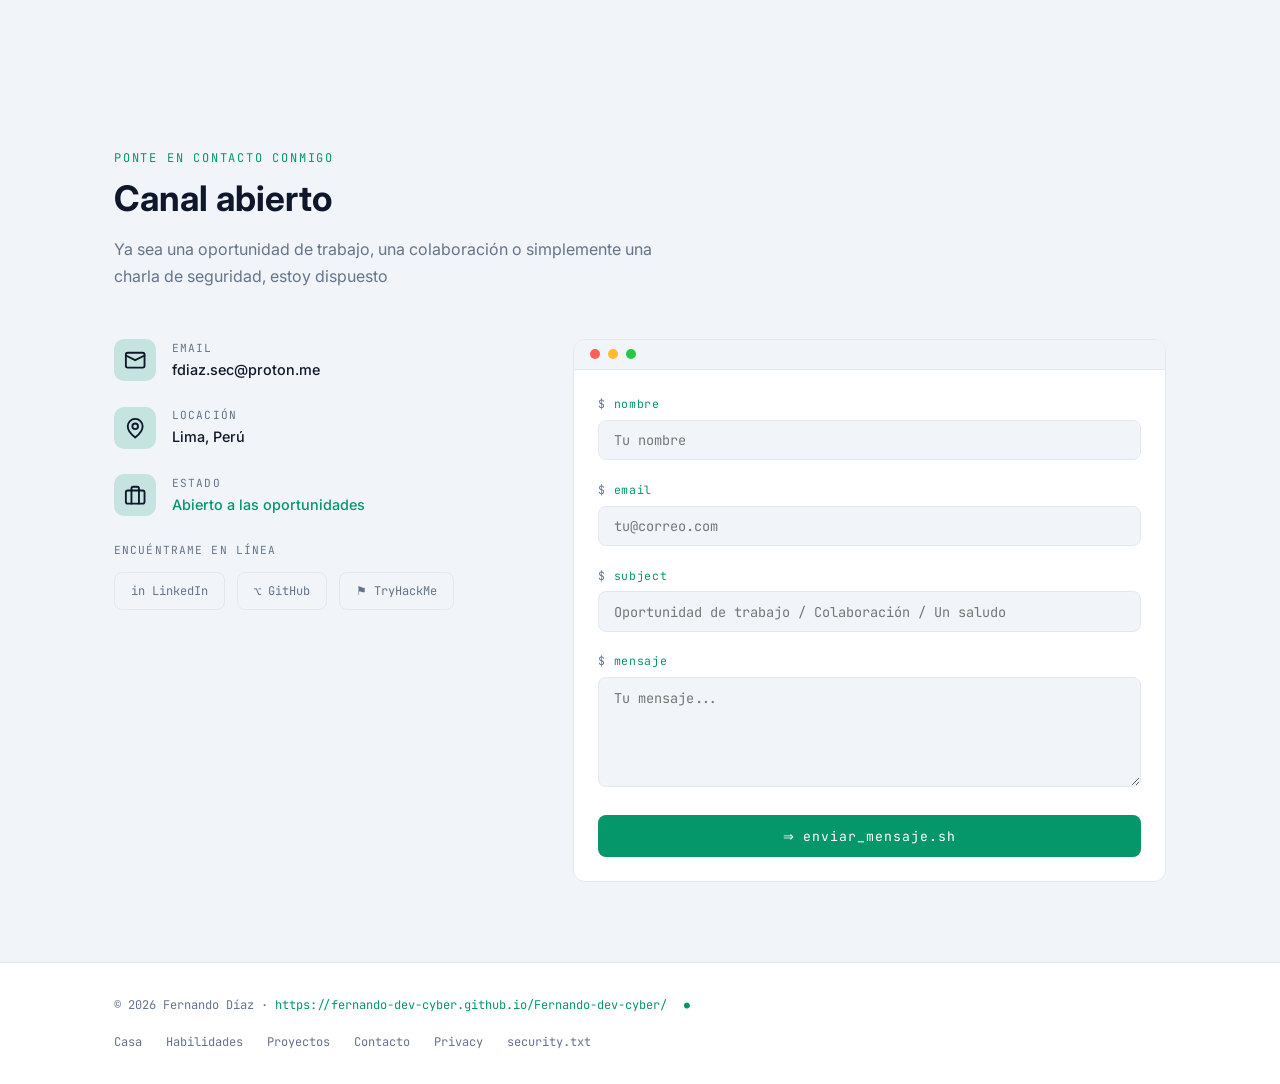
==== commit 4f9d076a: "feat(seo): metadatos completos, lang es, swap Experiencia↔Sobre mí y fix de enlaces" ====
--- a/index.html
+++ b/index.html
@@ -1,13 +1,26 @@
 <!DOCTYPE html>
-<html lang="en" data-theme="light">
+<html lang="es" data-theme="light">
 
 <head>
   <meta charset="UTF-8">
   <meta name="viewport" content="width=device-width, initial-scale=1.0">
+  <meta name="theme-color" content="#059669">
+
+  <!-- Anti-FOUC: aplica el tema guardado antes del primer paint -->
+  <script>
+    (function () {
+      try {
+        var t = localStorage.getItem('pm-theme') ||
+          (window.matchMedia('(prefers-color-scheme: dark)').matches ? 'dark' : 'light');
+        document.documentElement.setAttribute('data-theme', t);
+      } catch (e) { }
+    })();
+  </script>
 
   <!-- SEO -->
   <title>Fernando Raúl Díaz Benites · Security & Automation</title>
-  <meta name="description" content="Fernando Raúl Díaz Benites –">
+  <meta name="description"
+    content="Portafolio de Fernando Raúl Díaz Benites — estudiante de Ciberseguridad (Blue Team / SOC). Write-ups de CTF, análisis de vulnerabilidades, automatización en Python/Bash y hardening Linux. Lima, Perú.">
   <meta name="keywords"
     content="cybersecurity, pentesting, red team, blue team, python, bash, tryhackme, hackthebox, burpsuite, iso27001">
   <meta name="author" content="Fernando Raúl Díaz Benites">
@@ -15,17 +28,22 @@
 
   <!-- Open Graph -->
   <meta property="og:type" content="website">
+  <meta property="og:site_name" content="Fernando Raúl Díaz Benites · Portafolio">
+  <meta property="og:locale" content="es_PE">
   <meta property="og:url" content="https://fernando-dev-cyber.github.io/Fernando-dev-cyber/">
   <meta property="og:title" content="Fernando Raúl Díaz Benites · Ciberseguridad">
   <meta property="og:description"
     content="Portafolio Técnico: Write-ups de CTFs, Análisis de Vulnerabilidades y Proyectos de Ciberseguridad.">
   <meta property="og:image" content="https://fernando-dev-cyber.github.io/Fernando-dev-cyber/winpixel.png">
+  <meta property="og:image:width" content="1024">
+  <meta property="og:image:height" content="955">
 
   <!-- Twitter Card -->
   <meta name="twitter:card" content="summary_large_image">
   <meta name="twitter:title" content="Fernando Raúl Díaz Benites · Ciberseguridad">
   <meta name="twitter:description"
-    content="cybersecurity, pentesting, red team, blue team, python, bash, tryhackme, hackthebox, burpsuite, iso27001">
+    content="Estudiante de Ciberseguridad (Blue Team / SOC). Write-ups de CTF, análisis de vulnerabilidades y hardening de sistemas.">
+  <meta name="twitter:image" content="https://fernando-dev-cyber.github.io/Fernando-dev-cyber/winpixel.png">
 
   <!-- JSON-LD Structured Data -->
   <script type="application/ld+json">
@@ -35,14 +53,25 @@
     "name": "Fernando Raúl Díaz Benites",
     "jobTitle": "Cybersecurity & Systems Engineer",
     "address": { "@type": "PostalAddress", "addressLocality": "Lima", "addressCountry": "PE" },
-    "email": "feso.diaz@gmail.com || fdiaz.sec@proton.me",
+    "email": "mailto:fdiaz.sec@proton.me",
     "url": "https://fernando-dev-cyber.github.io/Fernando-dev-cyber/",
-    "knowsAbout": ["Cybersecurity", "wireshark", "Pentesting", "Threat Hunting", "Python", "Linux", "TryHackMe"]
+    "sameAs": [
+      "https://github.com/Fernando-dev-cyber",
+      "https://www.linkedin.com/in/fernando-ra%C3%BAl-d%C3%ADaz-benites-161936354/",
+      "https://tryhackme.com/p/feso.diaz"
+    ],
+    "knowsAbout": ["Cybersecurity", "Wireshark", "Pentesting", "Threat Hunting", "Python", "Linux", "TryHackMe"]
   }
   </script>
 
+  <!-- Fonts (preconnect + link en vez de @import para no encadenar el render) -->
+  <link rel="preconnect" href="https://fonts.googleapis.com">
+  <link rel="preconnect" href="https://fonts.gstatic.com" crossorigin>
+  <link rel="stylesheet"
+    href="https://fonts.googleapis.com/css2?family=JetBrains+Mono:wght@300;400;500;700&family=Inter:wght@300;400;500;600;700&display=swap">
+
   <link rel="stylesheet" href="css/style.css">
-  <link rel="icon" <link rel="icon"
+  <link rel="icon"
     href="data:image/svg+xml,<svg xmlns='http://www.w3.org/2000/svg' viewBox='0 0 100 100'><text y='.85em' font-size='75' font-family='monospace' font-weight='bold' fill='%2310b981'>&gt;&gt;_</text></svg>">
 </head>
 
@@ -54,16 +83,17 @@
       <a href="#home" class="nav-logo"><span>&gt;</span> FRDB_</a>
       <ul class="nav-links" id="nav-links" role="list">
         <li><a href="#home">Casa</a></li>
-        <li><a href="#about">Sobre mi</a></li>
+        <li><a href="#experience">Experiencia</a></li>
         <li><a href="#skills">Habilidades</a></li>
         <li><a href="#projects">Proyectos</a></li>
-        <!-- <li><a href="blog.html">Blog</a></li> -->
-        <li><a href="#experience">Experiencia</a></li>
-        <!-- <li><a href="links.html">Personal</a></li> -->
+        <li><a href="#about">Sobre mi</a></li>
         <li><a href="#contact">Contacto</a></li>
       </ul>
       <div class="nav-actions">
-        <button class="theme-toggle" id="theme-toggle" aria-label="Toggle dark/light mode">⬤ Dark</button>
+        <button class="theme-toggle" id="theme-toggle" aria-label="Toggle dark/light mode"><svg class="icon"
+            aria-hidden="true">
+            <use href="icons.svg#moon"></use>
+          </svg> Dark</button>
         <button class="hamburger" id="hamburger" aria-label="Open menu" aria-expanded="false">
           <span></span><span></span><span></span>
         </button>
@@ -81,11 +111,16 @@
           DISPONIBLE PARA OPORTUNIDADES
         </div>
         <div class="hero-badge hero-badge--spec">
-          🎓 B.Tech · Cyber Security Specialization
+          <svg class="icon" aria-hidden="true">
+            <use href="icons.svg#graduation"></use>
+          </svg>
+          B.Tech · Cyber Security Specialization
         </div>
       </div>
       <h1 class="hero-title">
-        <span class="greeting">Hola 🐱‍👤, Soy</span>
+        <span class="greeting">Hola <svg class="icon" aria-hidden="true">
+            <use href="icons.svg#ghost"></use>
+          </svg>, Soy</span>
         <span class="glitch" data-text="Fernando Raúl Díaz Benites">Fernando Raúl Díaz Benites</span>
         <span class="typewriter-wrap">
           <span id="typewriter" class="typewriter accent"></span>
@@ -118,13 +153,289 @@
     </div>
   </section>
 
+  <!-- ========== EXPERIENCE ========== -->
+  <section id="experience" aria-labelledby="exp-heading">
+    <div class="container">
+      <p class="section-label reveal">REGISTRO DE EXPERIENCIA</p>
+      <h2 id="exp-heading" class="section-title reveal">Experiencia profesional</h2>
+      <p class="section-subtitle reveal">Mi historial en entornos empresariales.</p>
+
+      <div class="timeline">
+
+        <div class="timeline-item">
+          <div class="timeline-dot"></div>
+          <div class="timeline-header">
+            <span class="timeline-role">Bug Hunter <span class="timeline-type-badge">Internship</span></span>
+            <span class="timeline-company">@ HackerOne</span>
+            <span class="timeline-period">Dec 2025 – Present</span>
+          </div>
+        </div>
+
+        <!-- Education -->
+        <div class="timeline-item">
+          <div class="timeline-dot"></div>
+          <div class="timeline-header">
+            <span class="timeline-role">Ingeniero de Sistemas e Informática</span>
+            <span class="timeline-company">@ Universidad Tecnológica del Perú</span>
+            <span class="timeline-period">2021 – Agos 2026</span>
+          </div>
+          <div class="timeline-card">
+            <ul class="timeline-bullets">
+              <li>Especialización en <strong>Ciberseguridad</strong></li>
+              <li>Network Security, Ethical Hacking, Cryptography, Digital Forensics, Cloud Computing</li>
+            </ul>
+            <div class="timeline-tags">
+              <span class="tag">Cyber Security</span><span class="tag">Ing. Sistemas</span><span class="tag">UTP
+              </span>
+            </div>
+          </div>
+        </div>
+
+      </div>
+    </div>
+  </section>
+
+  <!-- ========== DOMAINS ========== -->
+  <section id="domains" aria-labelledby="domains-heading">
+    <div class="container">
+      <p class="section-label reveal">MI MAPA DE CONOCIMIENTO</p>
+      <h2 id="domains-heading" class="section-title reveal">Dominios de Seguridad</h2>
+      <p class="section-subtitle reveal">
+        Áreas en las que enfoco mi formación técnica, laboratorios prácticos y proyectos de investigación.
+      </p>
+
+      <div class="domain-clusters">
+
+        <!-- DEFENSA -->
+        <div class="domain-cluster reveal">
+          <div class="domain-cluster-header">
+            <span class="domain-cluster-icon">
+              <svg class="icon" aria-hidden="true">
+                <use href="icons.svg#shield"></use>
+              </svg>
+            </span>
+            <span class="domain-cluster-label">Defensa (Blue Team)</span>
+          </div>
+          <div class="domain-tags">
+            <span class="domain-tag">Análisis de Tráfico (Wireshark)</span>
+            <span class="domain-tag">Escaneo & Reconocimiento (Nmap)</span>
+            <span class="domain-tag">Linux Hardening & Ubuntu</span>
+            <span class="domain-tag">Auditoría Web (Burp Suite)</span>
+            <span class="domain-tag">Gestión de Vulnerabilidades</span>
+            <span class="domain-tag">Entornos Seguros en Docker</span>
+            <span class="domain-tag">Fundamentos SIEM & SOC</span>
+            <span class="domain-tag">Técnicas OSINT</span>
+          </div>
+        </div>
+
+        <!-- OFENSIVA -->
+        <div class="domain-cluster domain-cluster--offense reveal">
+          <div class="domain-cluster-header">
+            <span class="domain-cluster-icon">
+              <svg class="icon" aria-hidden="true">
+                <use href="icons.svg#swords"></use>
+              </svg>
+            </span>
+            <span class="domain-cluster-label">Ofensiva <span class="learning-badge">Aprendiendo</span></span>
+          </div>
+          <div class="domain-tags">
+            <span class="domain-tag domain-tag--offense">Conceptos Red Team</span>
+            <span class="domain-tag domain-tag--offense">OSINT</span>
+            <span class="domain-tag domain-tag--offense">Web App Security (Burpsuite)</span>
+            <span class="domain-tag domain-tag--offense">Escalada de Privilegios</span>
+          </div>
+        </div>
+
+        <!-- GOBERNANZA Y SISTEMAS -->
+        <div class="domain-cluster domain-cluster--gov reveal">
+          <div class="domain-cluster-header">
+            <span class="domain-cluster-icon">
+              <svg class="icon" aria-hidden="true">
+                <use href="icons.svg#clipboard"></use>
+              </svg>
+            </span>
+            <span class="domain-cluster-label">Gobernanza & Sistemas</span>
+          </div>
+          <div class="domain-tags">
+            <span class="domain-tag domain-tag--gov">ISO 27001 / SGSI</span>
+            <span class="domain-tag domain-tag--gov">Gestión de Riesgos</span>
+            <span class="domain-tag domain-tag--gov">Hardening Linux</span>
+            <span class="domain-tag domain-tag--gov">Seguridad en Redes</span>
+          </div>
+        </div>
+
+      </div>
+    </div>
+  </section>
+
+  <!-- ========== SKILLS ========== -->
+  <section id="skills" aria-labelledby="skills-heading">
+    <div class="container">
+      <p class="section-label reveal">Arsenal técnico</p>
+      <h2 id="skills-heading" class="section-title reveal">Con qué trabajo</h2>
+      <p class="section-subtitle reveal">Herramientas, plataformas y frameworks que empleo.</p>
+      <div class="skills-categories">
+
+        <div class="skill-category reveal">
+          <p class="skill-category-label">Detection &amp; Traffic Analysis</p>
+          <div class="skill-tags">
+            <span class="tag">Wireshark</span>
+            <span class="tag">Wazuh SIEM</span>
+            <span class="tag">TCP/IP &amp; Modelo OSI</span>
+            <span class="tag">Inspección de Paquetes</span>
+            <span class="tag">Syslog &amp; Event Viewer</span>
+            <span class="tag">Análisis de Logs</span>
+            <span class="tag">Fundamentos SOC</span>
+          </div>
+        </div>
+
+        <!-- Categoría 2: Auditoría y Reconocimiento -->
+        <div class="skill-category reveal">
+          <p class="skill-category-label">Auditoría &amp; Reconocimiento</p>
+          <div class="skill-tags">
+            <span class="tag">Nmap &amp; NSE</span>
+            <span class="tag">Burp Suite</span>
+            <span class="tag">Técnicas OSINT</span>
+            <span class="tag">ffuf / Gobuster</span>
+            <span class="tag">OWASP Top 10</span>
+            <span class="tag">Gestión de Vulnerabilidades</span>
+            <span class="tag">Escaneo de Puertos</span>
+          </div>
+        </div>
+
+        <!-- Categoría 3: Sistemas, Virtualización y Hardening -->
+        <div class="skill-category reveal">
+          <p class="skill-category-label">Sistemas &amp; Infraestructura</p>
+          <div class="skill-tags">
+            <span class="tag">Linux (Ubuntu / Kali)</span>
+            <span class="tag">Docker</span>
+            <span class="tag">Active Directory (Labs)</span>
+            <span class="tag">VirtualBox</span>
+            <span class="tag">Permisos Linux &amp; ACLs</span>
+            <span class="tag">Systemd &amp; Servicios</span>
+            <span class="tag">SSH Hardening</span>
+          </div>
+        </div>
+
+        <!-- Categoría 4: Scripting y Automatización -->
+        <div class="skill-category reveal">
+          <p class="skill-category-label">Scripting &amp; Automatización</p>
+          <div class="skill-tags">
+            <span class="tag">Python</span>
+            <span class="tag">Bash Scripting</span>
+            <span class="tag">Linux CLI</span>
+            <span class="tag">Git / GitHub</span>
+            <span class="tag">SQL (Consultas)</span>
+            <span class="tag">REST APIs</span>
+            <span class="tag">Power Automate</span>
+          </div>
+        </div>
+
+        <div class="skill-category reveal">
+          <p class="skill-category-label">Labs &amp; Plataformas Prácticas</p>
+          <div class="skill-tags">
+            <span class="tag">TryHackMe</span>
+            <span class="tag">Hack The Box</span>
+            <span class="tag">Homelabs Locales</span>
+            <span class="tag">UFW / iptables</span>
+            <span class="tag">Blue Team Focus</span>
+            <span class="tag">Análisis de Tráfico HTTP/DNS</span>
+          </div>
+        </div>
+
+      </div>
+    </div>
+  </section>
+
+  <!-- ========== PROJECTS ========== -->
+  <section id="projects" aria-labelledby="projects-heading">
+    <div class="container">
+      <p class="section-label reveal">Cosas que he construido</p>
+      <h2 id="projects-heading" class="section-title reveal">Proyectos</h2>
+      <p class="section-subtitle reveal">Proyectos que demuestran mi conocimiento práctico y técnico.</p>
+      <div class="projects-grid">
+
+        <div class="project-card reveal">
+          <div class="project-header">
+            <div class="project-icon">
+              <svg class="icon" aria-hidden="true">
+                <use href="icons.svg#lock-open"></use>
+              </svg>
+            </div>
+            <a href="https://github.com/Fernando-dev-cyber/windows-ad-wazuh-soc-lab" target="_blank" rel="noopener"
+              class="project-link">Ver en mi
+              GitHub →</a>
+          </div>
+          <h3 class="project-title">windows-ad-wazuh-soc-lab</h3>
+          <p class="project-desc">Lab práctico de Blue Team: despliegue de un dominio Windows con Active Directory y
+            Wazuh SIEM para ingesta de logs, detección de amenazas y análisis de eventos.</p>
+          <div class="project-tags">
+            <span class="tag">Linux</span><span class="tag">Server</span><span class="tag">Wazuh</span><span
+              class="tag">Logs</span>
+          </div>
+        </div>
+
+      </div>
+
+      <div class="gh-live" id="gh-live" hidden>
+        <div class="gh-live-header">
+          <span class="gh-live-title"><span class="gh-live-dot"></span> Actualmente en mi Github</span>
+          <a href="https://github.com/Fernando-dev-cyber" target="_blank" rel="noopener" class="project-link">@FernanDEV
+            →</a>
+        </div>
+        <div class="gh-repos" id="gh-repos"></div>
+      </div>
+    </div>
+  </section>
+
+  <!-- ========== CTF & LEARNING ========== -->
+  <section id="ctf" aria-labelledby="ctf-heading">
+    <div class="container">
+      <p class="section-label reveal">SEGUIMIENTO DE MI PROGRESO</p>
+      <h2 id="ctf-heading" class="section-title reveal">CTF &amp; Aprendizaje</h2>
+      <p class="section-subtitle reveal">Seguimiento de cada concepto y curso en el que estoy.
+        Lo actualizo a medida que aumento mi conocimiento.</p>
+      <div class="ctf-grid">
+
+        <div class="ctf-platform-card reveal">
+          <div class="ctf-platform-header">
+            <span class="ctf-platform-icon">
+              <svg class="icon" aria-hidden="true">
+                <use href="icons.svg#flag"></use>
+              </svg>
+            </span>
+            <div>
+              <div class="ctf-platform-name">TryHackMe</div>
+              <a href="https://tryhackme.com/p/feso.diaz" target="_blank" rel="noopener"
+                class="ctf-profile-link">@feso.diaz →</a>
+            </div>
+          </div>
+          <img src="https://tryhackme-badges.s3.amazonaws.com/feso.diaz.png" alt="TryHackMe rank badge para feso.diaz"
+            class="ctf-badge-img" loading="lazy" onerror="this.style.display='none'">
+          <div class="thm-stats" id="thm-stats" hidden></div>
+        </div>
+
+        <div class="ctf-log reveal">
+          <div class="ctf-log-header">
+            <span class="ctf-log-title">Recién terminados</span>
+            <a href="https://tryhackme.com/p/feso.diaz" target="_blank" rel="noopener" class="ctf-view-all">CTF en
+              TryHackMe →</a>
+          </div>
+          <div id="ctf-completions-list"></div>
+          <!-- populated by ctf-data.js -->
+        </div>
+      </div>
+
+    </div>
+  </section>
+
   <!-- ========== ABOUT ========== -->
   <section id="about" aria-labelledby="about-heading">
     <div class="container">
       <div class="about-grid">
         <div class="about-img-wrap reveal">
           <div class="about-img-frame">
-            <img src="winpixel.png" alt="Fernando Díaz" width="300" height="300">
+            <img src="winpixel.webp" alt="Fernando Díaz" width="300" height="300" loading="lazy">
           </div>
           <div class="about-tags">
             <span class="tag">ISO 27001</span>
@@ -137,7 +448,7 @@
         </div>
         <div class="about-text reveal">
           <p class="section-label">Sobre mi</p>
-          <h2 id="about-heading" class="section-title">Lo primero es la defensa.<br>Constatemente aprendiendo.</h2>
+          <h2 id="about-heading" class="section-title">Lo primero es la defensa.<br>Constantemente aprendiendo.</h2>
           <p>
             Perfil orientado a la <strong>Ciberseguridad Defensiva y Operaciones de Seguridad (Blue Team / SOC
               Junior)</strong>.
@@ -163,269 +474,10 @@
     </div>
   </section>
 
-  <!-- ========== DOMAINS ========== -->
-  <section id="domains" aria-labelledby="domains-heading">
-    <div class="container">
-      <p class="section-label reveal">MI MAPA DE CONOCIMIENTO</p>
-      <h2 id="domains-heading" class="section-title reveal">Dominios de Seguridad</h2>
-      <p class="section-subtitle reveal">
-        Áreas en las que enfoco mi formación técnica, laboratorios prácticos y proyectos de investigación.
-      </p>
-
-      <div class="domain-clusters">
-
-        <!-- DEFENSA -->
-        <div class="domain-cluster reveal">
-          <div class="domain-cluster-header">
-            <span class="domain-cluster-icon">🛡</span>
-            <span class="domain-cluster-label">Defensa (Blue Team)</span>
-          </div>
-          <div class="domain-tags">
-            <span class="domain-tag">Análisis de Tráfico (Wireshark)</span>
-            <span class="domain-tag">Escaneo & Reconocimiento (Nmap)</span>
-            <span class="domain-tag">Linux Hardening & Ubuntu</span>
-            <span class="domain-tag">Auditoría Web (Burp Suite)</span>
-            <span class="domain-tag">Gestión de Vulnerabilidades</span>
-            <span class="domain-tag">Entornos Seguros en Docker</span>
-            <span class="domain-tag">Fundamentos SIEM & SOC</span>
-            <span class="domain-tag">Técnicas OSINT</span>
-          </div>
-        </div>
-
-        <!-- OFENSIVA -->
-        <div class="domain-cluster domain-cluster--offense reveal">
-          <div class="domain-cluster-header">
-            <span class="domain-cluster-icon">⚔️</span>
-            <span class="domain-cluster-label">Ofensiva <span class="learning-badge">Aprendiendo</span></span>
-          </div>
-          <div class="domain-tags">
-            <span class="domain-tag domain-tag--offense">Conceptos Red Team</span>
-            <span class="domain-tag domain-tag--offense">OSINT</span>
-            <span class="domain-tag domain-tag--offense">Web App Security (Burpsuite)</span>
-            <span class="domain-tag domain-tag--offense">Escalada de Privilegios</span>
-          </div>
-        </div>
-
-        <!-- GOBERNANZA Y SISTEMAS -->
-        <div class="domain-cluster domain-cluster--gov reveal">
-          <div class="domain-cluster-header">
-            <span class="domain-cluster-icon">📋</span>
-            <span class="domain-cluster-label">Gobernanza & Sistemas</span>
-          </div>
-          <div class="domain-tags">
-            <span class="domain-tag domain-tag--gov">ISO 27001 / SGSI</span>
-            <span class="domain-tag domain-tag--gov">Gestión de Riesgos</span>
-            <span class="domain-tag domain-tag--gov">Hardening Linux</span>
-            <span class="domain-tag domain-tag--gov">Seguridad en Redes</span>
-          </div>
-        </div>
-
-      </div>
-    </div>
-  </section>
-
-  <!-- ========== SKILLS ========== -->
-  <section id="skills" aria-labelledby="skills-heading">
-    <div class="container">
-      <p class="section-label reveal">Arsenal técnico</p>
-      <h2 id="skills-heading" class="section-title reveal">Con qué trabajo</h2>
-      <p class="section-subtitle reveal">Herramientas, plataformas y framewoks que empleo.</p>
-      <div class="skills-categories">
-
-        <div class="skill-category reveal">
-          <p class="skill-category-label">Detection &amp; Traffic Analysis</p>
-          <div class="skill-tags">
-            <span class="tag">Wireshark</span>
-            <span class="tag">Wazuh SIEM</span>
-            <span class="tag">TCP/IP &amp; Modelo OSI</span>
-            <span class="tag">Inspección de Paquetes</span>
-            <span class="tag">Syslog &amp; Event Viewer</span>
-            <span class="tag">Análisis de Logs</span>
-            <span class="tag">Fundamentos SOC</span>
-          </div>
-        </div>
-
-        <!-- Categoría 2: Auditoría y Reconocimiento -->
-        <div class="skill-category reveal">
-          <p class="skill-category-label">Auditoría &amp; Reconocimiento</p>
-          <div class="skill-tags">
-            <span class="tag">Nmap &amp; NSE</span>
-            <span class="tag">Burp Suite</span>
-            <span class="tag">Técnicas OSINT</span>
-            <span class="tag">ffuf / Gobuster</span>
-            <span class="tag">OWASP Top 10</span>
-            <span class="tag">Gestión de Vulnerabilidades</span>
-            <span class="tag">Escaneo de Puertos</span>
-          </div>
-        </div>
-
-        <!-- Categoría 3: Sistemas, Virtualización y Hardening -->
-        <div class="skill-category reveal">
-          <p class="skill-category-label">Sistemas &amp; Infraestructura</p>
-          <div class="skill-tags">
-            <span class="tag">Linux (Ubuntu / Kali)</span>
-            <span class="tag">Docker</span>
-            <span class="tag">Active Directory (Labs)</span>
-            <span class="tag">VirtualBox</span>
-            <span class="tag">Permisos Linux &amp; ACLs</span>
-            <span class="tag">Systemd &amp; Servicios</span>
-            <span class="tag">SSH Hardening</span>
-          </div>
-        </div>
-
-        <!-- Categoría 4: Scripting y Automatización -->
-        <div class="skill-category reveal">
-          <p class="skill-category-label">Scripting &amp; Automatización</p>
-          <div class="skill-tags">
-            <span class="tag">Python</span>
-            <span class="tag">Bash Scripting</span>
-            <span class="tag">Linux CLI</span>
-            <span class="tag">Git / GitHub</span>
-            <span class="tag">SQL (Consultas)</span>
-            <span class="tag">REST APIs</span>
-            <span class="tag">Power Automate</span>
-          </div>
-        </div>
-
-        <div class="skill-category reveal">
-          <p class="skill-category-label">Labs &amp; Plataformas Prácticas</p>
-          <div class="skill-tags">
-            <span class="tag">TryHackMe</span>
-            <span class="tag">Hack The Box</span>
-            <span class="tag">Homelabs Locales</span>
-            <span class="tag">UFW / iptables</span>
-            <span class="tag">Blue Team Focus</span>
-            <span class="tag">Análisis de Tráfico HTTP/DNS</span>
-          </div>
-        </div>
-
-      </div>
-    </div>
-  </section>
-
-  <!-- ========== PROJECTS ========== -->
-  <section id="projects" aria-labelledby="projects-heading">
-    <div class="container">
-      <p class="section-label reveal">Cosas que he construido</p>
-      <h2 id="projects-heading" class="section-title reveal">Proyectos</h2>
-      <p class="section-subtitle reveal">Proyectos que demuestran mi conocimiento práctico y técnico.</p>
-      <div class="projects-grid">
-
-        <div class="project-card reveal">
-          <div class="project-header">
-            <div class="project-icon">🔓</div>
-            <a href="https://github.com/Fernando-dev-cyber/windows-ad-wazuh-soc-lab" target="_blank" rel="noopener"
-              class="project-link">Ver en mi
-              GitHub →</a>
-          </div>
-          <h3 class="project-title">windows-ad-wazuh-soc-lab</h3>
-          <p class="project-desc"> </p>
-          <div class="project-tags">
-            <span class="tag">Linux</span><span class="tag">Server</span><span class="tag">Wazuh</span><span
-              class="tag">Logs</span>
-          </div>
-        </div>
-
-      </div>
-
-      <div class="gh-live" id="gh-live" hidden>
-        <div class="gh-live-header">
-          <span class="gh-live-title"><span class="gh-live-dot"></span> Actualmente en mi Github</span>
-          <a href="https://github.com/Fernando-dev-cyber" target="_blank" rel="noopener" class="project-link">@FernanDEV
-            →</a>
-        </div>
-        <div class="gh-repos" id="gh-repos"></div>
-      </div>
-    </div>
-  </section>
-
-  <!-- ========== CTF & LEARNING ========== -->
-  <section id="ctf" aria-labelledby="ctf-heading">
-    <div class="container">
-      <p class="section-label reveal">SEGUIMIENTO DE MI PROGRESO</p>
-      <h2 id="ctf-heading" class="section-title reveal">CTF &amp; Aprendizaje</h2>
-      <p class="section-subtitle reveal">Seguimiento de cada concepto y curso en el que estoy.
-        Lo actualizo a medida que aumento mi conocimiento.</p>
-      <div class="ctf-grid">
-
-        <div class="ctf-platform-card reveal">
-          <div class="ctf-platform-header">
-            <span class="ctf-platform-icon">⚑</span>
-            <div>
-              <div class="ctf-platform-name">TryHackMe</div>
-              <a href="https://tryhackme.com/p/feso.diaz" target="_blank" rel="noopener"
-                class="ctf-profile-link">@feso.diaz →</a>
-            </div>
-          </div>
-          <img src="https://tryhackme-badges.s3.amazonaws.com/feso.diaz.png" alt="TryHackMe rank badge para feso.diaz"
-            class="ctf-badge-img" loading="lazy" onerror="this.style.display='none'">
-          <div class="thm-stats" id="thm-stats" hidden></div>
-        </div>
-
-        <div class="ctf-log reveal">
-          <div class="ctf-log-header">
-            <span class="ctf-log-title">Recién terminados</span>
-            <a href="blog.html?domain=ctf" class="ctf-view-all">CTF reseñas →</a>
-          </div>
-          <div id="ctf-completions-list"></div>
-          <!-- populated by ctf-data.js -->
-        </div>
-      </div>
-
-    </div>
-    </div>
-  </section>
-
-  <!-- ========== EXPERIENCE ========== -->
-  <section id="experience" aria-labelledby="exp-heading">
-    <div class="container">
-      <p class="section-label reveal">REGISTRO DE EXPERIENCIA</p>
-      <h2 id="exp-heading" class="section-title reveal">Experiencia profesional</h2>
-      <p class="section-subtitle reveal">Mi historial en entornos empresariales.</p>
-
-      <div class="timeline">
-
-
-
-        <div class="timeline-item">
-          <div class="timeline-dot"></div>
-          <div class="timeline-header">
-            <span class="timeline-role">Bug Hunter <span class="timeline-type-badge">Internship</span></span>
-            <span class="timeline-company">@ HackerOne</span>
-            <span class="timeline-period">Dec 2025 – Present</span>
-          </div>
-        </div>
-
-
-
-        <!-- Education -->
-        <div class="timeline-item">
-          <div class="timeline-dot"></div>
-          <div class="timeline-header">
-            <span class="timeline-role">Ingeniero de Sistemas e Informática</span>
-            <span class="timeline-company">@ Universidad Tecnológica del Perú</span>
-            <span class="timeline-period"> 2021 – Agos 2026</span>
-          </div>
-          <div class="timeline-card">
-            <ul class="timeline-bullets">
-              <li>Especialización en <strong>Ciberseguridad</strong></li>
-              <li>Network Security, Ethical Hacking, Cryptography, Digital Forensics, Cloud Computing</li>
-            </ul>
-            <div class="timeline-tags">
-              <span class="tag">Cyber Security</span><span class="tag">Ing. Sistemas</span><span class="tag">UTP
-              </span>
-            </div>
-          </div>
-        </div>
-
-      </div>
-    </div>
-  </section>
-
   <!-- ========== CONTACT ========== -->
   <section id="contact" aria-labelledby="contact-heading">
     <div class="container">
-      <p class="section-label reveal">Ponte en contacto conmigo ^_^</p>
+      <p class="section-label reveal">Ponte en contacto conmigo</p>
       <h2 id="contact-heading" class="section-title reveal">Canal abierto</h2>
       <p class="section-subtitle reveal">Ya sea una oportunidad de trabajo, una colaboración o simplemente una charla de
         seguridad, estoy
@@ -433,28 +485,40 @@
       <div class="contact-grid">
         <div class="contact-info reveal">
           <div class="contact-item">
-            <div class="contact-icon">✉</div>
+            <div class="contact-icon">
+              <svg class="icon" aria-hidden="true">
+                <use href="icons.svg#mail"></use>
+              </svg>
+            </div>
             <div>
               <div class="contact-label">Email</div>
-              <div class="contact-val">fdiaz.sec@protonmail.com</div>
+              <div class="contact-val">fdiaz.sec@proton.me</div>
             </div>
           </div>
           <div class="contact-item">
-            <div class="contact-icon">📍</div>
+            <div class="contact-icon">
+              <svg class="icon" aria-hidden="true">
+                <use href="icons.svg#map-pin"></use>
+              </svg>
+            </div>
             <div>
               <div class="contact-label">Locación</div>
               <div class="contact-val">Lima, Perú</div>
             </div>
           </div>
           <div class="contact-item">
-            <div class="contact-icon">💼</div>
+            <div class="contact-icon">
+              <svg class="icon" aria-hidden="true">
+                <use href="icons.svg#briefcase"></use>
+              </svg>
+            </div>
             <div>
               <div class="contact-label">Estado</div>
               <div class="contact-val" style="color:var(--accent);">Abierto a las oportunidades</div>
             </div>
           </div>
           <div>
-            <div class="contact-label" style="margin-bottom:0.75rem;">Encuentrame en línea</div>
+            <div class="contact-label" style="margin-bottom:0.75rem;">Encuéntrame en línea</div>
             <div class="contact-links">
               <a href="https://www.linkedin.com/in/fernando-ra%C3%BAl-d%C3%ADaz-benites-161936354/" target="_blank"
                 rel="noopener" class="social-btn">in
@@ -506,8 +570,6 @@
     </div>
   </section>
 
-
-
   <!-- ========== FOOTER ========== -->
   <footer>
     <div class="container footer-inner">
@@ -520,7 +582,7 @@
       <nav class="footer-links" aria-label="Footer navigation">
         <a href="#home">Casa</a>
         <a href="#skills">Habilidades</a>
-        <a href="links.html">Personal</a>
+        <a href="#projects">Proyectos</a>
         <a href="#contact">Contacto</a>
         <a href="privacy.txt">Privacy</a>
         <a href=".well-known/security.txt">security.txt</a>
@@ -529,7 +591,10 @@
   </footer>
 
   <!-- ========== TERMINAL FAB ========== -->
-  <button class="terminal-fab" id="terminal-fab" aria-label="Open terminal" title="Open terminal">⌨</button>
+  <button class="terminal-fab" id="terminal-fab" aria-label="Open terminal" title="Open terminal"><svg class="icon"
+      aria-hidden="true">
+      <use href="icons.svg#keyboard"></use>
+    </svg></button>
 
   <div class="terminal-window" id="terminal-window" role="dialog" aria-label="Interactive terminal">
     <div class="term-bar">
@@ -541,14 +606,18 @@
     <div class="terminal-output" id="term-output"></div>
     <div class="terminal-input-wrap">
       <span class="term-prompt">FRDB@pm ~ $</span>
-      <input type="text" class="terminal-input" id="term-input" placeholder="type a command... 👻" autocomplete="off"
-        spellcheck="false">
+      <input type="text" class="terminal-input" id="term-input" placeholder="type a command... (help)"
+        autocomplete="off" spellcheck="false">
     </div>
   </div>
 
   <!-- ========== ACHIEVEMENT TOAST ========== -->
   <div class="achievement-toast" id="achievement-toast" role="status" aria-live="polite">
-    <div class="achievement-icon">🏆</div>
+    <div class="achievement-icon">
+      <svg class="icon" aria-hidden="true">
+        <use href="icons.svg#trophy"></use>
+      </svg>
+    </div>
     <div class="achievement-text">
       <div class="achievement-label">Logro Desbloqueado</div>
       <div class="achievement-name"></div>
@@ -647,12 +716,8 @@
 
 </html>
 
-
-
-
-
 <!--
   Portafolio Técnico de Fernando Raúl Díaz Benites
   Basado en la arquitectura web original de Pranay Mokida (github.com/pranayesse/home).
   Modificado y optimizado para entornos de Ciberseguridad / Blue Team.
--->+-->
--- a/css/style.css
+++ b/css/style.css
@@ -3,8 +3,7 @@
   style.css
    ============================================================ */
 
-/* ---------- Google Fonts ---------- */
-@import url('https://fonts.googleapis.com/css2?family=JetBrains+Mono:wght@300;400;500;700&family=Inter:wght@300;400;500;600;700&display=swap');
+/* Google Fonts se cargan en el <head> con preconnect + <link> (mejor que @import). */
 
 /* ---------- CSS Custom Properties ---------- */
 :root {
@@ -145,6 +144,32 @@
   color: var(--accent);
 }
 
+/* ---------- Iconos SVG (sprite icons.svg vía <use>) ---------- */
+.icon {
+  width: 1em;
+  height: 1em;
+  display: inline-block;
+  vertical-align: -0.125em;
+  fill: none;
+  stroke: currentColor;
+  stroke-width: 2;
+  stroke-linecap: round;
+  stroke-linejoin: round;
+  flex-shrink: 0;
+}
+
+/* Contenedores de icono: tamaño explícito en vez de heredar font-size */
+.contact-icon .icon { width: 1.4rem; height: 1.4rem; }
+.domain-cluster-icon .icon { width: 1.3rem; height: 1.3rem; }
+.project-icon .icon { width: 1.9rem; height: 1.9rem; }
+.ctf-platform-icon .icon { width: 1.6rem; height: 1.6rem; }
+.achievement-icon .icon { width: 1.5rem; height: 1.5rem; }
+.terminal-fab .icon { width: 1.4rem; height: 1.4rem; }
+.theme-toggle .icon { width: 0.95rem; height: 0.95rem; }
+.hero-badge .icon { width: 0.9rem; height: 0.9rem; }
+.greeting .icon { width: 1em; height: 1em; }
+.gh-repo-meta .icon { width: 0.75rem; height: 0.75rem; vertical-align: -0.1em; }
+
 /* ---------- Layout Helpers ---------- */
 .container {
   max-width: 1100px;
@@ -568,171 +593,8 @@
 }
 
 /* ---------- Skills ---------- */
-#skills {}
-
-.skills-header {
-  display: flex;
-  justify-content: space-between;
-  align-items: flex-end;
-  flex-wrap: wrap;
-  gap: 1rem;
-  margin-bottom: 3rem;
-}
-
-.scan-btn {
-  font-family: var(--mono);
-  font-size: 0.78rem;
-  background: transparent;
-  border: 1px solid var(--accent);
-  color: var(--accent);
-  padding: 0.5rem 1.1rem;
-  border-radius: 6px;
-  cursor: pointer;
-  letter-spacing: 0.08em;
-  transition: all var(--transition);
-  display: flex;
-  align-items: center;
-  gap: 0.5rem;
-}
-
-.scan-btn:hover {
-  background: var(--accent);
-  color: #fff;
-}
-
-.scan-btn.scanning {
-  -webkit-animation: scanning 1s steps(2) infinite;
-  animation: scanning 1s steps(2) infinite;
-}
-
-@-webkit-keyframes scanning {
-
-  0%,
-  100% {
-    opacity: 1;
-  }
-
-  50% {
-    opacity: 0.4;
-  }
-}
-
-@keyframes scanning {
-
-  0%,
-  100% {
-    opacity: 1;
-  }
-
-  50% {
-    opacity: 0.4;
-  }
-}
-
-.skills-grid {
-  display: grid;
-  grid-template-columns: repeat(auto-fill, minmax(320px, 1fr));
-  gap: 1.5rem;
-}
-
-.skill-card {
-  background: var(--surface);
-  border: 1px solid var(--border);
-  border-radius: var(--radius);
-  padding: 1.5rem;
-  transition: all var(--transition);
-  position: relative;
-  overflow: hidden;
-}
-
-.skill-card::before {
-  content: '';
-  position: absolute;
-  top: 0;
-  left: 0;
-  right: 0;
-  height: 2px;
-  background: linear-gradient(90deg, var(--accent), var(--accent2));
-  transform: scaleX(0);
-  transform-origin: left;
-  transition: transform 0.4s ease;
-}
-
-.skill-card:hover {
-  border-color: var(--accent);
-  box-shadow: var(--shadow);
-}
-
-.skill-card:hover::before {
-  transform: scaleX(1);
-}
-
-.skill-card-header {
-  display: flex;
-  align-items: center;
-  gap: 0.75rem;
-  margin-bottom: 1.2rem;
-}
-
-.skill-icon {
-  width: 36px;
-  height: 36px;
-  background: var(--accent-glow);
-  border-radius: 8px;
-  display: flex;
-  align-items: center;
-  justify-content: center;
-  font-size: 1rem;
-}
-
-.skill-card-title {
-  font-family: var(--mono);
-  font-size: 0.82rem;
-  font-weight: 600;
-  letter-spacing: 0.06em;
-  color: var(--text);
-}
-
-.skill-items {
-  display: flex;
-  flex-direction: column;
-  gap: 0.6rem;
-}
-
-.skill-item {}
-
-.skill-item-top {
-  display: flex;
-  justify-content: space-between;
-  align-items: center;
-  margin-bottom: 0.3rem;
-}
-
-.skill-name {
-  font-size: 0.82rem;
-  color: var(--text);
-}
-
-.skill-pct {
-  font-family: var(--mono);
-  font-size: 0.7rem;
-  color: var(--accent);
-}
-
-.skill-bar {
-  height: 4px;
-  background: var(--surface2);
-  border-radius: 2px;
-  overflow: hidden;
-}
-
-.skill-bar-fill {
-  height: 100%;
-  background: linear-gradient(90deg, var(--accent), var(--accent2));
-  border-radius: 2px;
-  width: 0;
-  transition: width 1.2s cubic-bezier(0.4, 0, 0.2, 1);
-}
+/* Estilos de skills por categoría: ver .skills-categories más abajo.
+   (Se retiraron las barras de progreso / .skill-card del diseño anterior.) */
 
 /* ---------- Experience ---------- */
 #experience {
@@ -1161,69 +1023,6 @@
   letter-spacing: 0.05em;
   color: var(--muted);
   text-align: center;
-}
-
-/* ---------- Explore More (pre-footer CTA) ---------- */
-.explore-section {
-  padding-top: 0;
-}
-
-.explore-grid {
-  display: grid;
-  grid-template-columns: 1fr 1fr;
-  gap: 1.5rem;
-}
-
-.explore-card {
-  display: flex;
-  align-items: center;
-  gap: 1.25rem;
-  background: var(--surface);
-  border: 1px solid var(--border);
-  border-radius: var(--radius);
-  padding: 1.75rem;
-  color: inherit;
-  transition: all var(--transition);
-}
-
-.explore-card:hover {
-  border-color: var(--accent);
-  box-shadow: var(--shadow);
-  transform: translateY(-3px);
-}
-
-.explore-icon {
-  font-size: 1.8rem;
-}
-
-.explore-text {
-  display: flex;
-  flex-direction: column;
-  gap: 0.35rem;
-}
-
-.explore-title {
-  font-family: var(--mono);
-  font-weight: 700;
-  color: var(--accent);
-  letter-spacing: 0.04em;
-}
-
-.explore-desc {
-  color: var(--muted);
-  font-size: 0.9rem;
-}
-
-.explore-arrow {
-  margin-left: auto;
-  font-size: 1.4rem;
-  color: var(--accent);
-  flex-shrink: 0;
-  transition: transform var(--transition);
-}
-
-.explore-card:hover .explore-arrow {
-  transform: translateX(4px);
 }
 
 /* ---------- Footer ---------- */
@@ -2231,16 +2030,8 @@
     gap: 2rem;
   }
 
-  .explore-grid {
-    grid-template-columns: 1fr;
-  }
-
   .hero-stats {
     gap: 1.5rem;
-  }
-
-  .skills-grid {
-    grid-template-columns: 1fr;
   }
 
   .skills-categories {
